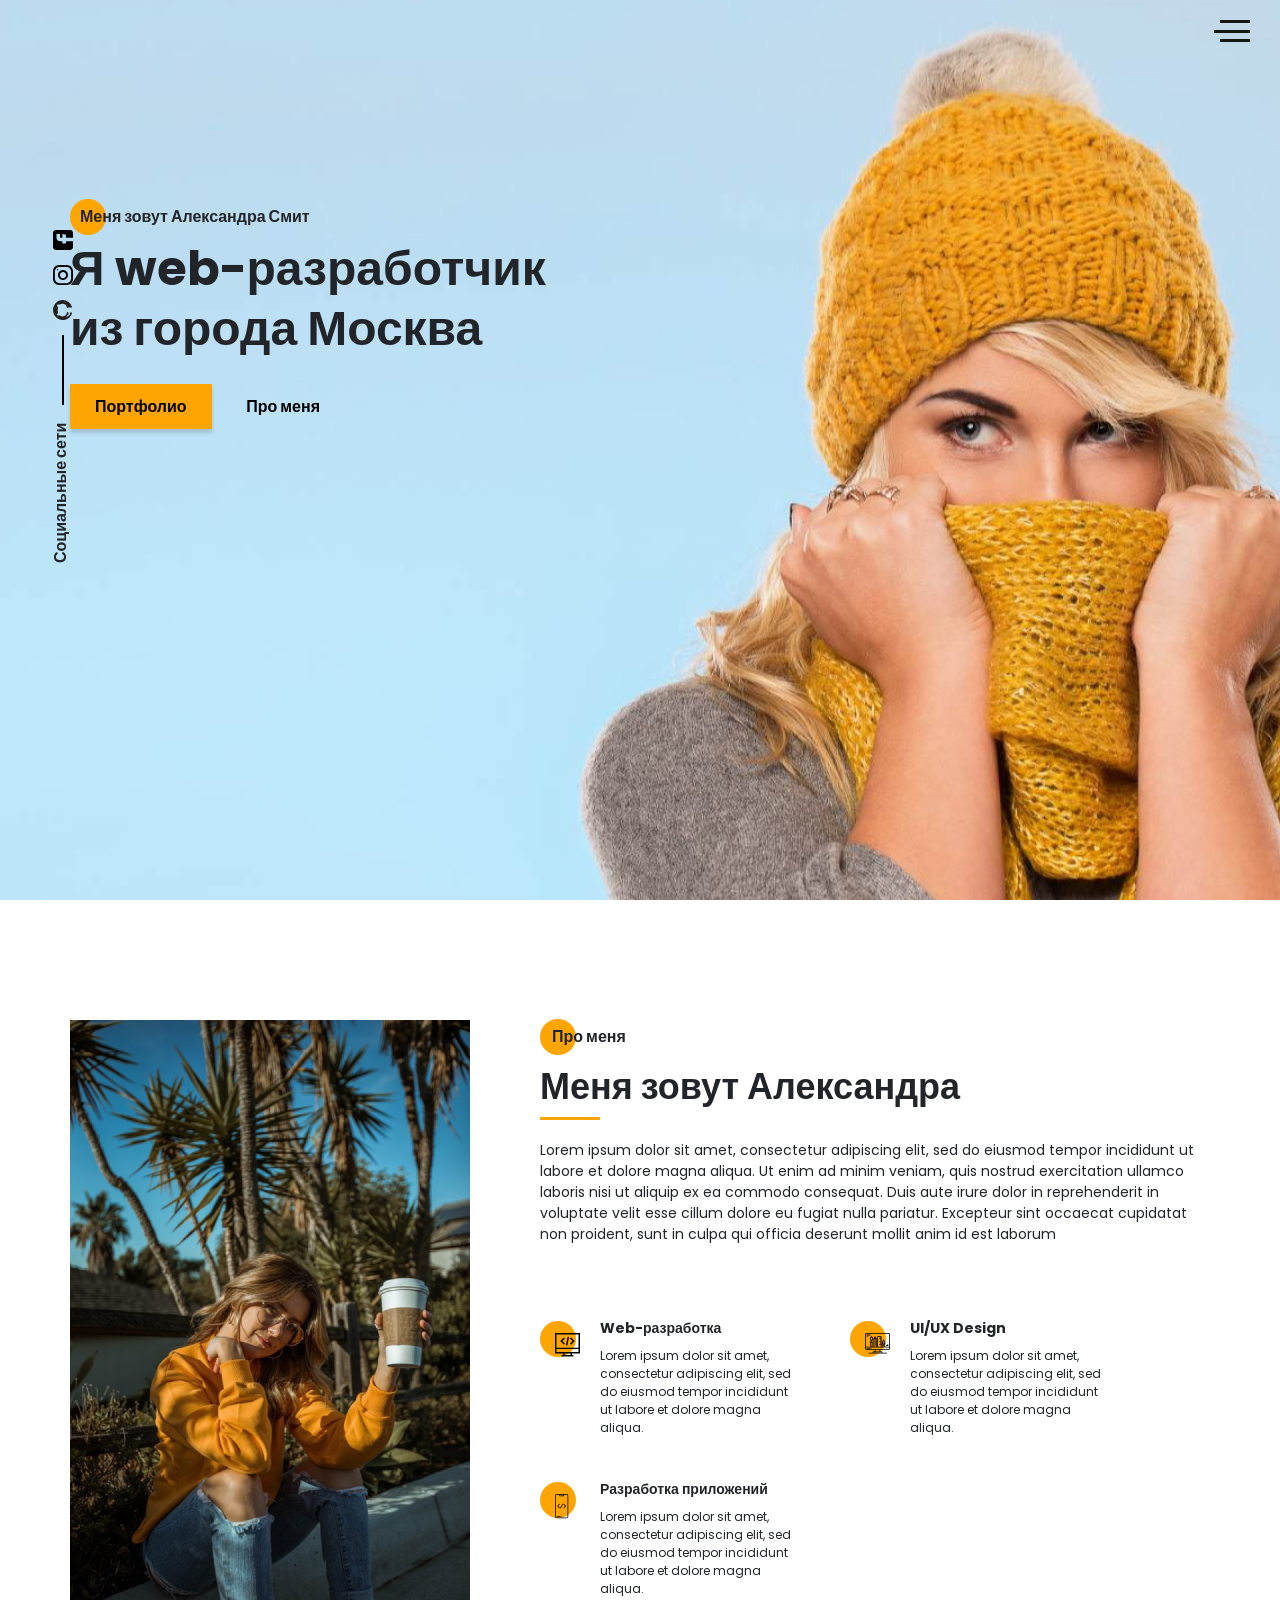
==== src/index.html @ ae188d70 "added section about" ====
<!DOCTYPE html>
<html lang="ru">

<head>
  <meta charset="UTF-8">
  <meta name="viewport" content="width=device-width, initial-scale=1.0">
  <meta http-equiv="X-UA-Compatible" content="ie=edge">
  <title>Portfolio</title>
  <meta name="title" content="Мое портфолио">
  <meta name="description" content="Здесь вы сможете ознакомиться с моими работами и узнать больше обо мне">

  <!-- Open Graph / Facebook -->
  <meta property="og:type" content="website">
  <meta property="og:url" content="https://metatags.io/">
  <meta property="og:title" content="Мое портфолио">
  <meta property="og:description" content="Здесь вы сможете ознакомиться с моими работами и узнать больше обо мне">
  <meta property="og:image"
    content="https://metatags.io/assets/meta-tags-16a33a6a8531e519cc0936fbba0ad904e52d35f34a46c97a2c9f6f7dd7d336f2.png">

  <!-- Twitter -->
  <meta property="twitter:card" content="summary_large_image">
  <meta property="twitter:url" content="https://metatags.io/">
  <meta property="twitter:title" content="Мое портфолио">
  <meta property="twitter:description" content="Здесь вы сможете ознакомиться с моими работами и узнать больше обо мне">
  <meta property="twitter:image"
    content="https://metatags.io/assets/meta-tags-16a33a6a8531e519cc0936fbba0ad904e52d35f34a46c97a2c9f6f7dd7d336f2.png">

  <!-- Favicon  -->
  <link rel="apple-touch-icon" sizes="57x57" href="icons/favicon//apple-icon-57x57.png">
  <link rel="apple-touch-icon" sizes="60x60" href="icons/favicon//apple-icon-60x60.png">
  <link rel="apple-touch-icon" sizes="72x72" href="icons/favicon//apple-icon-72x72.png">
  <link rel="apple-touch-icon" sizes="76x76" href="icons/favicon//apple-icon-76x76.png">
  <link rel="apple-touch-icon" sizes="114x114" href="icons/favicon//apple-icon-114x114.png">
  <link rel="apple-touch-icon" sizes="120x120" href="icons/favicon//apple-icon-120x120.png">
  <link rel="apple-touch-icon" sizes="144x144" href="icons/favicon//apple-icon-144x144.png">
  <link rel="apple-touch-icon" sizes="152x152" href="icons/favicon//apple-icon-152x152.png">
  <link rel="apple-touch-icon" sizes="180x180" href="icons/favicon//apple-icon-180x180.png">
  <link rel="icon" type="image/png" sizes="192x192" href="icons/favicon//android-icon-192x192.png">
  <link rel="icon" type="image/png" sizes="32x32" href="icons/favicon//favicon-32x32.png">
  <link rel="icon" type="image/png" sizes="96x96" href="icons/favicon//favicon-96x96.png">
  <link rel="icon" type="image/png" sizes="16x16" href="icons/favicon//favicon-16x16.png">
  <link rel="manifest" href="icons/favicon//manifest.json">
  <meta name="msapplication-TileColor" content="#ffffff">
  <meta name="msapplication-TileImage" content="icons/favicon//ms-icon-144x144.png">
  <meta name="theme-color" content="#ffffff">

  <link rel="stylesheet" href="css/style.min.css">
</head>

<body>
  <!-- sidepanel -->
  <aside class="sidepanel">
    <a href="#!" class="sidepanel__link">
      <img src="./icons/social/facebook.svg" alt="facebook">
    </a>
    <a href="#!" class="sidepanel__link">
      <img src="./icons/social/instagram.svg" alt="instagram">
      </a>
    <a href="#!" class="sidepanel__link">
      <img src="icons/social/github.svg" alt="github">
    </a>
    <div class="sidepanel__divider"></div>
    <div class="sidepanel__text"><span>Социальные сети</span></div>
  </aside>
  <!-- ./sidepanel -->
  <!-- menu -->
  <div class="menu">
    <div class="menu__block">
      <div class="menu__close">
        <svg width="29" height="30" viewbox="0 0 29 30" fill="none" xmlns="http://www.w3.org/2000/svg">
          <path d="M17.1568 14.5231L28.4489 3.23075C29.1837 2.49623 29.1837 1.30861 28.4489 0.574085C27.7144 -0.160437 26.5267 -0.160437 25.7922 0.574085L14.4998 11.8665L3.20781 0.574085C2.47295 -0.160437 1.28567 -0.160437 0.551149 0.574085C-0.183716 1.30861 -0.183716 2.49623 0.551149 3.23075L11.8432 14.5231L0.551149 25.8155C-0.183716 26.55 -0.183716 27.7376 0.551149 28.4721C0.917206 28.8385 1.39852 29.0226 1.87948 29.0226C2.36045 29.0226 2.84141 28.8385 3.20781 28.4721L14.4998 17.1798L25.7922 28.4721C26.1586 28.8385 26.6396 29.0226 27.1205 29.0226C27.6015 29.0226 28.0825 28.8385 28.4489 28.4721C29.1837 27.7376 29.1837 26.55 28.4489 25.8155L17.1568 14.5231Z" fill="black"/>
        </svg>          
      </div>
      <nav>
        <ul class="menu__list">
          <li class="menu__link"><a href="#!">ПРО МЕНЯ</a></li>
          <li class="menu__link"><a href="#!">МОЙ ОПЫТ</a></li>
          <li class="menu__link"><a href="#!">МОИ НАВЫКИ</a></li>
          <li class="menu__link"><a href="#!">МОИ РАБОТЫ</a></li>
          <li class="menu__link"><a href="#!">ПРАЙС-ЛИСТ</a></li>
          <li class="menu__link"><a href="#!">КОНТАКТЫ</a></li>
        </ul>
      </nav>
      <div class="menu__social">
        <a href="#">
          <svg width="20" height="19" viewbox="0 0 20 19" fill="none" xmlns="http://www.w3.org/2000/svg">
            <path d="M10 0C4.475 0 0 4.36167 0 9.74107C0 14.0457 2.865 17.6962 6.8375 18.9832C7.3375 19.0749 7.52083 18.7734 7.52083 18.5148C7.52083 18.2835 7.5125 17.6706 7.50833 16.8585C4.72667 17.4459 4.14 15.5517 4.14 15.5517C3.685 14.4274 3.0275 14.1267 3.0275 14.1267C2.12167 13.5228 3.0975 13.5352 3.0975 13.5352C4.10167 13.603 4.62917 14.5389 4.62917 14.5389C5.52083 16.0283 6.97 15.5979 7.54167 15.3493C7.63167 14.719 7.88917 14.2903 8.175 14.0466C5.95417 13.8029 3.62 12.9652 3.62 9.23304C3.62 8.16988 4.0075 7.30085 4.64917 6.61934C4.53667 6.37317 4.19917 5.3827 4.73667 4.04116C4.73667 4.04116 5.57417 3.78012 7.48667 5.03988C8.28667 4.82345 9.13667 4.71606 9.98667 4.7111C10.8367 4.71606 11.6867 4.82345 12.4867 5.03988C14.3867 3.78012 15.2242 4.04116 15.2242 4.04116C15.7617 5.3827 15.4242 6.37317 15.3242 6.61934C15.9617 7.30085 16.3492 8.16988 16.3492 9.23304C16.3492 12.9752 14.0117 13.7987 11.7867 14.0383C12.1367 14.3307 12.4617 14.928 12.4617 15.8408C12.4617 17.1444 12.4492 18.1918 12.4492 18.5082C12.4492 18.7635 12.6242 19.0683 13.1367 18.9708C17.1375 17.692 20 14.0391 20 9.74107C20 4.36167 15.5225 0 10 0Z" fill="#212121"/>
          </svg>          
        </a>
        <a href="#">
          <svg width="20" height="20" viewbox="0 0 20 20" fill="none" xmlns="http://www.w3.org/2000/svg">
            <path d="M13.7495 0L6.24951 0C2.79826 0 -0.000488281 2.79875 -0.000488281 6.25L-0.000488281 13.75C-0.000488281 17.2013 2.79826 20 6.24951 20L13.7495 20C17.2008 20 19.9995 17.2013 19.9995 13.75L19.9995 6.25C19.9995 2.79875 17.2008 0 13.7495 0ZM18.1245 13.75C18.1245 16.1625 16.162 18.125 13.7495 18.125L6.24951 18.125C3.83701 18.125 1.87451 16.1625 1.87451 13.75L1.87451 6.25C1.87451 3.8375 3.83701 1.875 6.24951 1.875L13.7495 1.875C16.162 1.875 18.1245 3.8375 18.1245 6.25L18.1245 13.75Z" fill="black"/>
            <path d="M9.99951 5C7.23826 5 4.99951 7.23875 4.99951 10C4.99951 12.7613 7.23826 15 9.99951 15C12.7608 15 14.9995 12.7613 14.9995 10C14.9995 7.23875 12.7608 5 9.99951 5ZM9.99951 13.125C8.27701 13.125 6.87451 11.7225 6.87451 10C6.87451 8.27625 8.27701 6.875 9.99951 6.875C11.722 6.875 13.1245 8.27625 13.1245 10C13.1245 11.7225 11.722 13.125 9.99951 13.125Z" fill="black"/>
            <path d="M15.3745 5.29123C15.7425 5.29123 16.0408 4.99295 16.0408 4.62499C16.0408 4.25703 15.7425 3.95874 15.3745 3.95874C15.0065 3.95874 14.7083 4.25703 14.7083 4.62499C14.7083 4.99295 15.0065 5.29123 15.3745 5.29123Z" fill="black"/>
          </svg>        
        </a>
        <a href="#">
          <svg width="20" height="20" viewbox="0 0 20 20" fill="none" xmlns="http://www.w3.org/2000/svg">
            <path d="M17.0698 0L2.9292 0C1.3139 0 -0.000488281 1.31439 -0.000488281 2.92969L-0.000488281 17.0703C-0.000488281 18.6856 1.3139 20 2.9292 20L8.82764 20L8.82764 12.9297L6.48389 12.9297L6.48389 9.41406L8.82764 9.41406L8.82764 7.03125C8.82764 5.09262 10.4046 3.51563 12.3433 3.51563L15.8979 3.51563L15.8979 7.03125L12.3433 7.03125L12.3433 9.41406L15.8979 9.41406L15.312 12.9297L12.3433 12.9297L12.3433 20L17.0698 20C18.6851 20 19.9995 18.6856 19.9995 17.0703L19.9995 2.92969C19.9995 1.31439 18.6851 0 17.0698 0Z" fill="black"/>
          </svg>            
        </a>
      </div>
    </div> 
    <div class="menu__overlay"></div> 
  </div>
  <!-- ./menu -->
  <!-- promo -->
  <section class="promo">
    <!-- hamburger -->
    <div class="hamburger">
      <span></span>
      <span class="long"></span>
      <span></span>  
    </div>
    <!-- ./hamburger -->
    <div class="container">
      <div class="title title--fz16 promo__subtitle">Меня зовут Александра Смит</div>
      <h1 class="title title--fz48 promo__title">Я web-разработчик
        из города Москва</h1>
      <div class="promo__btns">
        <a href="#!" class="promo__link btn">Портфолио</a>
        <a href="#!" class="promo__link">Про меня</a>
      </div>
    </div>
  </section>
  <!-- ./promo -->
  <!-- about -->
  <section class="about">
    <div class="container">
      <div class="about__wrapper">
        <img src="./img/main_photo.jpg" alt="photo" class="about__photo">
        <div class="about__description">
          <h2 class="title title--fz16 about__title">Про меня</h2>
          <div class="title title--fz36 about__subtitle">Меня зовут Александра</div>
          <div class="divider"></div>
          <p class="about__text">Lorem ipsum dolor sit amet, consectetur adipiscing elit, sed do eiusmod tempor incididunt ut labore et dolore magna aliqua. Ut enim ad minim veniam, quis nostrud exercitation ullamco laboris nisi ut aliquip ex ea commodo consequat. Duis aute irure dolor in reprehenderit in voluptate velit esse cillum dolore eu fugiat nulla pariatur. Excepteur sint occaecat cupidatat non proident, sunt in culpa qui officia deserunt mollit anim id est laborum</p>
        </div>
        <div class="about__skills">
          <div class="about__skills-item">
            <div class="about__skills-circle">
              <img src="./icons/about_me/web_development.svg" alt="Web-разработка">
            </div>
            <div>
              <h3 class="title title--fz14">Web-разработка</h3>
              <p class="about__skills-text">Lorem ipsum dolor sit amet, consectetur adipiscing elit, sed do eiusmod tempor incididunt ut labore et dolore magna aliqua.</p>
            </div>
          </div>
          <div class="about__skills-item">
            <div class="about__skills-circle">
              <img src="./icons/about_me/design.svg" alt="UI/UX Design">
            </div>
            <div>
              <h3 class="title title--fz14">UI/UX Design</h3>
              <p class="about__skills-text">Lorem ipsum dolor sit amet, consectetur adipiscing elit, sed do eiusmod tempor incididunt ut labore et dolore magna aliqua.</p>
            </div>
          </div>
          <div class="about__skills-item">
            <div class="about__skills-circle">
              <img src="./icons/about_me/mobile_dev.svg" alt="Разработка приложений">
            </div>
            <div>
              <h3 class="title title--fz14">Разработка приложений</h3>
              <p class="about__skills-text">Lorem ipsum dolor sit amet, consectetur adipiscing elit, sed do eiusmod tempor incididunt ut labore et dolore magna aliqua.</p>
            </div>
          </div>
        </div>
      </div>
    </div>   
  </section>
  <!-- ./about -->
  <script src="js/script.js"></script>
</body>

</html>
---- src/css/style.min.css ----
/*!
 * Bootstrap Reboot v4.3.1 (https://getbootstrap.com/)
 * Copyright 2011-2019 The Bootstrap Authors
 * Copyright 2011-2019 Twitter, Inc.
 * Licensed under MIT (https://github.com/twbs/bootstrap/blob/master/LICENSE)
 * Forked from Normalize.css, licensed MIT (https://github.com/necolas/normalize.css/blob/master/LICENSE.md)
 */@import url(https://fonts.googleapis.com/css2?family=Poppins:wght@500;700&display=swap);*,::after,::before{box-sizing:border-box}html{font-family:sans-serif;line-height:1.15;-webkit-text-size-adjust:100%;-webkit-tap-highlight-color:rgba(0,0,0,0)}article,aside,figcaption,figure,footer,header,hgroup,main,nav,section{display:block}body{margin:0;font-family:-apple-system,BlinkMacSystemFont,"Segoe UI",Roboto,"Helvetica Neue",Arial,"Noto Sans",sans-serif,"Apple Color Emoji","Segoe UI Emoji","Segoe UI Symbol","Noto Color Emoji";font-size:1rem;font-weight:400;line-height:1.5;color:#212529;text-align:left;background-color:#fff}[tabindex="-1"]:focus{outline:0!important}hr{box-sizing:content-box;height:0;overflow:visible}h1,h2,h3,h4,h5,h6{margin-top:0;margin-bottom:.5rem}p{margin-top:0;margin-bottom:1rem}abbr[data-original-title],abbr[title]{text-decoration:underline;-webkit-text-decoration:underline dotted;text-decoration:underline dotted;cursor:help;border-bottom:0;-webkit-text-decoration-skip-ink:none;text-decoration-skip-ink:none}address{margin-bottom:1rem;font-style:normal;line-height:inherit}dl,ol,ul{margin-top:0;margin-bottom:1rem}ol ol,ol ul,ul ol,ul ul{margin-bottom:0}dt{font-weight:700}dd{margin-bottom:.5rem;margin-left:0}blockquote{margin:0 0 1rem}b,strong{font-weight:bolder}small{font-size:80%}sub,sup{position:relative;font-size:75%;line-height:0;vertical-align:baseline}sub{bottom:-.25em}sup{top:-.5em}a{color:#007bff;text-decoration:none;background-color:rgba(0,0,0,0)}a:hover{color:#0056b3;text-decoration:underline}a:not([href]):not([tabindex]){color:inherit;text-decoration:none}a:not([href]):not([tabindex]):focus,a:not([href]):not([tabindex]):hover{color:inherit;text-decoration:none}a:not([href]):not([tabindex]):focus{outline:0}code,kbd,pre,samp{font-family:SFMono-Regular,Menlo,Monaco,Consolas,"Liberation Mono","Courier New",monospace;font-size:1em}pre{margin-top:0;margin-bottom:1rem;overflow:auto}figure{margin:0 0 1rem}img{vertical-align:middle;border-style:none}svg{overflow:hidden;vertical-align:middle}table{border-collapse:collapse}caption{padding-top:.75rem;padding-bottom:.75rem;color:#6c757d;text-align:left;caption-side:bottom}th{text-align:inherit}label{display:inline-block;margin-bottom:.5rem}button{border-radius:0}button:focus{outline:1px dotted;outline:5px auto -webkit-focus-ring-color}button,input,optgroup,select,textarea{margin:0;font-family:inherit;font-size:inherit;line-height:inherit}button,input{overflow:visible}button,select{text-transform:none}select{word-wrap:normal}[type=button],[type=reset],[type=submit],button{-webkit-appearance:button}[type=button]:not(:disabled),[type=reset]:not(:disabled),[type=submit]:not(:disabled),button:not(:disabled){cursor:pointer}[type=button]::-moz-focus-inner,[type=reset]::-moz-focus-inner,[type=submit]::-moz-focus-inner,button::-moz-focus-inner{padding:0;border-style:none}input[type=checkbox],input[type=radio]{box-sizing:border-box;padding:0}input[type=date],input[type=datetime-local],input[type=month],input[type=time]{-webkit-appearance:listbox}textarea{overflow:auto;resize:vertical}fieldset{min-width:0;padding:0;margin:0;border:0}legend{display:block;width:100%;max-width:100%;padding:0;margin-bottom:.5rem;font-size:1.5rem;line-height:inherit;color:inherit;white-space:normal}progress{vertical-align:baseline}[type=number]::-webkit-inner-spin-button,[type=number]::-webkit-outer-spin-button{height:auto}[type=search]{outline-offset:-2px;-webkit-appearance:none}[type=search]::-webkit-search-decoration{-webkit-appearance:none}::-webkit-file-upload-button{font:inherit;-webkit-appearance:button}output{display:inline-block}summary{display:list-item;cursor:pointer}template{display:none}[hidden]{display:none!important}*,::after,::before{padding:0;margin:0;border:0;box-sizing:border-box}body,html{height:100%;line-height:1}a,a:visited{color:inherit;text-decoration:none}a:hover{color:inherit;text-decoration:none}a:active,a:focus{outline:0}aside,footer,header,main,nav,section{display:block}h1,h2,h3,h4,h5,h6,p{font-size:inherit;font-weight:inherit;line-height:inherit}p+p{margin-top:1em}ul{list-style:none}img,svg{vertical-align:top;max-width:100%;height:auto}button,input,select,textarea{font-family:inherit;font-size:inherit}input::-ms-clear{display:none}button,input[type=submit]{display:inline-block;box-shadow:none;background-color:rgba(0,0,0,0);background:0 0;cursor:pointer}button:active,button:focus,input:active,input:focus{outline:0}button::-moz-focus-inner{padding:0;border:0}label{cursor:pointer}legend{display:block}*{font-family:Poppins,sans-serif;margin:0;padding:0}.container{max-width:1170px;margin:0 auto;padding:0 15px}.divider{width:60px;height:3px;background-color:#ffa501;margin-top:25px}.promo{min-height:100vh;position:relative;background:url(../img/main_bg.jpg) center/cover no-repeat;padding-top:205px}.promo__subtitle{position:relative;padding-left:10px;z-index:2}.promo__subtitle::before{content:"";position:absolute;width:36px;height:36px;background:#ffa501;border-radius:50%;top:50%;transform:translateY(-50%);left:0;z-index:-1}.promo__title{max-width:535px;margin-top:10px}.promo__btns{margin-top:25px;display:flex;align-items:center;max-width:250px;justify-content:space-between}.promo__link{color:#000;font-weight:700}.title{font-weight:700;font-size:36px;line-height:60px}.title--fz14{font-size:14px;line-height:21px}.title--fz16{font-size:16px;line-height:24px}.title--fz36{font-size:36px}.title--fz48{font-size:48px}.btn{height:45px;background-color:#ffa501;box-shadow:0 4px 4px rgba(0,0,0,.15);padding:12px 25px;display:flex;align-items:center;justify-content:center}.sidepanel{position:fixed;top:230px;left:50px;display:flex;flex-direction:column;justify-content:space-between;align-items:center;height:340px;z-index:3}.sidepanel__divider{width:2px;height:70px;background-color:#000}.sidepanel__text{height:150px;width:25px}.sidepanel__text span{display:block;transform:rotate(-90deg) translate(-40%,-400%);width:150px;font-weight:700}.hamburger{position:absolute;top:20px;right:30px;height:22px;display:flex;flex-direction:column;justify-content:space-between;align-items:flex-end;cursor:pointer}.hamburger.active{display:none}.hamburger span{display:block;width:30px;height:3px;background-color:#151812}.hamburger span.long{width:36px}.menu{position:fixed;top:0;left:-100%;width:100%;height:100vh;z-index:10;visibility:hidden;opacity:0;transition:all .6s}.menu.active{left:0;visibility:visible;opacity:1}.menu__block{width:345px;background-color:#ffa501;height:100%;padding-top:140px;padding-left:40px;position:relative;z-index:10;transition:all .6s}.menu__close{position:absolute;top:25px;right:25px;cursor:pointer}.menu__list{padding-left:35px}.menu__link{font-weight:700;font-size:24px;line-height:36px;color:#fff;margin-bottom:15px;position:relative}.menu__link::before{content:"";position:absolute;left:-35px;top:50%;transform:translateY(-50%);width:15px;height:15px;border:1px solid #000;border-radius:50%;transition:all .6s}.menu__link:hover::before{background-color:#fff}.menu__social{position:absolute;bottom:50px;width:90px;display:flex;align-items:center;justify-content:space-between;left:50%;transform:translateX(-50%)}.menu__overlay{position:fixed;top:0;left:0;width:100%;height:100%;background-color:#fff;opacity:.75}.about{padding-top:120px}.about__wrapper{display:grid;grid-template-columns:400px 1fr;grid-template-rows:minmax(245px,auto) minmax(255px,auto);grid-auto-rows:minmax(245px,auto);-moz-column-gap:70px;column-gap:70px;row-gap:40px}.about__photo{grid-row:1/3}.about__description{padding-top:5px}.about__description .divider{margin-top:0}.about__title{position:relative;padding-left:12px}.about__title::before{content:"";position:absolute;width:36px;height:36px;background:#ffa501;border-radius:50%;top:50%;transform:translateY(-50%);left:0;z-index:-1}.about__text{font-size:14px;line-height:21px;margin-top:20px}.about__skills{display:grid;grid-template:repeat(2,minmax(115px,auto))/repeat(2,260px);grid-auto-rows:1fr;row-gap:20px;-moz-column-gap:50px;column-gap:50px}.about__skills-item{display:grid;grid-template-columns:40px auto;-moz-column-gap:20px;column-gap:20px}.about__skills-circle{position:relative;padding:15px 0 0 15px}.about__skills-circle::before{content:"";position:absolute;width:36px;height:36px;background:#ffa501;border-radius:50%;top:50%;transform:translateY(-50%);left:0;z-index:-1}.about__skills-circle::before{top:15%}.about__skills-text{font-size:12px;line-height:18px;margin-top:6px}
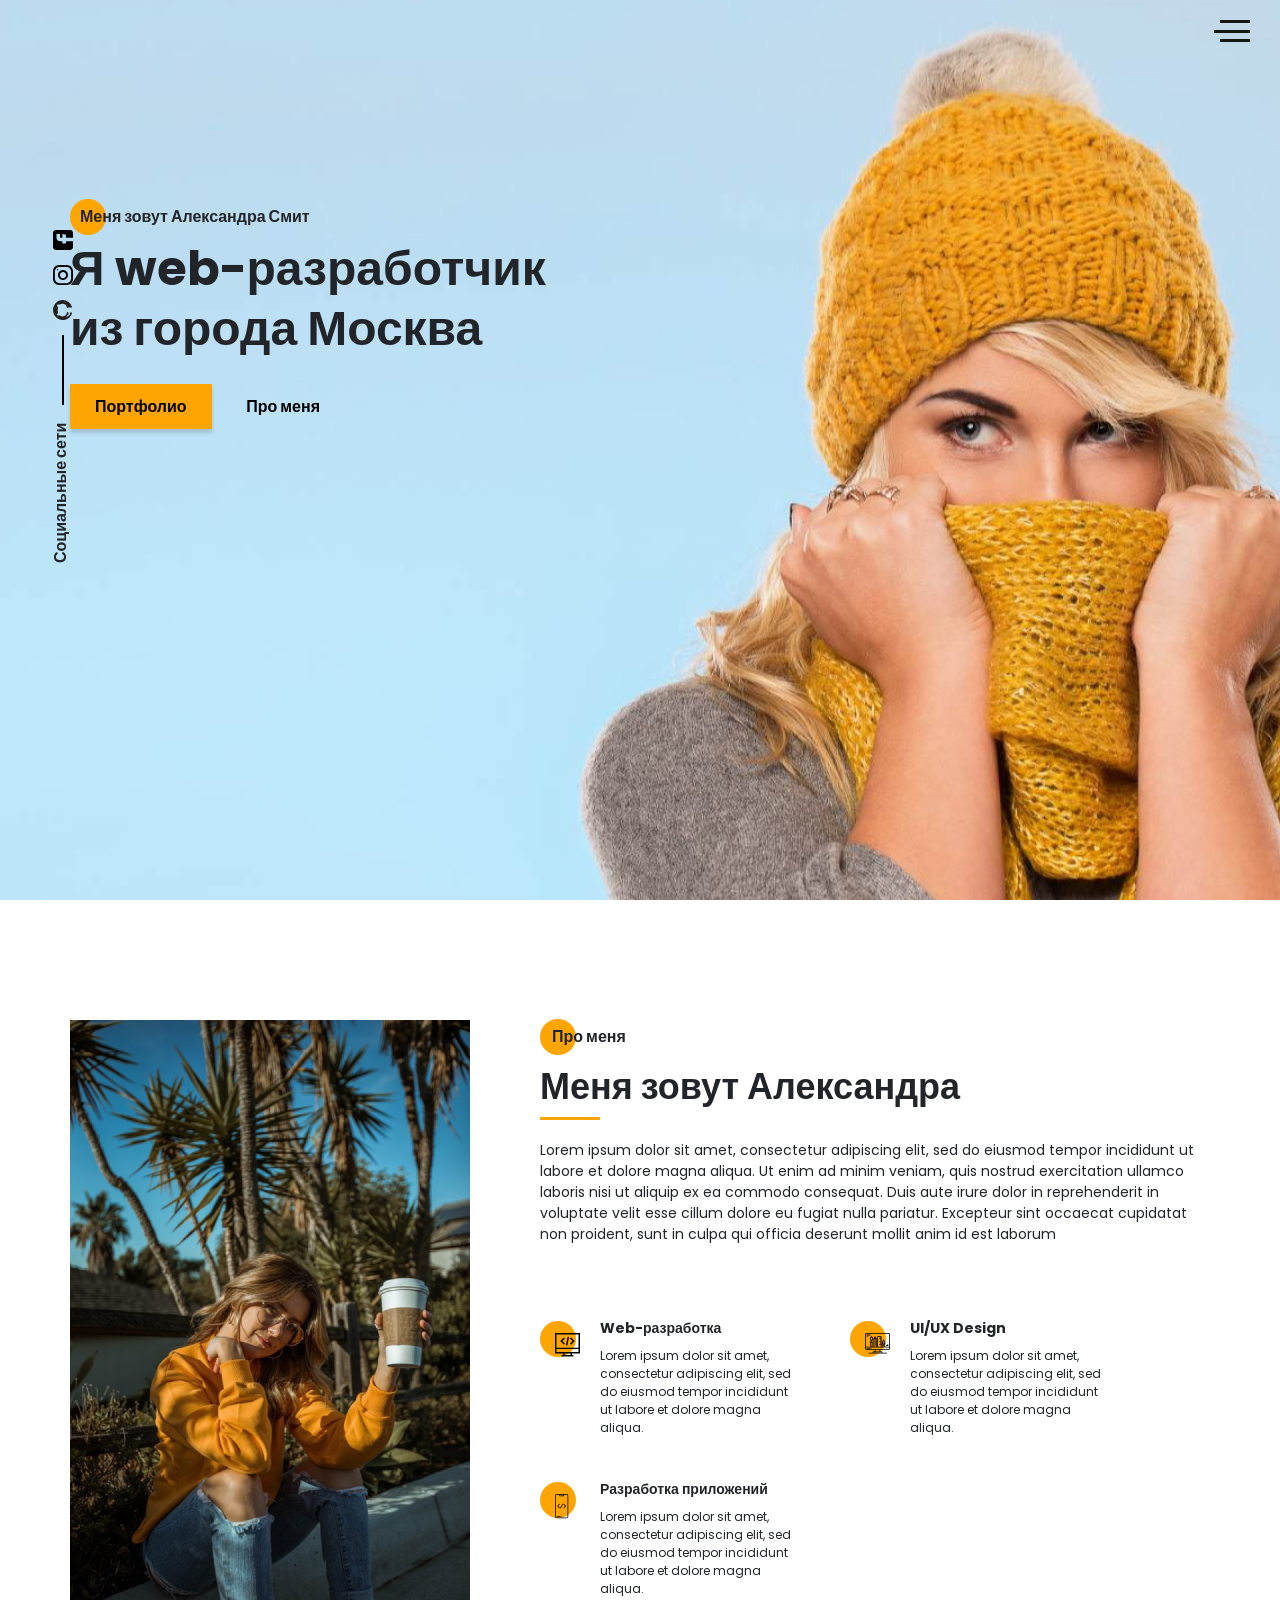
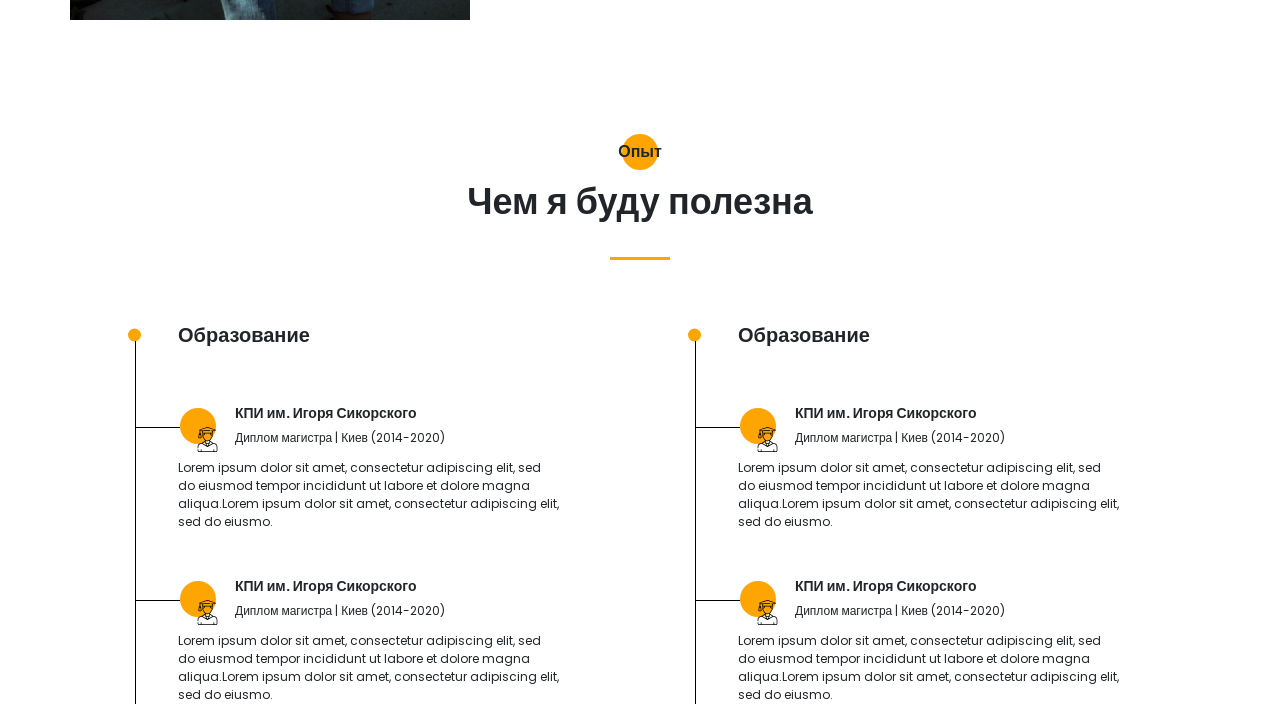
==== commit ed3de373: "added section resume" ====
--- a/src/index.html
+++ b/src/index.html
@@ -168,6 +168,75 @@
     </div>   
   </section>
   <!-- ./about -->
+  <!-- resume -->
+  <section class="resume">
+    <div class="container">
+      <h2 class="title title--fz16 resume__title">Опыт</h2>
+      <div class="title title--fz36 resume__subtitle">Чем я буду полезна</div>
+      <div class="divider"></div>
+    <div class="resume__wrapper">
+      <div class="resume__column">
+        <h3 class="title title--fz20 resume__column-title">Образование</h3>
+        <ul>
+          <li>
+            <div class="resume__item">
+              <div class="resume__item-head">
+                <div class="resume__item-icon">
+                  <img src="./icons/experience/university.svg" alt="university">
+                </div>
+                <h4 class="title title--fz14">КПИ им. Игоря Сикорского</h4>
+                <div class="resume__item-location">Диплом магистра | Киев (2014-2020)</div>
+              </div> 
+              <div class="resume__item-body">Lorem ipsum dolor sit amet, consectetur adipiscing elit, sed do eiusmod tempor incididunt ut labore et dolore magna aliqua.Lorem ipsum dolor sit amet, consectetur adipiscing elit, sed do eiusmo. </div>
+            </div>
+          </li>
+          <li>
+            <div class="resume__item">
+              <div class="resume__item-head">
+                <div class="resume__item-icon">
+                  <img src="./icons/experience/university.svg" alt="university">
+                </div>
+                <h4 class="title title--fz14">КПИ им. Игоря Сикорского</h4>
+                <div class="resume__item-location">Диплом магистра | Киев (2014-2020)</div>
+              </div> 
+              <div class="resume__item-body">Lorem ipsum dolor sit amet, consectetur adipiscing elit, sed do eiusmod tempor incididunt ut labore et dolore magna aliqua.Lorem ipsum dolor sit amet, consectetur adipiscing elit, sed do eiusmo. </div>
+            </div>
+          </li>
+        </ul>
+      </div>
+      <div class="resume__column">
+        <h3 class="title title--fz20 resume__column-title">Образование</h3>
+        <ul>
+          <li>
+            <div class="resume__item">
+              <div class="resume__item-head">
+                <div class="resume__item-icon">
+                  <img src="./icons/experience/university.svg" alt="university">
+                </div>
+                <h4 class="title title--fz14">КПИ им. Игоря Сикорского</h4>
+                <div class="resume__item-location">Диплом магистра | Киев (2014-2020)</div>
+              </div> 
+              <div class="resume__item-body">Lorem ipsum dolor sit amet, consectetur adipiscing elit, sed do eiusmod tempor incididunt ut labore et dolore magna aliqua.Lorem ipsum dolor sit amet, consectetur adipiscing elit, sed do eiusmo. </div>
+            </div>
+          </li>
+          <li>
+            <div class="resume__item">
+              <div class="resume__item-head">
+                <div class="resume__item-icon">
+                  <img src="./icons/experience/university.svg" alt="university">
+                </div>
+                <h4 class="title title--fz14">КПИ им. Игоря Сикорского</h4>
+                <div class="resume__item-location">Диплом магистра | Киев (2014-2020)</div>
+              </div> 
+              <div class="resume__item-body">Lorem ipsum dolor sit amet, consectetur adipiscing elit, sed do eiusmod tempor incididunt ut labore et dolore magna aliqua.Lorem ipsum dolor sit amet, consectetur adipiscing elit, sed do eiusmo. </div>
+            </div>
+          </li>
+        </ul>
+      </div>
+    </div>
+    </div>
+  </section>
+  <!-- ./resume -->
   <script src="js/script.js"></script>
 </body>
 
--- a/src/css/style.min.css
+++ b/src/css/style.min.css
@@ -4,4 +4,4 @@
  * Copyright 2011-2019 Twitter, Inc.
  * Licensed under MIT (https://github.com/twbs/bootstrap/blob/master/LICENSE)
  * Forked from Normalize.css, licensed MIT (https://github.com/necolas/normalize.css/blob/master/LICENSE.md)
- */@import url(https://fonts.googleapis.com/css2?family=Poppins:wght@500;700&display=swap);*,::after,::before{box-sizing:border-box}html{font-family:sans-serif;line-height:1.15;-webkit-text-size-adjust:100%;-webkit-tap-highlight-color:rgba(0,0,0,0)}article,aside,figcaption,figure,footer,header,hgroup,main,nav,section{display:block}body{margin:0;font-family:-apple-system,BlinkMacSystemFont,"Segoe UI",Roboto,"Helvetica Neue",Arial,"Noto Sans",sans-serif,"Apple Color Emoji","Segoe UI Emoji","Segoe UI Symbol","Noto Color Emoji";font-size:1rem;font-weight:400;line-height:1.5;color:#212529;text-align:left;background-color:#fff}[tabindex="-1"]:focus{outline:0!important}hr{box-sizing:content-box;height:0;overflow:visible}h1,h2,h3,h4,h5,h6{margin-top:0;margin-bottom:.5rem}p{margin-top:0;margin-bottom:1rem}abbr[data-original-title],abbr[title]{text-decoration:underline;-webkit-text-decoration:underline dotted;text-decoration:underline dotted;cursor:help;border-bottom:0;-webkit-text-decoration-skip-ink:none;text-decoration-skip-ink:none}address{margin-bottom:1rem;font-style:normal;line-height:inherit}dl,ol,ul{margin-top:0;margin-bottom:1rem}ol ol,ol ul,ul ol,ul ul{margin-bottom:0}dt{font-weight:700}dd{margin-bottom:.5rem;margin-left:0}blockquote{margin:0 0 1rem}b,strong{font-weight:bolder}small{font-size:80%}sub,sup{position:relative;font-size:75%;line-height:0;vertical-align:baseline}sub{bottom:-.25em}sup{top:-.5em}a{color:#007bff;text-decoration:none;background-color:rgba(0,0,0,0)}a:hover{color:#0056b3;text-decoration:underline}a:not([href]):not([tabindex]){color:inherit;text-decoration:none}a:not([href]):not([tabindex]):focus,a:not([href]):not([tabindex]):hover{color:inherit;text-decoration:none}a:not([href]):not([tabindex]):focus{outline:0}code,kbd,pre,samp{font-family:SFMono-Regular,Menlo,Monaco,Consolas,"Liberation Mono","Courier New",monospace;font-size:1em}pre{margin-top:0;margin-bottom:1rem;overflow:auto}figure{margin:0 0 1rem}img{vertical-align:middle;border-style:none}svg{overflow:hidden;vertical-align:middle}table{border-collapse:collapse}caption{padding-top:.75rem;padding-bottom:.75rem;color:#6c757d;text-align:left;caption-side:bottom}th{text-align:inherit}label{display:inline-block;margin-bottom:.5rem}button{border-radius:0}button:focus{outline:1px dotted;outline:5px auto -webkit-focus-ring-color}button,input,optgroup,select,textarea{margin:0;font-family:inherit;font-size:inherit;line-height:inherit}button,input{overflow:visible}button,select{text-transform:none}select{word-wrap:normal}[type=button],[type=reset],[type=submit],button{-webkit-appearance:button}[type=button]:not(:disabled),[type=reset]:not(:disabled),[type=submit]:not(:disabled),button:not(:disabled){cursor:pointer}[type=button]::-moz-focus-inner,[type=reset]::-moz-focus-inner,[type=submit]::-moz-focus-inner,button::-moz-focus-inner{padding:0;border-style:none}input[type=checkbox],input[type=radio]{box-sizing:border-box;padding:0}input[type=date],input[type=datetime-local],input[type=month],input[type=time]{-webkit-appearance:listbox}textarea{overflow:auto;resize:vertical}fieldset{min-width:0;padding:0;margin:0;border:0}legend{display:block;width:100%;max-width:100%;padding:0;margin-bottom:.5rem;font-size:1.5rem;line-height:inherit;color:inherit;white-space:normal}progress{vertical-align:baseline}[type=number]::-webkit-inner-spin-button,[type=number]::-webkit-outer-spin-button{height:auto}[type=search]{outline-offset:-2px;-webkit-appearance:none}[type=search]::-webkit-search-decoration{-webkit-appearance:none}::-webkit-file-upload-button{font:inherit;-webkit-appearance:button}output{display:inline-block}summary{display:list-item;cursor:pointer}template{display:none}[hidden]{display:none!important}*,::after,::before{padding:0;margin:0;border:0;box-sizing:border-box}body,html{height:100%;line-height:1}a,a:visited{color:inherit;text-decoration:none}a:hover{color:inherit;text-decoration:none}a:active,a:focus{outline:0}aside,footer,header,main,nav,section{display:block}h1,h2,h3,h4,h5,h6,p{font-size:inherit;font-weight:inherit;line-height:inherit}p+p{margin-top:1em}ul{list-style:none}img,svg{vertical-align:top;max-width:100%;height:auto}button,input,select,textarea{font-family:inherit;font-size:inherit}input::-ms-clear{display:none}button,input[type=submit]{display:inline-block;box-shadow:none;background-color:rgba(0,0,0,0);background:0 0;cursor:pointer}button:active,button:focus,input:active,input:focus{outline:0}button::-moz-focus-inner{padding:0;border:0}label{cursor:pointer}legend{display:block}*{font-family:Poppins,sans-serif;margin:0;padding:0}.container{max-width:1170px;margin:0 auto;padding:0 15px}.divider{width:60px;height:3px;background-color:#ffa501;margin-top:25px}.promo{min-height:100vh;position:relative;background:url(../img/main_bg.jpg) center/cover no-repeat;padding-top:205px}.promo__subtitle{position:relative;padding-left:10px;z-index:2}.promo__subtitle::before{content:"";position:absolute;width:36px;height:36px;background:#ffa501;border-radius:50%;top:50%;transform:translateY(-50%);left:0;z-index:-1}.promo__title{max-width:535px;margin-top:10px}.promo__btns{margin-top:25px;display:flex;align-items:center;max-width:250px;justify-content:space-between}.promo__link{color:#000;font-weight:700}.title{font-weight:700;font-size:36px;line-height:60px}.title--fz14{font-size:14px;line-height:21px}.title--fz16{font-size:16px;line-height:24px}.title--fz36{font-size:36px}.title--fz48{font-size:48px}.btn{height:45px;background-color:#ffa501;box-shadow:0 4px 4px rgba(0,0,0,.15);padding:12px 25px;display:flex;align-items:center;justify-content:center}.sidepanel{position:fixed;top:230px;left:50px;display:flex;flex-direction:column;justify-content:space-between;align-items:center;height:340px;z-index:3}.sidepanel__divider{width:2px;height:70px;background-color:#000}.sidepanel__text{height:150px;width:25px}.sidepanel__text span{display:block;transform:rotate(-90deg) translate(-40%,-400%);width:150px;font-weight:700}.hamburger{position:absolute;top:20px;right:30px;height:22px;display:flex;flex-direction:column;justify-content:space-between;align-items:flex-end;cursor:pointer}.hamburger.active{display:none}.hamburger span{display:block;width:30px;height:3px;background-color:#151812}.hamburger span.long{width:36px}.menu{position:fixed;top:0;left:-100%;width:100%;height:100vh;z-index:10;visibility:hidden;opacity:0;transition:all .6s}.menu.active{left:0;visibility:visible;opacity:1}.menu__block{width:345px;background-color:#ffa501;height:100%;padding-top:140px;padding-left:40px;position:relative;z-index:10;transition:all .6s}.menu__close{position:absolute;top:25px;right:25px;cursor:pointer}.menu__list{padding-left:35px}.menu__link{font-weight:700;font-size:24px;line-height:36px;color:#fff;margin-bottom:15px;position:relative}.menu__link::before{content:"";position:absolute;left:-35px;top:50%;transform:translateY(-50%);width:15px;height:15px;border:1px solid #000;border-radius:50%;transition:all .6s}.menu__link:hover::before{background-color:#fff}.menu__social{position:absolute;bottom:50px;width:90px;display:flex;align-items:center;justify-content:space-between;left:50%;transform:translateX(-50%)}.menu__overlay{position:fixed;top:0;left:0;width:100%;height:100%;background-color:#fff;opacity:.75}.about{padding-top:120px}.about__wrapper{display:grid;grid-template-columns:400px 1fr;grid-template-rows:minmax(245px,auto) minmax(255px,auto);grid-auto-rows:minmax(245px,auto);-moz-column-gap:70px;column-gap:70px;row-gap:40px}.about__photo{grid-row:1/3}.about__description{padding-top:5px}.about__description .divider{margin-top:0}.about__title{position:relative;padding-left:12px}.about__title::before{content:"";position:absolute;width:36px;height:36px;background:#ffa501;border-radius:50%;top:50%;transform:translateY(-50%);left:0;z-index:-1}.about__text{font-size:14px;line-height:21px;margin-top:20px}.about__skills{display:grid;grid-template:repeat(2,minmax(115px,auto))/repeat(2,260px);grid-auto-rows:1fr;row-gap:20px;-moz-column-gap:50px;column-gap:50px}.about__skills-item{display:grid;grid-template-columns:40px auto;-moz-column-gap:20px;column-gap:20px}.about__skills-circle{position:relative;padding:15px 0 0 15px}.about__skills-circle::before{content:"";position:absolute;width:36px;height:36px;background:#ffa501;border-radius:50%;top:50%;transform:translateY(-50%);left:0;z-index:-1}.about__skills-circle::before{top:15%}.about__skills-text{font-size:12px;line-height:18px;margin-top:6px}+ */@import url(https://fonts.googleapis.com/css2?family=Poppins:wght@500;700&display=swap);*,::after,::before{box-sizing:border-box}html{font-family:sans-serif;line-height:1.15;-webkit-text-size-adjust:100%;-webkit-tap-highlight-color:rgba(0,0,0,0)}article,aside,figcaption,figure,footer,header,hgroup,main,nav,section{display:block}body{margin:0;font-family:-apple-system,BlinkMacSystemFont,"Segoe UI",Roboto,"Helvetica Neue",Arial,"Noto Sans",sans-serif,"Apple Color Emoji","Segoe UI Emoji","Segoe UI Symbol","Noto Color Emoji";font-size:1rem;font-weight:400;line-height:1.5;color:#212529;text-align:left;background-color:#fff}[tabindex="-1"]:focus{outline:0!important}hr{box-sizing:content-box;height:0;overflow:visible}h1,h2,h3,h4,h5,h6{margin-top:0;margin-bottom:.5rem}p{margin-top:0;margin-bottom:1rem}abbr[data-original-title],abbr[title]{text-decoration:underline;-webkit-text-decoration:underline dotted;text-decoration:underline dotted;cursor:help;border-bottom:0;-webkit-text-decoration-skip-ink:none;text-decoration-skip-ink:none}address{margin-bottom:1rem;font-style:normal;line-height:inherit}dl,ol,ul{margin-top:0;margin-bottom:1rem}ol ol,ol ul,ul ol,ul ul{margin-bottom:0}dt{font-weight:700}dd{margin-bottom:.5rem;margin-left:0}blockquote{margin:0 0 1rem}b,strong{font-weight:bolder}small{font-size:80%}sub,sup{position:relative;font-size:75%;line-height:0;vertical-align:baseline}sub{bottom:-.25em}sup{top:-.5em}a{color:#007bff;text-decoration:none;background-color:rgba(0,0,0,0)}a:hover{color:#0056b3;text-decoration:underline}a:not([href]):not([tabindex]){color:inherit;text-decoration:none}a:not([href]):not([tabindex]):focus,a:not([href]):not([tabindex]):hover{color:inherit;text-decoration:none}a:not([href]):not([tabindex]):focus{outline:0}code,kbd,pre,samp{font-family:SFMono-Regular,Menlo,Monaco,Consolas,"Liberation Mono","Courier New",monospace;font-size:1em}pre{margin-top:0;margin-bottom:1rem;overflow:auto}figure{margin:0 0 1rem}img{vertical-align:middle;border-style:none}svg{overflow:hidden;vertical-align:middle}table{border-collapse:collapse}caption{padding-top:.75rem;padding-bottom:.75rem;color:#6c757d;text-align:left;caption-side:bottom}th{text-align:inherit}label{display:inline-block;margin-bottom:.5rem}button{border-radius:0}button:focus{outline:1px dotted;outline:5px auto -webkit-focus-ring-color}button,input,optgroup,select,textarea{margin:0;font-family:inherit;font-size:inherit;line-height:inherit}button,input{overflow:visible}button,select{text-transform:none}select{word-wrap:normal}[type=button],[type=reset],[type=submit],button{-webkit-appearance:button}[type=button]:not(:disabled),[type=reset]:not(:disabled),[type=submit]:not(:disabled),button:not(:disabled){cursor:pointer}[type=button]::-moz-focus-inner,[type=reset]::-moz-focus-inner,[type=submit]::-moz-focus-inner,button::-moz-focus-inner{padding:0;border-style:none}input[type=checkbox],input[type=radio]{box-sizing:border-box;padding:0}input[type=date],input[type=datetime-local],input[type=month],input[type=time]{-webkit-appearance:listbox}textarea{overflow:auto;resize:vertical}fieldset{min-width:0;padding:0;margin:0;border:0}legend{display:block;width:100%;max-width:100%;padding:0;margin-bottom:.5rem;font-size:1.5rem;line-height:inherit;color:inherit;white-space:normal}progress{vertical-align:baseline}[type=number]::-webkit-inner-spin-button,[type=number]::-webkit-outer-spin-button{height:auto}[type=search]{outline-offset:-2px;-webkit-appearance:none}[type=search]::-webkit-search-decoration{-webkit-appearance:none}::-webkit-file-upload-button{font:inherit;-webkit-appearance:button}output{display:inline-block}summary{display:list-item;cursor:pointer}template{display:none}[hidden]{display:none!important}*,::after,::before{padding:0;margin:0;border:0;box-sizing:border-box}body,html{height:100%;line-height:1}a,a:visited{color:inherit;text-decoration:none}a:hover{color:inherit;text-decoration:none}a:active,a:focus{outline:0}aside,footer,header,main,nav,section{display:block}h1,h2,h3,h4,h5,h6,p{font-size:inherit;font-weight:inherit;line-height:inherit}p+p{margin-top:1em}ul{list-style:none}img,svg{vertical-align:top;max-width:100%;height:auto}button,input,select,textarea{font-family:inherit;font-size:inherit}input::-ms-clear{display:none}button,input[type=submit]{display:inline-block;box-shadow:none;background-color:rgba(0,0,0,0);background:0 0;cursor:pointer}button:active,button:focus,input:active,input:focus{outline:0}button::-moz-focus-inner{padding:0;border:0}label{cursor:pointer}legend{display:block}*{font-family:Poppins,sans-serif;margin:0;padding:0}.container{max-width:1170px;margin:0 auto;padding:0 15px}.divider{width:60px;height:3px;background-color:#ffa501;margin:25px auto 0 auto}.promo{min-height:100vh;position:relative;background:url(../img/main_bg.jpg) center/cover no-repeat;padding-top:205px}.promo__subtitle{position:relative;padding-left:10px;z-index:2}.promo__subtitle::before{content:"";position:absolute;width:36px;height:36px;background:#ffa501;border-radius:50%;top:50%;transform:translateY(-50%);left:0;z-index:-1}.promo__title{max-width:535px;margin-top:10px}.promo__btns{margin-top:25px;display:flex;align-items:center;max-width:250px;justify-content:space-between}.promo__link{color:#000;font-weight:700}.title{font-weight:700;font-size:36px;line-height:60px}.title--fz14{font-size:14px;line-height:21px}.title--fz16{font-size:16px;line-height:24px}.title--fz20{font-size:20px;line-height:30px}.title--fz36{font-size:36px}.title--fz48{font-size:48px}.btn{height:45px;background-color:#ffa501;box-shadow:0 4px 4px rgba(0,0,0,.15);padding:12px 25px;display:flex;align-items:center;justify-content:center}.sidepanel{position:fixed;top:230px;left:50px;display:flex;flex-direction:column;justify-content:space-between;align-items:center;height:340px;z-index:3}.sidepanel__divider{width:2px;height:70px;background-color:#000}.sidepanel__text{height:150px;width:25px}.sidepanel__text span{display:block;transform:rotate(-90deg) translate(-40%,-400%);width:150px;font-weight:700}.hamburger{position:absolute;top:20px;right:30px;height:22px;display:flex;flex-direction:column;justify-content:space-between;align-items:flex-end;cursor:pointer}.hamburger.active{display:none}.hamburger span{display:block;width:30px;height:3px;background-color:#151812}.hamburger span.long{width:36px}.menu{position:fixed;top:0;left:-100%;width:100%;height:100vh;z-index:10;visibility:hidden;opacity:0;transition:all .6s}.menu.active{left:0;visibility:visible;opacity:1}.menu__block{width:345px;background-color:#ffa501;height:100%;padding-top:140px;padding-left:40px;position:relative;z-index:10;transition:all .6s}.menu__close{position:absolute;top:25px;right:25px;cursor:pointer}.menu__list{padding-left:35px}.menu__link{font-weight:700;font-size:24px;line-height:36px;color:#fff;margin-bottom:15px;position:relative}.menu__link::before{content:"";position:absolute;left:-35px;top:50%;transform:translateY(-50%);width:15px;height:15px;border:1px solid #000;border-radius:50%;transition:all .6s}.menu__link:hover::before{background-color:#fff}.menu__social{position:absolute;bottom:50px;width:90px;display:flex;align-items:center;justify-content:space-between;left:50%;transform:translateX(-50%)}.menu__overlay{position:fixed;top:0;left:0;width:100%;height:100%;background-color:#fff;opacity:.75}.about{padding-top:120px}.about__wrapper{display:grid;grid-template-columns:400px 1fr;grid-template-rows:minmax(245px,auto) minmax(255px,auto);grid-auto-rows:minmax(245px,auto);-moz-column-gap:70px;column-gap:70px;row-gap:40px}.about__photo{grid-row:1/3}.about__description{padding-top:5px}.about__description .divider{margin:0}.about__title{position:relative;padding-left:12px}.about__title::before{content:"";position:absolute;width:36px;height:36px;background:#ffa501;border-radius:50%;top:50%;transform:translateY(-50%);left:0;z-index:-1}.about__text{font-size:14px;line-height:21px;margin-top:20px}.about__skills{display:grid;grid-template:repeat(2,minmax(115px,auto))/repeat(2,260px);grid-auto-rows:1fr;row-gap:20px;-moz-column-gap:50px;column-gap:50px}.about__skills-item{display:grid;grid-template-columns:40px auto;-moz-column-gap:20px;column-gap:20px}.about__skills-circle{position:relative;padding:15px 0 0 15px}.about__skills-circle::before{content:"";position:absolute;width:36px;height:36px;background:#ffa501;border-radius:50%;top:50%;transform:translateY(-50%);left:0;z-index:-1}.about__skills-circle::before{top:15%}.about__skills-text{font-size:12px;line-height:18px;margin-top:6px}.resume{padding-top:120px}.resume__subtitle,.resume__title{text-align:center}.resume__title{position:relative}.resume__title::before{content:"";position:absolute;width:36px;height:36px;background:#ffa501;border-radius:50%;top:50%;transform:translateY(-50%);left:0;z-index:-1}.resume__title::before{top:-6px;left:50%;transform:translateX(-50%)}.resume__wrapper{padding:60px 65px 0 65px;display:grid;grid-template-columns:repeat(2,425px);-moz-column-gap:135px;column-gap:135px}.resume__column-title{position:relative;padding-left:43px}.resume__column-title::before{content:"";position:absolute;width:36px;height:36px;background:#ffa501;border-radius:50%;top:50%;transform:translateY(-50%);left:0;z-index:-1}.resume__column-title::before{width:13px;height:13px;left:-7px}.resume__column li{position:relative}.resume__column li::after{content:"";width:1px;height:calc(100% + 17px);position:absolute;top:-17px;left:0;background-color:#000}.resume__item{position:relative}.resume__item::before{content:"";height:1px;width:45px;position:absolute;top:69px;left:0;background-color:#000}.resume__item-head{position:relative;padding-left:100px;padding-top:45px}.resume__item-head h4{margin-bottom:0}.resume__item-icon{position:absolute;top:55px;left:45px}.resume__item-icon::before{content:"";position:absolute;width:36px;height:36px;background:#ffa501;border-radius:50%;top:50%;transform:translateY(-50%);left:0;z-index:-1}.resume__item-icon img{position:relative;left:17px;top:14px}.resume__item-location{font-size:12px;line-height:18px;margin-top:5px}.resume__item-body{padding-left:43px;padding-top:12px;font-size:12px;line-height:18px}
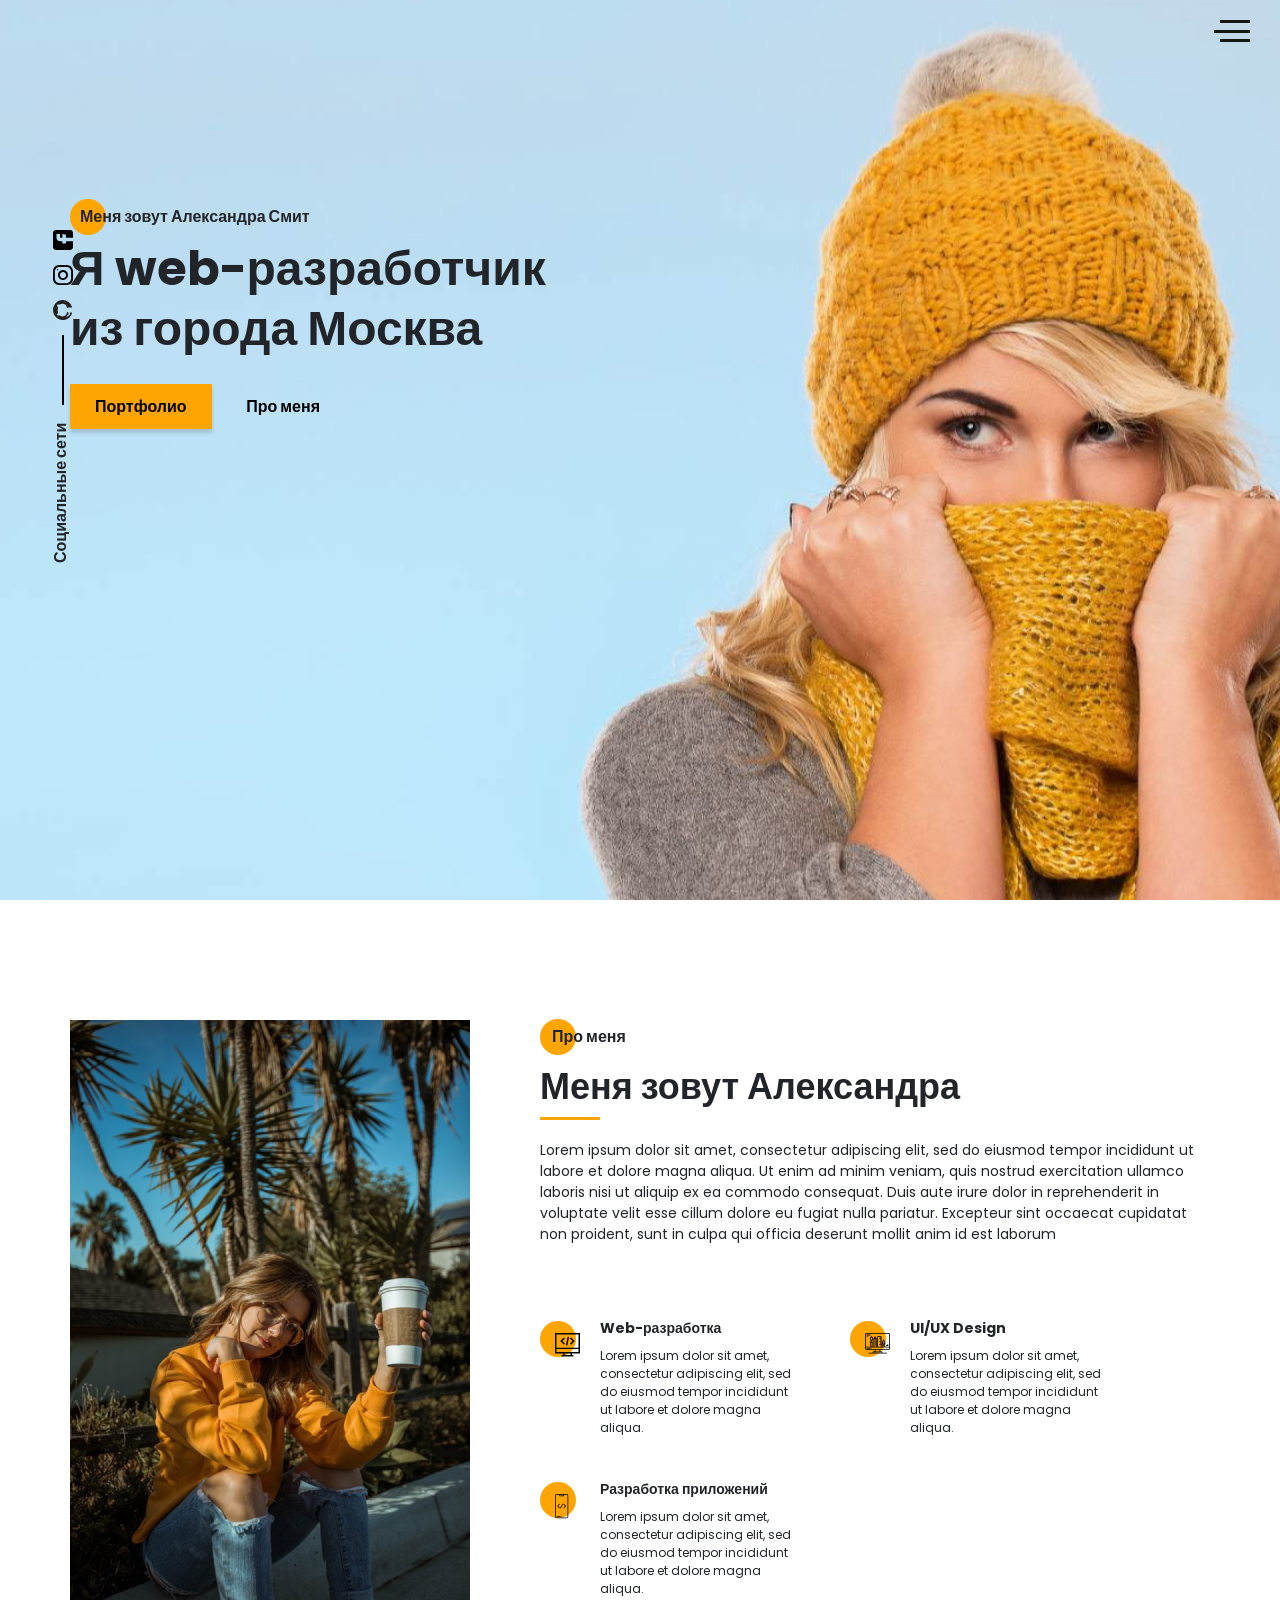
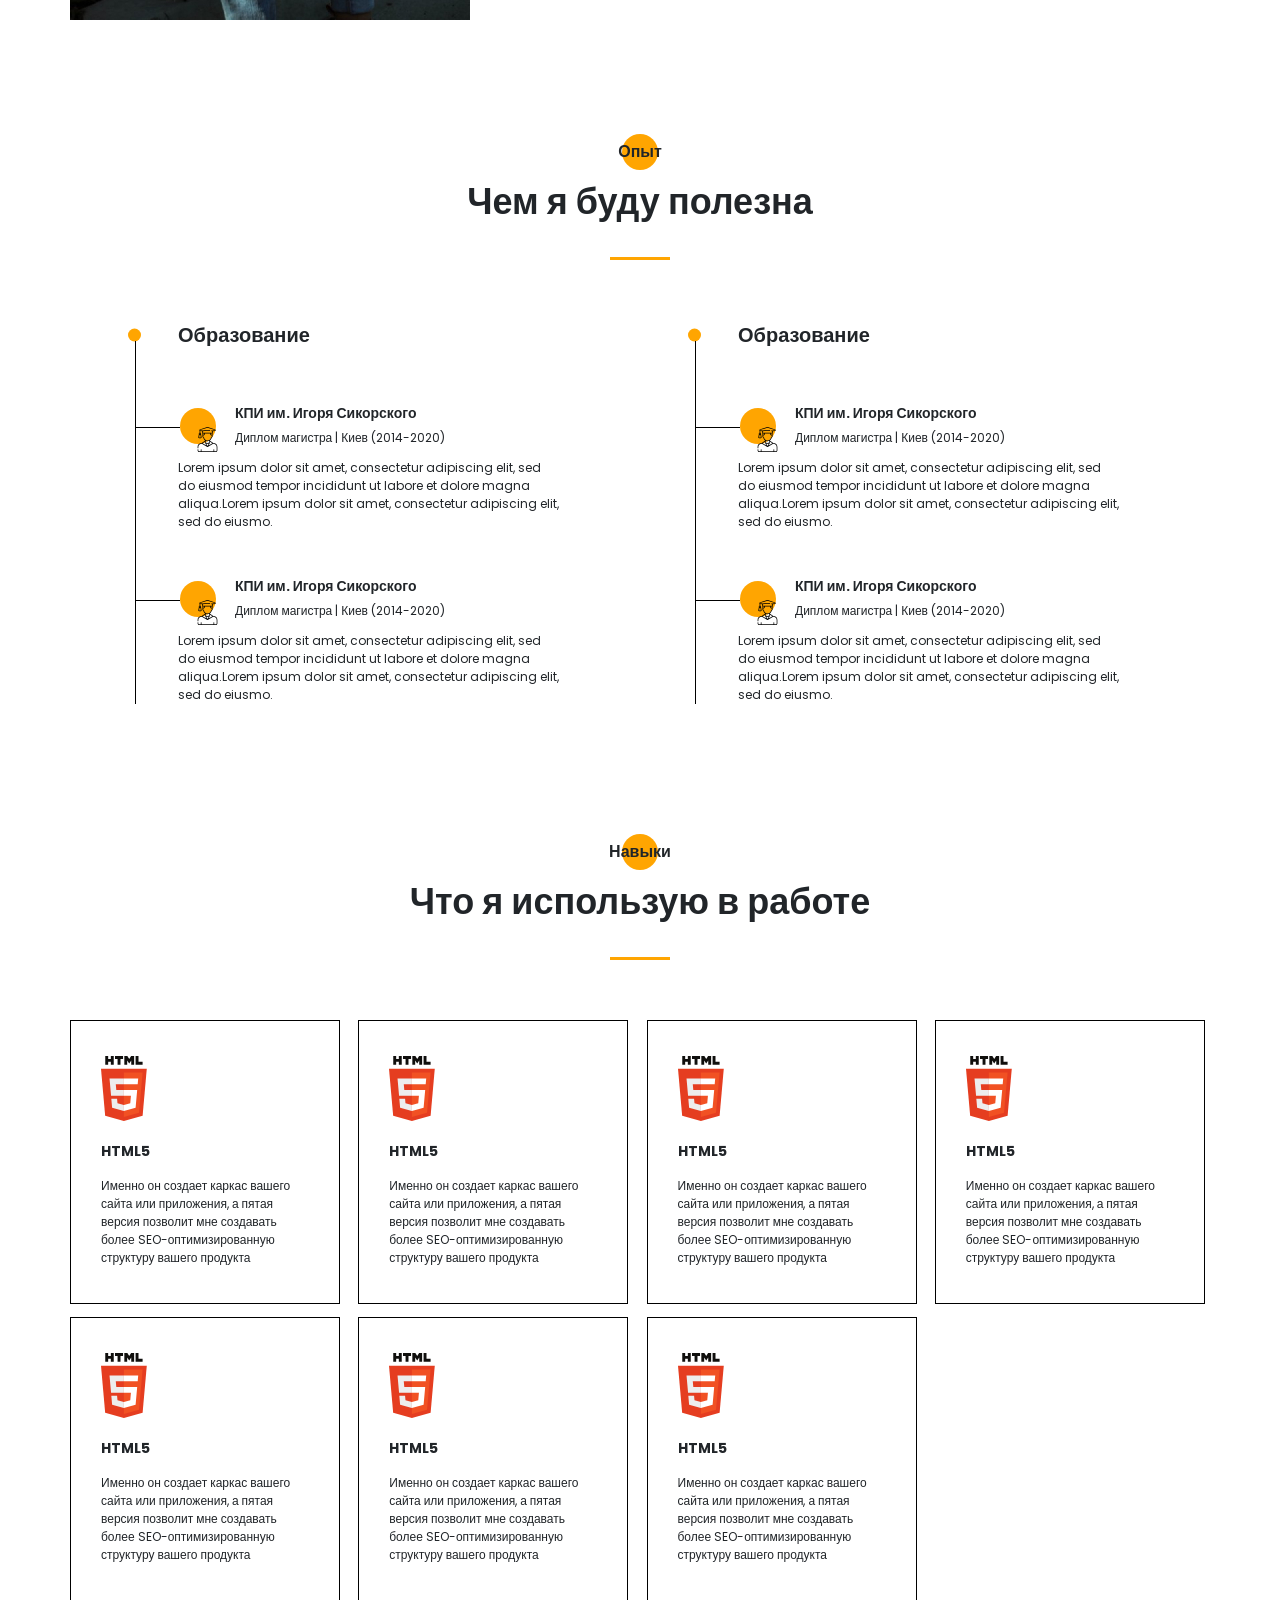
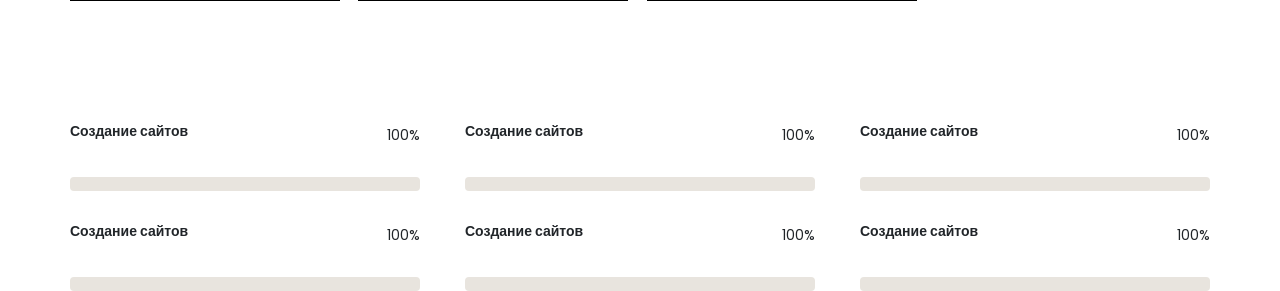
==== commit 3ca4578e: "added section skill" ====
--- a/src/index.html
+++ b/src/index.html
@@ -237,7 +237,114 @@
     </div>
   </section>
   <!-- ./resume -->
+  <!-- skill -->
+  <section class="skill">
+    <div class="container">
+      <h2 class="title title--fz16 skill__title">Навыки</h2>
+      <div class="title title-fz36 skill__subtitle">Что я использую в работе</div>
+      <div class="divider"></div>
+      <!-- skill__items -->
+      <div class="skill__items">
+        <div class="skill-item">
+          <div class="skill-item__img">
+            <img src="./icons/skills/html5.svg" alt="html5">
+          </div>
+          <h4 class="title title-fz14 skill-item__title">HTML5</h4>
+          <p class="skill-item__text">Именно он создает каркас вашего сайта или приложения, а пятая версия позволит мне создавать более SEO-оптимизированную структуру вашего продукта</p>
+        </div>
+        <div class="skill-item">
+          <div class="skill-item__img">
+            <img src="./icons/skills/html5.svg" alt="html5">
+          </div>
+          <h4 class="title title-fz14 skill-item__title">HTML5</h4>
+          <p class="skill-item__text">Именно он создает каркас вашего сайта или приложения, а пятая версия позволит мне создавать более SEO-оптимизированную структуру вашего продукта</p>
+        </div>
+        <div class="skill-item">
+          <div class="skill-item__img">
+            <img src="./icons/skills/html5.svg" alt="html5">
+          </div>
+          <h4 class="title title-fz14 skill-item__title">HTML5</h4>
+          <p class="skill-item__text">Именно он создает каркас вашего сайта или приложения, а пятая версия позволит мне создавать более SEO-оптимизированную структуру вашего продукта</p>
+        </div>
+        <div class="skill-item">
+          <div class="skill-item__img">
+            <img src="./icons/skills/html5.svg" alt="html5">
+          </div>
+          <h4 class="title title-fz14 skill-item__title">HTML5</h4>
+          <p class="skill-item__text">Именно он создает каркас вашего сайта или приложения, а пятая версия позволит мне создавать более SEO-оптимизированную структуру вашего продукта</p>
+        </div>
+        <div class="skill-item">
+          <div class="skill-item__img">
+            <img src="./icons/skills/html5.svg" alt="html5">
+          </div>
+          <h4 class="title title-fz14 skill-item__title">HTML5</h4>
+          <p class="skill-item__text">Именно он создает каркас вашего сайта или приложения, а пятая версия позволит мне создавать более SEO-оптимизированную структуру вашего продукта</p>
+        </div>
+        <div class="skill-item">
+          <div class="skill-item__img">
+            <img src="./icons/skills/html5.svg" alt="html5">
+          </div>
+          <h4 class="title title-fz14 skill-item__title">HTML5</h4>
+          <p class="skill-item__text">Именно он создает каркас вашего сайта или приложения, а пятая версия позволит мне создавать более SEO-оптимизированную структуру вашего продукта</p>
+        </div>
+        <div class="skill-item">
+          <div class="skill-item__img">
+            <img src="./icons/skills/html5.svg" alt="html5">
+          </div>
+          <h4 class="title title-fz14 skill-item__title">HTML5</h4>
+          <p class="skill-item__text">Именно он создает каркас вашего сайта или приложения, а пятая версия позволит мне создавать более SEO-оптимизированную структуру вашего продукта</p>
+        </div>
+      </div>
+      <!-- ./skill__items -->
+      <!-- skill__experiences -->
+      <div class="skill__experiences">
+        <div class="experience-item">
+          <div class="experience-item__top">
+            <h2 class="title title--fz14 experience-item__title">Создание сайтов</h2> 
+            <div class="experience-item__percent">100%</div> 
+          </div> 
+          <div class="experience-item__divider"></div> 
+        </div>
+        <div class="experience-item">
+          <div class="experience-item__top">
+            <h2 class="title title--fz14 experience-item__title">Создание сайтов</h2> 
+            <div class="experience-item__percent">100%</div> 
+          </div>  
+          <div class="experience-item__divider"></div> 
+        </div>
+        <div class="experience-item">
+          <div class="experience-item__top">
+            <h2 class="title title--fz14 experience-item__title">Создание сайтов</h2> 
+            <div class="experience-item__percent">100%</div> 
+          </div>  
+          <div class="experience-item__divider"></div> 
+        </div>
+        <div class="experience-item">
+          <div class="experience-item__top">
+            <h2 class="title title--fz14 experience-item__title">Создание сайтов</h2> 
+            <div class="experience-item__percent">100%</div> 
+          </div>  
+          <div class="experience-item__divider"></div> 
+        </div>
+        <div class="experience-item">
+          <div class="experience-item__top">
+            <h2 class="title title--fz14 experience-item__title">Создание сайтов</h2> 
+            <div class="experience-item__percent">100%</div> 
+          </div>  
+          <div class="experience-item__divider"></div> 
+        </div>
+        <div class="experience-item">
+          <div class="experience-item__top">
+            <h2 class="title title--fz14 experience-item__title">Создание сайтов</h2> 
+            <div class="experience-item__percent">100%</div> 
+          </div>  
+          <div class="experience-item__divider"></div> 
+        </div>
+      </div>
+      <!-- ./skill__experiences -->
+    </div>
+  </section>
+  <!-- ./skill -->
   <script src="js/script.js"></script>
 </body>
-
 </html>
--- a/src/css/style.min.css
+++ b/src/css/style.min.css
@@ -4,4 +4,4 @@
  * Copyright 2011-2019 Twitter, Inc.
  * Licensed under MIT (https://github.com/twbs/bootstrap/blob/master/LICENSE)
  * Forked from Normalize.css, licensed MIT (https://github.com/necolas/normalize.css/blob/master/LICENSE.md)
- */@import url(https://fonts.googleapis.com/css2?family=Poppins:wght@500;700&display=swap);*,::after,::before{box-sizing:border-box}html{font-family:sans-serif;line-height:1.15;-webkit-text-size-adjust:100%;-webkit-tap-highlight-color:rgba(0,0,0,0)}article,aside,figcaption,figure,footer,header,hgroup,main,nav,section{display:block}body{margin:0;font-family:-apple-system,BlinkMacSystemFont,"Segoe UI",Roboto,"Helvetica Neue",Arial,"Noto Sans",sans-serif,"Apple Color Emoji","Segoe UI Emoji","Segoe UI Symbol","Noto Color Emoji";font-size:1rem;font-weight:400;line-height:1.5;color:#212529;text-align:left;background-color:#fff}[tabindex="-1"]:focus{outline:0!important}hr{box-sizing:content-box;height:0;overflow:visible}h1,h2,h3,h4,h5,h6{margin-top:0;margin-bottom:.5rem}p{margin-top:0;margin-bottom:1rem}abbr[data-original-title],abbr[title]{text-decoration:underline;-webkit-text-decoration:underline dotted;text-decoration:underline dotted;cursor:help;border-bottom:0;-webkit-text-decoration-skip-ink:none;text-decoration-skip-ink:none}address{margin-bottom:1rem;font-style:normal;line-height:inherit}dl,ol,ul{margin-top:0;margin-bottom:1rem}ol ol,ol ul,ul ol,ul ul{margin-bottom:0}dt{font-weight:700}dd{margin-bottom:.5rem;margin-left:0}blockquote{margin:0 0 1rem}b,strong{font-weight:bolder}small{font-size:80%}sub,sup{position:relative;font-size:75%;line-height:0;vertical-align:baseline}sub{bottom:-.25em}sup{top:-.5em}a{color:#007bff;text-decoration:none;background-color:rgba(0,0,0,0)}a:hover{color:#0056b3;text-decoration:underline}a:not([href]):not([tabindex]){color:inherit;text-decoration:none}a:not([href]):not([tabindex]):focus,a:not([href]):not([tabindex]):hover{color:inherit;text-decoration:none}a:not([href]):not([tabindex]):focus{outline:0}code,kbd,pre,samp{font-family:SFMono-Regular,Menlo,Monaco,Consolas,"Liberation Mono","Courier New",monospace;font-size:1em}pre{margin-top:0;margin-bottom:1rem;overflow:auto}figure{margin:0 0 1rem}img{vertical-align:middle;border-style:none}svg{overflow:hidden;vertical-align:middle}table{border-collapse:collapse}caption{padding-top:.75rem;padding-bottom:.75rem;color:#6c757d;text-align:left;caption-side:bottom}th{text-align:inherit}label{display:inline-block;margin-bottom:.5rem}button{border-radius:0}button:focus{outline:1px dotted;outline:5px auto -webkit-focus-ring-color}button,input,optgroup,select,textarea{margin:0;font-family:inherit;font-size:inherit;line-height:inherit}button,input{overflow:visible}button,select{text-transform:none}select{word-wrap:normal}[type=button],[type=reset],[type=submit],button{-webkit-appearance:button}[type=button]:not(:disabled),[type=reset]:not(:disabled),[type=submit]:not(:disabled),button:not(:disabled){cursor:pointer}[type=button]::-moz-focus-inner,[type=reset]::-moz-focus-inner,[type=submit]::-moz-focus-inner,button::-moz-focus-inner{padding:0;border-style:none}input[type=checkbox],input[type=radio]{box-sizing:border-box;padding:0}input[type=date],input[type=datetime-local],input[type=month],input[type=time]{-webkit-appearance:listbox}textarea{overflow:auto;resize:vertical}fieldset{min-width:0;padding:0;margin:0;border:0}legend{display:block;width:100%;max-width:100%;padding:0;margin-bottom:.5rem;font-size:1.5rem;line-height:inherit;color:inherit;white-space:normal}progress{vertical-align:baseline}[type=number]::-webkit-inner-spin-button,[type=number]::-webkit-outer-spin-button{height:auto}[type=search]{outline-offset:-2px;-webkit-appearance:none}[type=search]::-webkit-search-decoration{-webkit-appearance:none}::-webkit-file-upload-button{font:inherit;-webkit-appearance:button}output{display:inline-block}summary{display:list-item;cursor:pointer}template{display:none}[hidden]{display:none!important}*,::after,::before{padding:0;margin:0;border:0;box-sizing:border-box}body,html{height:100%;line-height:1}a,a:visited{color:inherit;text-decoration:none}a:hover{color:inherit;text-decoration:none}a:active,a:focus{outline:0}aside,footer,header,main,nav,section{display:block}h1,h2,h3,h4,h5,h6,p{font-size:inherit;font-weight:inherit;line-height:inherit}p+p{margin-top:1em}ul{list-style:none}img,svg{vertical-align:top;max-width:100%;height:auto}button,input,select,textarea{font-family:inherit;font-size:inherit}input::-ms-clear{display:none}button,input[type=submit]{display:inline-block;box-shadow:none;background-color:rgba(0,0,0,0);background:0 0;cursor:pointer}button:active,button:focus,input:active,input:focus{outline:0}button::-moz-focus-inner{padding:0;border:0}label{cursor:pointer}legend{display:block}*{font-family:Poppins,sans-serif;margin:0;padding:0}.container{max-width:1170px;margin:0 auto;padding:0 15px}.divider{width:60px;height:3px;background-color:#ffa501;margin:25px auto 0 auto}.promo{min-height:100vh;position:relative;background:url(../img/main_bg.jpg) center/cover no-repeat;padding-top:205px}.promo__subtitle{position:relative;padding-left:10px;z-index:2}.promo__subtitle::before{content:"";position:absolute;width:36px;height:36px;background:#ffa501;border-radius:50%;top:50%;transform:translateY(-50%);left:0;z-index:-1}.promo__title{max-width:535px;margin-top:10px}.promo__btns{margin-top:25px;display:flex;align-items:center;max-width:250px;justify-content:space-between}.promo__link{color:#000;font-weight:700}.title{font-weight:700;font-size:36px;line-height:60px}.title--fz14{font-size:14px;line-height:21px}.title--fz16{font-size:16px;line-height:24px}.title--fz20{font-size:20px;line-height:30px}.title--fz36{font-size:36px}.title--fz48{font-size:48px}.btn{height:45px;background-color:#ffa501;box-shadow:0 4px 4px rgba(0,0,0,.15);padding:12px 25px;display:flex;align-items:center;justify-content:center}.sidepanel{position:fixed;top:230px;left:50px;display:flex;flex-direction:column;justify-content:space-between;align-items:center;height:340px;z-index:3}.sidepanel__divider{width:2px;height:70px;background-color:#000}.sidepanel__text{height:150px;width:25px}.sidepanel__text span{display:block;transform:rotate(-90deg) translate(-40%,-400%);width:150px;font-weight:700}.hamburger{position:absolute;top:20px;right:30px;height:22px;display:flex;flex-direction:column;justify-content:space-between;align-items:flex-end;cursor:pointer}.hamburger.active{display:none}.hamburger span{display:block;width:30px;height:3px;background-color:#151812}.hamburger span.long{width:36px}.menu{position:fixed;top:0;left:-100%;width:100%;height:100vh;z-index:10;visibility:hidden;opacity:0;transition:all .6s}.menu.active{left:0;visibility:visible;opacity:1}.menu__block{width:345px;background-color:#ffa501;height:100%;padding-top:140px;padding-left:40px;position:relative;z-index:10;transition:all .6s}.menu__close{position:absolute;top:25px;right:25px;cursor:pointer}.menu__list{padding-left:35px}.menu__link{font-weight:700;font-size:24px;line-height:36px;color:#fff;margin-bottom:15px;position:relative}.menu__link::before{content:"";position:absolute;left:-35px;top:50%;transform:translateY(-50%);width:15px;height:15px;border:1px solid #000;border-radius:50%;transition:all .6s}.menu__link:hover::before{background-color:#fff}.menu__social{position:absolute;bottom:50px;width:90px;display:flex;align-items:center;justify-content:space-between;left:50%;transform:translateX(-50%)}.menu__overlay{position:fixed;top:0;left:0;width:100%;height:100%;background-color:#fff;opacity:.75}.about{padding-top:120px}.about__wrapper{display:grid;grid-template-columns:400px 1fr;grid-template-rows:minmax(245px,auto) minmax(255px,auto);grid-auto-rows:minmax(245px,auto);-moz-column-gap:70px;column-gap:70px;row-gap:40px}.about__photo{grid-row:1/3}.about__description{padding-top:5px}.about__description .divider{margin:0}.about__title{position:relative;padding-left:12px}.about__title::before{content:"";position:absolute;width:36px;height:36px;background:#ffa501;border-radius:50%;top:50%;transform:translateY(-50%);left:0;z-index:-1}.about__text{font-size:14px;line-height:21px;margin-top:20px}.about__skills{display:grid;grid-template:repeat(2,minmax(115px,auto))/repeat(2,260px);grid-auto-rows:1fr;row-gap:20px;-moz-column-gap:50px;column-gap:50px}.about__skills-item{display:grid;grid-template-columns:40px auto;-moz-column-gap:20px;column-gap:20px}.about__skills-circle{position:relative;padding:15px 0 0 15px}.about__skills-circle::before{content:"";position:absolute;width:36px;height:36px;background:#ffa501;border-radius:50%;top:50%;transform:translateY(-50%);left:0;z-index:-1}.about__skills-circle::before{top:15%}.about__skills-text{font-size:12px;line-height:18px;margin-top:6px}.resume{padding-top:120px}.resume__subtitle,.resume__title{text-align:center}.resume__title{position:relative}.resume__title::before{content:"";position:absolute;width:36px;height:36px;background:#ffa501;border-radius:50%;top:50%;transform:translateY(-50%);left:0;z-index:-1}.resume__title::before{top:-6px;left:50%;transform:translateX(-50%)}.resume__wrapper{padding:60px 65px 0 65px;display:grid;grid-template-columns:repeat(2,425px);-moz-column-gap:135px;column-gap:135px}.resume__column-title{position:relative;padding-left:43px}.resume__column-title::before{content:"";position:absolute;width:36px;height:36px;background:#ffa501;border-radius:50%;top:50%;transform:translateY(-50%);left:0;z-index:-1}.resume__column-title::before{width:13px;height:13px;left:-7px}.resume__column li{position:relative}.resume__column li::after{content:"";width:1px;height:calc(100% + 17px);position:absolute;top:-17px;left:0;background-color:#000}.resume__item{position:relative}.resume__item::before{content:"";height:1px;width:45px;position:absolute;top:69px;left:0;background-color:#000}.resume__item-head{position:relative;padding-left:100px;padding-top:45px}.resume__item-head h4{margin-bottom:0}.resume__item-icon{position:absolute;top:55px;left:45px}.resume__item-icon::before{content:"";position:absolute;width:36px;height:36px;background:#ffa501;border-radius:50%;top:50%;transform:translateY(-50%);left:0;z-index:-1}.resume__item-icon img{position:relative;left:17px;top:14px}.resume__item-location{font-size:12px;line-height:18px;margin-top:5px}.resume__item-body{padding-left:43px;padding-top:12px;font-size:12px;line-height:18px}+ */@import url(https://fonts.googleapis.com/css2?family=Poppins:wght@500;700&display=swap);*,::after,::before{box-sizing:border-box}html{font-family:sans-serif;line-height:1.15;-webkit-text-size-adjust:100%;-webkit-tap-highlight-color:rgba(0,0,0,0)}article,aside,figcaption,figure,footer,header,hgroup,main,nav,section{display:block}body{margin:0;font-family:-apple-system,BlinkMacSystemFont,"Segoe UI",Roboto,"Helvetica Neue",Arial,"Noto Sans",sans-serif,"Apple Color Emoji","Segoe UI Emoji","Segoe UI Symbol","Noto Color Emoji";font-size:1rem;font-weight:400;line-height:1.5;color:#212529;text-align:left;background-color:#fff}[tabindex="-1"]:focus{outline:0!important}hr{box-sizing:content-box;height:0;overflow:visible}h1,h2,h3,h4,h5,h6{margin-top:0;margin-bottom:.5rem}p{margin-top:0;margin-bottom:1rem}abbr[data-original-title],abbr[title]{text-decoration:underline;-webkit-text-decoration:underline dotted;text-decoration:underline dotted;cursor:help;border-bottom:0;-webkit-text-decoration-skip-ink:none;text-decoration-skip-ink:none}address{margin-bottom:1rem;font-style:normal;line-height:inherit}dl,ol,ul{margin-top:0;margin-bottom:1rem}ol ol,ol ul,ul ol,ul ul{margin-bottom:0}dt{font-weight:700}dd{margin-bottom:.5rem;margin-left:0}blockquote{margin:0 0 1rem}b,strong{font-weight:bolder}small{font-size:80%}sub,sup{position:relative;font-size:75%;line-height:0;vertical-align:baseline}sub{bottom:-.25em}sup{top:-.5em}a{color:#007bff;text-decoration:none;background-color:rgba(0,0,0,0)}a:hover{color:#0056b3;text-decoration:underline}a:not([href]):not([tabindex]){color:inherit;text-decoration:none}a:not([href]):not([tabindex]):focus,a:not([href]):not([tabindex]):hover{color:inherit;text-decoration:none}a:not([href]):not([tabindex]):focus{outline:0}code,kbd,pre,samp{font-family:SFMono-Regular,Menlo,Monaco,Consolas,"Liberation Mono","Courier New",monospace;font-size:1em}pre{margin-top:0;margin-bottom:1rem;overflow:auto}figure{margin:0 0 1rem}img{vertical-align:middle;border-style:none}svg{overflow:hidden;vertical-align:middle}table{border-collapse:collapse}caption{padding-top:.75rem;padding-bottom:.75rem;color:#6c757d;text-align:left;caption-side:bottom}th{text-align:inherit}label{display:inline-block;margin-bottom:.5rem}button{border-radius:0}button:focus{outline:1px dotted;outline:5px auto -webkit-focus-ring-color}button,input,optgroup,select,textarea{margin:0;font-family:inherit;font-size:inherit;line-height:inherit}button,input{overflow:visible}button,select{text-transform:none}select{word-wrap:normal}[type=button],[type=reset],[type=submit],button{-webkit-appearance:button}[type=button]:not(:disabled),[type=reset]:not(:disabled),[type=submit]:not(:disabled),button:not(:disabled){cursor:pointer}[type=button]::-moz-focus-inner,[type=reset]::-moz-focus-inner,[type=submit]::-moz-focus-inner,button::-moz-focus-inner{padding:0;border-style:none}input[type=checkbox],input[type=radio]{box-sizing:border-box;padding:0}input[type=date],input[type=datetime-local],input[type=month],input[type=time]{-webkit-appearance:listbox}textarea{overflow:auto;resize:vertical}fieldset{min-width:0;padding:0;margin:0;border:0}legend{display:block;width:100%;max-width:100%;padding:0;margin-bottom:.5rem;font-size:1.5rem;line-height:inherit;color:inherit;white-space:normal}progress{vertical-align:baseline}[type=number]::-webkit-inner-spin-button,[type=number]::-webkit-outer-spin-button{height:auto}[type=search]{outline-offset:-2px;-webkit-appearance:none}[type=search]::-webkit-search-decoration{-webkit-appearance:none}::-webkit-file-upload-button{font:inherit;-webkit-appearance:button}output{display:inline-block}summary{display:list-item;cursor:pointer}template{display:none}[hidden]{display:none!important}*,::after,::before{padding:0;margin:0;border:0;box-sizing:border-box}body,html{height:100%;line-height:1}a,a:visited{color:inherit;text-decoration:none}a:hover{color:inherit;text-decoration:none}a:active,a:focus{outline:0}aside,footer,header,main,nav,section{display:block}h1,h2,h3,h4,h5,h6,p{font-size:inherit;font-weight:inherit;line-height:inherit}p+p{margin-top:1em}ul{list-style:none}img,svg{vertical-align:top;max-width:100%;height:auto}button,input,select,textarea{font-family:inherit;font-size:inherit}input::-ms-clear{display:none}button,input[type=submit]{display:inline-block;box-shadow:none;background-color:rgba(0,0,0,0);background:0 0;cursor:pointer}button:active,button:focus,input:active,input:focus{outline:0}button::-moz-focus-inner{padding:0;border:0}label{cursor:pointer}legend{display:block}*{font-family:Poppins,sans-serif;margin:0;padding:0}.container{max-width:1170px;margin:0 auto;padding:0 15px}.divider{width:60px;height:3px;background-color:#ffa501;margin:25px auto 0 auto}.promo{min-height:100vh;position:relative;background:url(../img/main_bg.jpg) center/cover no-repeat;padding-top:205px}.promo__subtitle{position:relative;padding-left:10px;z-index:2}.promo__subtitle::before{content:"";position:absolute;width:36px;height:36px;background:#ffa501;border-radius:50%;top:50%;transform:translateY(-50%);left:0;z-index:-1}.promo__title{max-width:535px;margin-top:10px}.promo__btns{margin-top:25px;display:flex;align-items:center;max-width:250px;justify-content:space-between}.promo__link{color:#000;font-weight:700}.title{font-weight:700;font-size:36px;line-height:60px}.title--fz14{font-size:14px;line-height:21px}.title--fz16{font-size:16px;line-height:24px}.title--fz20{font-size:20px;line-height:30px}.title--fz36{font-size:36px}.title--fz48{font-size:48px}.btn{height:45px;background-color:#ffa501;box-shadow:0 4px 4px rgba(0,0,0,.15);padding:12px 25px;display:flex;align-items:center;justify-content:center}.sidepanel{position:fixed;top:230px;left:50px;display:flex;flex-direction:column;justify-content:space-between;align-items:center;height:340px;z-index:3}.sidepanel__divider{width:2px;height:70px;background-color:#000}.sidepanel__text{height:150px;width:25px}.sidepanel__text span{display:block;transform:rotate(-90deg) translate(-40%,-400%);width:150px;font-weight:700}.hamburger{position:absolute;top:20px;right:30px;height:22px;display:flex;flex-direction:column;justify-content:space-between;align-items:flex-end;cursor:pointer}.hamburger.active{display:none}.hamburger span{display:block;width:30px;height:3px;background-color:#151812}.hamburger span.long{width:36px}.menu{position:fixed;top:0;left:-100%;width:100%;height:100vh;z-index:10;visibility:hidden;opacity:0;transition:all .6s}.menu.active{left:0;visibility:visible;opacity:1}.menu__block{width:345px;background-color:#ffa501;height:100%;padding-top:140px;padding-left:40px;position:relative;z-index:10;transition:all .6s}.menu__close{position:absolute;top:25px;right:25px;cursor:pointer}.menu__list{padding-left:35px}.menu__link{font-weight:700;font-size:24px;line-height:36px;color:#fff;margin-bottom:15px;position:relative}.menu__link::before{content:"";position:absolute;left:-35px;top:50%;transform:translateY(-50%);width:15px;height:15px;border:1px solid #000;border-radius:50%;transition:all .6s}.menu__link:hover::before{background-color:#fff}.menu__social{position:absolute;bottom:50px;width:90px;display:flex;align-items:center;justify-content:space-between;left:50%;transform:translateX(-50%)}.menu__overlay{position:fixed;top:0;left:0;width:100%;height:100%;background-color:#fff;opacity:.75}.about{padding-top:120px}.about__wrapper{display:grid;grid-template-columns:400px 1fr;grid-template-rows:minmax(245px,auto) minmax(255px,auto);grid-auto-rows:minmax(245px,auto);-moz-column-gap:70px;column-gap:70px;row-gap:40px}.about__photo{grid-row:1/3}.about__description{padding-top:5px}.about__description .divider{margin:0}.about__title{position:relative;padding-left:12px}.about__title::before{content:"";position:absolute;width:36px;height:36px;background:#ffa501;border-radius:50%;top:50%;transform:translateY(-50%);left:0;z-index:-1}.about__text{font-size:14px;line-height:21px;margin-top:20px}.about__skills{display:grid;grid-template:repeat(2,minmax(115px,auto))/repeat(2,260px);grid-auto-rows:1fr;row-gap:20px;-moz-column-gap:50px;column-gap:50px}.about__skills-item{display:grid;grid-template-columns:40px auto;-moz-column-gap:20px;column-gap:20px}.about__skills-circle{position:relative;padding:15px 0 0 15px}.about__skills-circle::before{content:"";position:absolute;width:36px;height:36px;background:#ffa501;border-radius:50%;top:50%;transform:translateY(-50%);left:0;z-index:-1}.about__skills-circle::before{top:15%}.about__skills-text{font-size:12px;line-height:18px;margin-top:6px}.resume{padding-top:120px}.resume__subtitle,.resume__title{text-align:center}.resume__title{position:relative}.resume__title::before{content:"";position:absolute;width:36px;height:36px;background:#ffa501;border-radius:50%;top:50%;transform:translateY(-50%);left:0;z-index:-1}.resume__title::before{top:-6px;left:50%;transform:translateX(-50%)}.resume__wrapper{padding:60px 65px 0 65px;display:grid;grid-template-columns:repeat(2,425px);-moz-column-gap:135px;column-gap:135px}.resume__column-title{position:relative;padding-left:43px}.resume__column-title::before{content:"";position:absolute;width:36px;height:36px;background:#ffa501;border-radius:50%;top:50%;transform:translateY(-50%);left:0;z-index:-1}.resume__column-title::before{width:13px;height:13px;left:-7px}.resume__column li{position:relative}.resume__column li::after{content:"";width:1px;height:calc(100% + 17px);position:absolute;top:-17px;left:0;background-color:#000}.resume__item{position:relative}.resume__item::before{content:"";height:1px;width:45px;position:absolute;top:69px;left:0;background-color:#000}.resume__item-head{position:relative;padding-left:100px;padding-top:45px}.resume__item-head h4{margin-bottom:0}.resume__item-icon{position:absolute;top:55px;left:45px}.resume__item-icon::before{content:"";position:absolute;width:36px;height:36px;background:#ffa501;border-radius:50%;top:50%;transform:translateY(-50%);left:0;z-index:-1}.resume__item-icon img{position:relative;left:17px;top:14px}.resume__item-location{font-size:12px;line-height:18px;margin-top:5px}.resume__item-body{padding-left:43px;padding-top:12px;font-size:12px;line-height:18px}.skill{padding-top:120px}.skill__title{text-align:center;position:relative}.skill__title::before{content:"";position:absolute;width:36px;height:36px;background:#ffa501;border-radius:50%;top:50%;transform:translateY(-50%);left:0;z-index:-1}.skill__title::before{top:-6px;left:50%;transform:translateX(-50%)}.skill__subtitle{text-align:center}.skill__items{margin-top:60px;display:grid;grid-template:repeat(2,minmax(270px,auto))/repeat(4,1fr);gap:13px;grid-auto-rows:2,minmax(270px,auto)}.skill__experiences{margin-top:120px;display:grid;grid-template:repeat(2,minmax(60px,auto))/repeat(3,1fr);grid-auto-rows:2,minmax(60px,auto);-moz-column-gap:45px;column-gap:45px;row-gap:30px}.skill-item{padding:35px 30px 20px 30px;border:1px solid #000;max-width:270px}.skill-item__title{font-size:14px;margin-top:20px;line-height:21px;margin-bottom:0}.skill-item__text{margin-top:15px;font-size:12px;line-height:18px}.experience-item__top{display:flex;align-items:center;justify-content:space-between}.experience-item__percent{font-size:14px;line-height:21px}.experience-item__divider{width:100%;height:14px;background:#e8e4de;border-radius:4px;margin-top:27px}
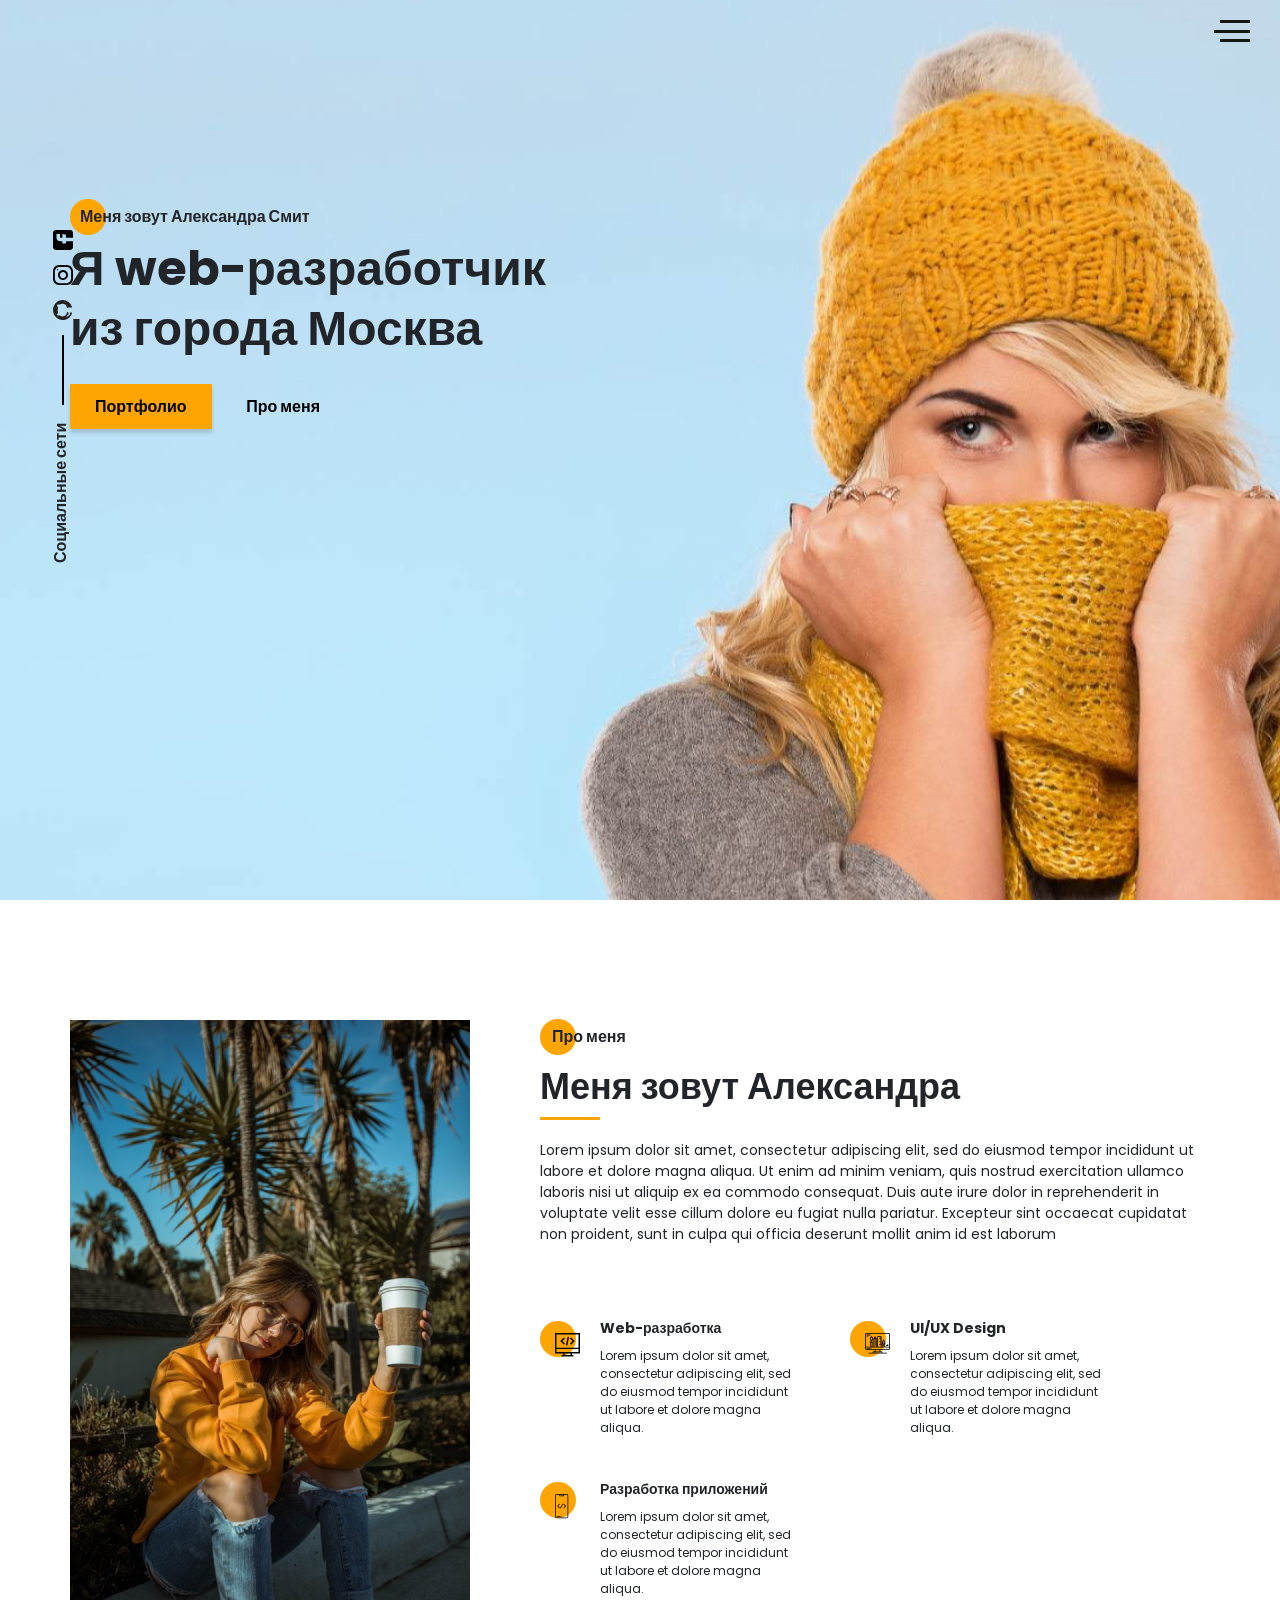
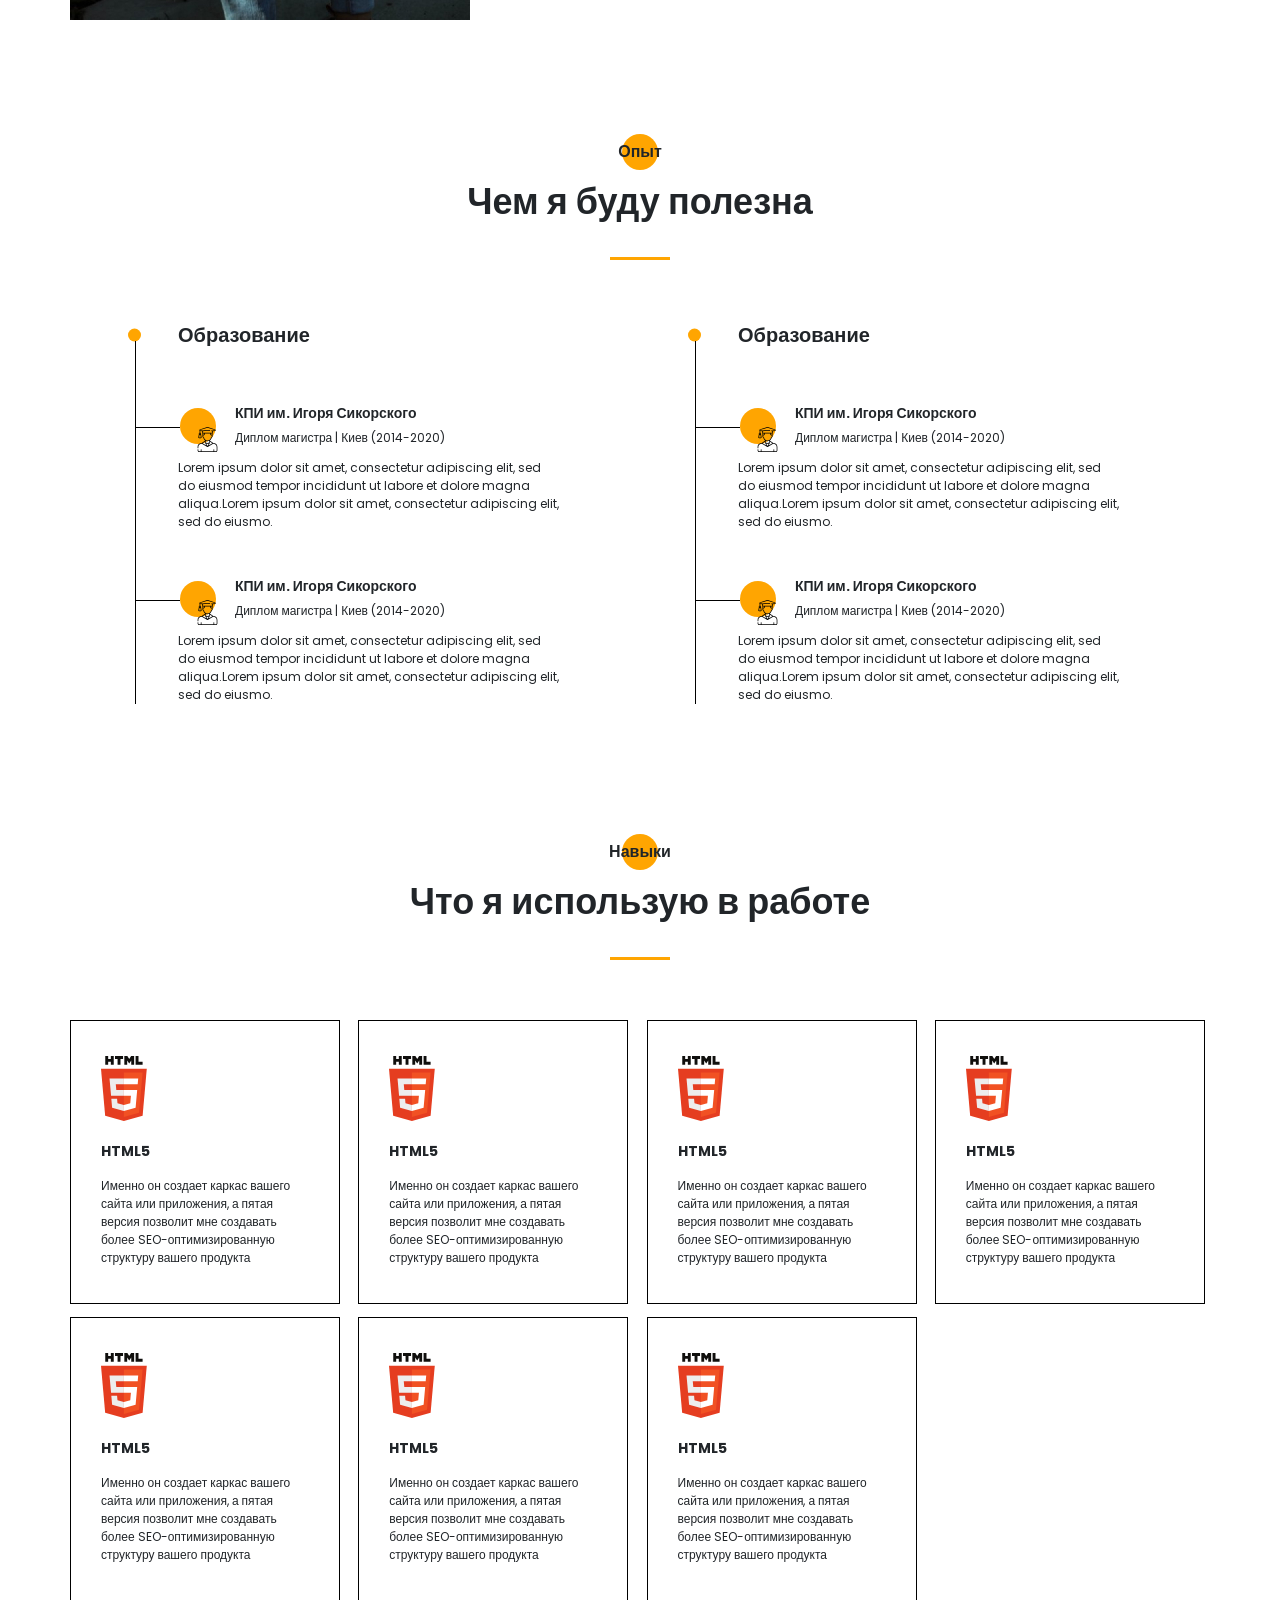
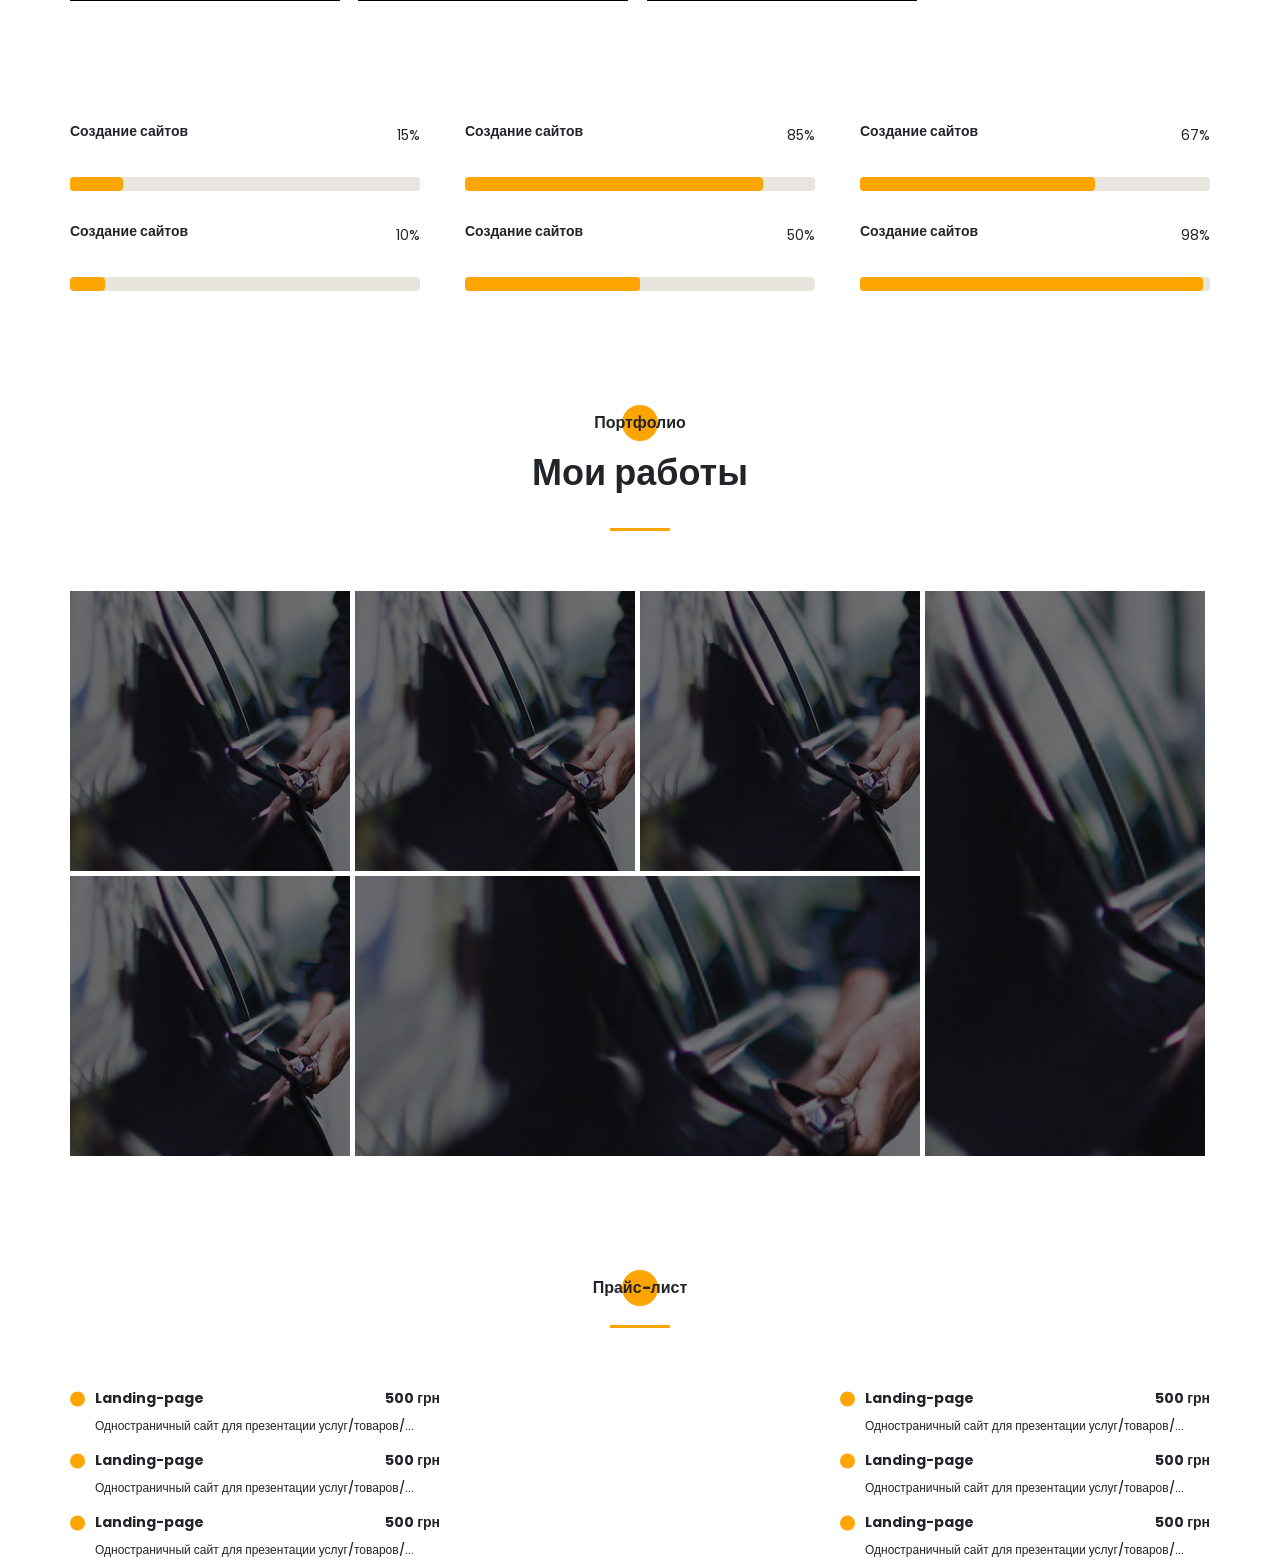
==== commit ed9d20dd: "added section price" ====
--- a/src/index.html
+++ b/src/index.html
@@ -301,50 +301,143 @@
         <div class="experience-item">
           <div class="experience-item__top">
             <h2 class="title title--fz14 experience-item__title">Создание сайтов</h2> 
-            <div class="experience-item__percent">100%</div> 
-          </div> 
-          <div class="experience-item__divider"></div> 
-        </div>
-        <div class="experience-item">
-          <div class="experience-item__top">
-            <h2 class="title title--fz14 experience-item__title">Создание сайтов</h2> 
-            <div class="experience-item__percent">100%</div> 
+            <div class="experience-item__percent">15%</div> 
+          </div> 
+          <div class="experience-item__divider">
+            <span></span>
+          </div> 
+        </div>
+        <div class="experience-item">
+          <div class="experience-item__top">
+            <h2 class="title title--fz14 experience-item__title">Создание сайтов</h2> 
+            <div class="experience-item__percent">85%</div> 
           </div>  
-          <div class="experience-item__divider"></div> 
-        </div>
-        <div class="experience-item">
-          <div class="experience-item__top">
-            <h2 class="title title--fz14 experience-item__title">Создание сайтов</h2> 
-            <div class="experience-item__percent">100%</div> 
+          <div class="experience-item__divider">
+            <span></span>
+          </div> 
+        </div>
+        <div class="experience-item">
+          <div class="experience-item__top">
+            <h2 class="title title--fz14 experience-item__title">Создание сайтов</h2> 
+            <div class="experience-item__percent">67%</div> 
           </div>  
-          <div class="experience-item__divider"></div> 
-        </div>
-        <div class="experience-item">
-          <div class="experience-item__top">
-            <h2 class="title title--fz14 experience-item__title">Создание сайтов</h2> 
-            <div class="experience-item__percent">100%</div> 
+          <div class="experience-item__divider">
+            <span></span>
+          </div> 
+        </div>
+        <div class="experience-item">
+          <div class="experience-item__top">
+            <h2 class="title title--fz14 experience-item__title">Создание сайтов</h2> 
+            <div class="experience-item__percent">10%</div> 
           </div>  
-          <div class="experience-item__divider"></div> 
-        </div>
-        <div class="experience-item">
-          <div class="experience-item__top">
-            <h2 class="title title--fz14 experience-item__title">Создание сайтов</h2> 
-            <div class="experience-item__percent">100%</div> 
+          <div class="experience-item__divider">
+            <span></span>
+          </div> 
+        </div>
+        <div class="experience-item">
+          <div class="experience-item__top">
+            <h2 class="title title--fz14 experience-item__title">Создание сайтов</h2> 
+            <div class="experience-item__percent">50%</div> 
           </div>  
-          <div class="experience-item__divider"></div> 
-        </div>
-        <div class="experience-item">
-          <div class="experience-item__top">
-            <h2 class="title title--fz14 experience-item__title">Создание сайтов</h2> 
-            <div class="experience-item__percent">100%</div> 
+          <div class="experience-item__divider">
+            <span></span>
+          </div> 
+        </div>
+        <div class="experience-item">
+          <div class="experience-item__top">
+            <h2 class="title title--fz14 experience-item__title">Создание сайтов</h2> 
+            <div class="experience-item__percent">98%</div> 
           </div>  
-          <div class="experience-item__divider"></div> 
+          <div class="experience-item__divider">
+            <span></span>
+          </div> 
         </div>
       </div>
       <!-- ./skill__experiences -->
     </div>
   </section>
   <!-- ./skill -->
+  <!-- portfolio -->
+  <section class="portfolio">
+    <div class="container">
+      <h2 class="title title--fz16 portfolio__title">Портфолио</h2>
+      <div class="title title-fz36 portfolio__subtitle">Мои работы</div>
+      <div class="divider"></div>
+      <div class="portfolio__wrapper">
+        <a href="#!" class="portfolio__item">
+          <img src="./img/works/uber.jpg" alt="uber">
+        </a>
+        <a href="#!" class="portfolio__item">
+          <img src="./img/works/uber.jpg" alt="uber">
+        </a>
+        <a href="#!" class="portfolio__item">
+          <img src="./img/works/uber.jpg" alt="uber">
+        </a>
+        <a href="#!" class="portfolio__item vertical">
+          <img src="./img/works/uber.jpg" alt="uber">
+        </a>
+        <a href="#!" class="portfolio__item">
+          <img src="./img/works/uber.jpg" alt="uber">
+        </a>
+        <a href="#!" class="portfolio__item horizontal">
+          <img src="./img/works/uber.jpg" alt="uber">
+        </a>
+      </div>
+    </div>
+  </section>
+  <!-- ./portfolio -->
+  <!-- price -->
+  <section class="price">
+    <div class="container">
+      <h2 class="title title--fz16 price__title">Прайс-лист</h2>
+      <div class="divider"></div>
+      <div class="price__wrapper">
+        <div class="price__item">
+          <div class="price__description">
+            <h2 class="title title--fz14">Landing-page</h2>
+            <div class="price__value">500 грн</div>
+          </div>
+          <div class="price__text">Одностраничный сайт для презентации услуг/товаров/...</div>
+        </div>
+        <div class="price__item">
+          <div class="price__description">
+            <h2 class="title title--fz14">Landing-page</h2>
+            <div class="price__value">500 грн</div>
+          </div>
+          <div class="price__text">Одностраничный сайт для презентации услуг/товаров/...</div>
+        </div>
+        <div class="price__item">
+          <div class="price__description">
+            <h2 class="title title--fz14">Landing-page</h2>
+            <div class="price__value">500 грн</div>
+          </div>
+          <div class="price__text">Одностраничный сайт для презентации услуг/товаров/...</div>
+        </div>
+        <div class="price__item">
+          <div class="price__description">
+            <h2 class="title title--fz14">Landing-page</h2>
+            <div class="price__value">500 грн</div>
+          </div>
+          <div class="price__text">Одностраничный сайт для презентации услуг/товаров/...</div>
+        </div>
+        <div class="price__item">
+          <div class="price__description">
+            <h2 class="title title--fz14">Landing-page</h2>
+            <div class="price__value">500 грн</div>
+          </div>
+          <div class="price__text">Одностраничный сайт для презентации услуг/товаров/...</div>
+        </div>
+        <div class="price__item">
+          <div class="price__description">
+            <h2 class="title title--fz14">Landing-page</h2>
+            <div class="price__value">500 грн</div>
+          </div>
+          <div class="price__text">Одностраничный сайт для презентации услуг/товаров/...</div>
+        </div>
+      </div>
+    </div>
+  </section>
+  <!-- ./price -->
   <script src="js/script.js"></script>
 </body>
 </html>
--- a/src/css/style.min.css
+++ b/src/css/style.min.css
@@ -4,4 +4,4 @@
  * Copyright 2011-2019 Twitter, Inc.
  * Licensed under MIT (https://github.com/twbs/bootstrap/blob/master/LICENSE)
  * Forked from Normalize.css, licensed MIT (https://github.com/necolas/normalize.css/blob/master/LICENSE.md)
- */@import url(https://fonts.googleapis.com/css2?family=Poppins:wght@500;700&display=swap);*,::after,::before{box-sizing:border-box}html{font-family:sans-serif;line-height:1.15;-webkit-text-size-adjust:100%;-webkit-tap-highlight-color:rgba(0,0,0,0)}article,aside,figcaption,figure,footer,header,hgroup,main,nav,section{display:block}body{margin:0;font-family:-apple-system,BlinkMacSystemFont,"Segoe UI",Roboto,"Helvetica Neue",Arial,"Noto Sans",sans-serif,"Apple Color Emoji","Segoe UI Emoji","Segoe UI Symbol","Noto Color Emoji";font-size:1rem;font-weight:400;line-height:1.5;color:#212529;text-align:left;background-color:#fff}[tabindex="-1"]:focus{outline:0!important}hr{box-sizing:content-box;height:0;overflow:visible}h1,h2,h3,h4,h5,h6{margin-top:0;margin-bottom:.5rem}p{margin-top:0;margin-bottom:1rem}abbr[data-original-title],abbr[title]{text-decoration:underline;-webkit-text-decoration:underline dotted;text-decoration:underline dotted;cursor:help;border-bottom:0;-webkit-text-decoration-skip-ink:none;text-decoration-skip-ink:none}address{margin-bottom:1rem;font-style:normal;line-height:inherit}dl,ol,ul{margin-top:0;margin-bottom:1rem}ol ol,ol ul,ul ol,ul ul{margin-bottom:0}dt{font-weight:700}dd{margin-bottom:.5rem;margin-left:0}blockquote{margin:0 0 1rem}b,strong{font-weight:bolder}small{font-size:80%}sub,sup{position:relative;font-size:75%;line-height:0;vertical-align:baseline}sub{bottom:-.25em}sup{top:-.5em}a{color:#007bff;text-decoration:none;background-color:rgba(0,0,0,0)}a:hover{color:#0056b3;text-decoration:underline}a:not([href]):not([tabindex]){color:inherit;text-decoration:none}a:not([href]):not([tabindex]):focus,a:not([href]):not([tabindex]):hover{color:inherit;text-decoration:none}a:not([href]):not([tabindex]):focus{outline:0}code,kbd,pre,samp{font-family:SFMono-Regular,Menlo,Monaco,Consolas,"Liberation Mono","Courier New",monospace;font-size:1em}pre{margin-top:0;margin-bottom:1rem;overflow:auto}figure{margin:0 0 1rem}img{vertical-align:middle;border-style:none}svg{overflow:hidden;vertical-align:middle}table{border-collapse:collapse}caption{padding-top:.75rem;padding-bottom:.75rem;color:#6c757d;text-align:left;caption-side:bottom}th{text-align:inherit}label{display:inline-block;margin-bottom:.5rem}button{border-radius:0}button:focus{outline:1px dotted;outline:5px auto -webkit-focus-ring-color}button,input,optgroup,select,textarea{margin:0;font-family:inherit;font-size:inherit;line-height:inherit}button,input{overflow:visible}button,select{text-transform:none}select{word-wrap:normal}[type=button],[type=reset],[type=submit],button{-webkit-appearance:button}[type=button]:not(:disabled),[type=reset]:not(:disabled),[type=submit]:not(:disabled),button:not(:disabled){cursor:pointer}[type=button]::-moz-focus-inner,[type=reset]::-moz-focus-inner,[type=submit]::-moz-focus-inner,button::-moz-focus-inner{padding:0;border-style:none}input[type=checkbox],input[type=radio]{box-sizing:border-box;padding:0}input[type=date],input[type=datetime-local],input[type=month],input[type=time]{-webkit-appearance:listbox}textarea{overflow:auto;resize:vertical}fieldset{min-width:0;padding:0;margin:0;border:0}legend{display:block;width:100%;max-width:100%;padding:0;margin-bottom:.5rem;font-size:1.5rem;line-height:inherit;color:inherit;white-space:normal}progress{vertical-align:baseline}[type=number]::-webkit-inner-spin-button,[type=number]::-webkit-outer-spin-button{height:auto}[type=search]{outline-offset:-2px;-webkit-appearance:none}[type=search]::-webkit-search-decoration{-webkit-appearance:none}::-webkit-file-upload-button{font:inherit;-webkit-appearance:button}output{display:inline-block}summary{display:list-item;cursor:pointer}template{display:none}[hidden]{display:none!important}*,::after,::before{padding:0;margin:0;border:0;box-sizing:border-box}body,html{height:100%;line-height:1}a,a:visited{color:inherit;text-decoration:none}a:hover{color:inherit;text-decoration:none}a:active,a:focus{outline:0}aside,footer,header,main,nav,section{display:block}h1,h2,h3,h4,h5,h6,p{font-size:inherit;font-weight:inherit;line-height:inherit}p+p{margin-top:1em}ul{list-style:none}img,svg{vertical-align:top;max-width:100%;height:auto}button,input,select,textarea{font-family:inherit;font-size:inherit}input::-ms-clear{display:none}button,input[type=submit]{display:inline-block;box-shadow:none;background-color:rgba(0,0,0,0);background:0 0;cursor:pointer}button:active,button:focus,input:active,input:focus{outline:0}button::-moz-focus-inner{padding:0;border:0}label{cursor:pointer}legend{display:block}*{font-family:Poppins,sans-serif;margin:0;padding:0}.container{max-width:1170px;margin:0 auto;padding:0 15px}.divider{width:60px;height:3px;background-color:#ffa501;margin:25px auto 0 auto}.promo{min-height:100vh;position:relative;background:url(../img/main_bg.jpg) center/cover no-repeat;padding-top:205px}.promo__subtitle{position:relative;padding-left:10px;z-index:2}.promo__subtitle::before{content:"";position:absolute;width:36px;height:36px;background:#ffa501;border-radius:50%;top:50%;transform:translateY(-50%);left:0;z-index:-1}.promo__title{max-width:535px;margin-top:10px}.promo__btns{margin-top:25px;display:flex;align-items:center;max-width:250px;justify-content:space-between}.promo__link{color:#000;font-weight:700}.title{font-weight:700;font-size:36px;line-height:60px}.title--fz14{font-size:14px;line-height:21px}.title--fz16{font-size:16px;line-height:24px}.title--fz20{font-size:20px;line-height:30px}.title--fz36{font-size:36px}.title--fz48{font-size:48px}.btn{height:45px;background-color:#ffa501;box-shadow:0 4px 4px rgba(0,0,0,.15);padding:12px 25px;display:flex;align-items:center;justify-content:center}.sidepanel{position:fixed;top:230px;left:50px;display:flex;flex-direction:column;justify-content:space-between;align-items:center;height:340px;z-index:3}.sidepanel__divider{width:2px;height:70px;background-color:#000}.sidepanel__text{height:150px;width:25px}.sidepanel__text span{display:block;transform:rotate(-90deg) translate(-40%,-400%);width:150px;font-weight:700}.hamburger{position:absolute;top:20px;right:30px;height:22px;display:flex;flex-direction:column;justify-content:space-between;align-items:flex-end;cursor:pointer}.hamburger.active{display:none}.hamburger span{display:block;width:30px;height:3px;background-color:#151812}.hamburger span.long{width:36px}.menu{position:fixed;top:0;left:-100%;width:100%;height:100vh;z-index:10;visibility:hidden;opacity:0;transition:all .6s}.menu.active{left:0;visibility:visible;opacity:1}.menu__block{width:345px;background-color:#ffa501;height:100%;padding-top:140px;padding-left:40px;position:relative;z-index:10;transition:all .6s}.menu__close{position:absolute;top:25px;right:25px;cursor:pointer}.menu__list{padding-left:35px}.menu__link{font-weight:700;font-size:24px;line-height:36px;color:#fff;margin-bottom:15px;position:relative}.menu__link::before{content:"";position:absolute;left:-35px;top:50%;transform:translateY(-50%);width:15px;height:15px;border:1px solid #000;border-radius:50%;transition:all .6s}.menu__link:hover::before{background-color:#fff}.menu__social{position:absolute;bottom:50px;width:90px;display:flex;align-items:center;justify-content:space-between;left:50%;transform:translateX(-50%)}.menu__overlay{position:fixed;top:0;left:0;width:100%;height:100%;background-color:#fff;opacity:.75}.about{padding-top:120px}.about__wrapper{display:grid;grid-template-columns:400px 1fr;grid-template-rows:minmax(245px,auto) minmax(255px,auto);grid-auto-rows:minmax(245px,auto);-moz-column-gap:70px;column-gap:70px;row-gap:40px}.about__photo{grid-row:1/3}.about__description{padding-top:5px}.about__description .divider{margin:0}.about__title{position:relative;padding-left:12px}.about__title::before{content:"";position:absolute;width:36px;height:36px;background:#ffa501;border-radius:50%;top:50%;transform:translateY(-50%);left:0;z-index:-1}.about__text{font-size:14px;line-height:21px;margin-top:20px}.about__skills{display:grid;grid-template:repeat(2,minmax(115px,auto))/repeat(2,260px);grid-auto-rows:1fr;row-gap:20px;-moz-column-gap:50px;column-gap:50px}.about__skills-item{display:grid;grid-template-columns:40px auto;-moz-column-gap:20px;column-gap:20px}.about__skills-circle{position:relative;padding:15px 0 0 15px}.about__skills-circle::before{content:"";position:absolute;width:36px;height:36px;background:#ffa501;border-radius:50%;top:50%;transform:translateY(-50%);left:0;z-index:-1}.about__skills-circle::before{top:15%}.about__skills-text{font-size:12px;line-height:18px;margin-top:6px}.resume{padding-top:120px}.resume__subtitle,.resume__title{text-align:center}.resume__title{position:relative}.resume__title::before{content:"";position:absolute;width:36px;height:36px;background:#ffa501;border-radius:50%;top:50%;transform:translateY(-50%);left:0;z-index:-1}.resume__title::before{top:-6px;left:50%;transform:translateX(-50%)}.resume__wrapper{padding:60px 65px 0 65px;display:grid;grid-template-columns:repeat(2,425px);-moz-column-gap:135px;column-gap:135px}.resume__column-title{position:relative;padding-left:43px}.resume__column-title::before{content:"";position:absolute;width:36px;height:36px;background:#ffa501;border-radius:50%;top:50%;transform:translateY(-50%);left:0;z-index:-1}.resume__column-title::before{width:13px;height:13px;left:-7px}.resume__column li{position:relative}.resume__column li::after{content:"";width:1px;height:calc(100% + 17px);position:absolute;top:-17px;left:0;background-color:#000}.resume__item{position:relative}.resume__item::before{content:"";height:1px;width:45px;position:absolute;top:69px;left:0;background-color:#000}.resume__item-head{position:relative;padding-left:100px;padding-top:45px}.resume__item-head h4{margin-bottom:0}.resume__item-icon{position:absolute;top:55px;left:45px}.resume__item-icon::before{content:"";position:absolute;width:36px;height:36px;background:#ffa501;border-radius:50%;top:50%;transform:translateY(-50%);left:0;z-index:-1}.resume__item-icon img{position:relative;left:17px;top:14px}.resume__item-location{font-size:12px;line-height:18px;margin-top:5px}.resume__item-body{padding-left:43px;padding-top:12px;font-size:12px;line-height:18px}.skill{padding-top:120px}.skill__title{text-align:center;position:relative}.skill__title::before{content:"";position:absolute;width:36px;height:36px;background:#ffa501;border-radius:50%;top:50%;transform:translateY(-50%);left:0;z-index:-1}.skill__title::before{top:-6px;left:50%;transform:translateX(-50%)}.skill__subtitle{text-align:center}.skill__items{margin-top:60px;display:grid;grid-template:repeat(2,minmax(270px,auto))/repeat(4,1fr);gap:13px;grid-auto-rows:2,minmax(270px,auto)}.skill__experiences{margin-top:120px;display:grid;grid-template:repeat(2,minmax(60px,auto))/repeat(3,1fr);grid-auto-rows:2,minmax(60px,auto);-moz-column-gap:45px;column-gap:45px;row-gap:30px}.skill-item{padding:35px 30px 20px 30px;border:1px solid #000;max-width:270px}.skill-item__title{font-size:14px;margin-top:20px;line-height:21px;margin-bottom:0}.skill-item__text{margin-top:15px;font-size:12px;line-height:18px}.experience-item__top{display:flex;align-items:center;justify-content:space-between}.experience-item__percent{font-size:14px;line-height:21px}.experience-item__divider{width:100%;height:14px;background:#e8e4de;border-radius:4px;margin-top:27px}+ */@import url(https://fonts.googleapis.com/css2?family=Poppins:wght@500;700&display=swap);*,::after,::before{box-sizing:border-box}html{font-family:sans-serif;line-height:1.15;-webkit-text-size-adjust:100%;-webkit-tap-highlight-color:rgba(0,0,0,0)}article,aside,figcaption,figure,footer,header,hgroup,main,nav,section{display:block}body{margin:0;font-family:-apple-system,BlinkMacSystemFont,"Segoe UI",Roboto,"Helvetica Neue",Arial,"Noto Sans",sans-serif,"Apple Color Emoji","Segoe UI Emoji","Segoe UI Symbol","Noto Color Emoji";font-size:1rem;font-weight:400;line-height:1.5;color:#212529;text-align:left;background-color:#fff}[tabindex="-1"]:focus{outline:0!important}hr{box-sizing:content-box;height:0;overflow:visible}h1,h2,h3,h4,h5,h6{margin-top:0;margin-bottom:.5rem}p{margin-top:0;margin-bottom:1rem}abbr[data-original-title],abbr[title]{text-decoration:underline;-webkit-text-decoration:underline dotted;text-decoration:underline dotted;cursor:help;border-bottom:0;-webkit-text-decoration-skip-ink:none;text-decoration-skip-ink:none}address{margin-bottom:1rem;font-style:normal;line-height:inherit}dl,ol,ul{margin-top:0;margin-bottom:1rem}ol ol,ol ul,ul ol,ul ul{margin-bottom:0}dt{font-weight:700}dd{margin-bottom:.5rem;margin-left:0}blockquote{margin:0 0 1rem}b,strong{font-weight:bolder}small{font-size:80%}sub,sup{position:relative;font-size:75%;line-height:0;vertical-align:baseline}sub{bottom:-.25em}sup{top:-.5em}a{color:#007bff;text-decoration:none;background-color:rgba(0,0,0,0)}a:hover{color:#0056b3;text-decoration:underline}a:not([href]):not([tabindex]){color:inherit;text-decoration:none}a:not([href]):not([tabindex]):focus,a:not([href]):not([tabindex]):hover{color:inherit;text-decoration:none}a:not([href]):not([tabindex]):focus{outline:0}code,kbd,pre,samp{font-family:SFMono-Regular,Menlo,Monaco,Consolas,"Liberation Mono","Courier New",monospace;font-size:1em}pre{margin-top:0;margin-bottom:1rem;overflow:auto}figure{margin:0 0 1rem}img{vertical-align:middle;border-style:none}svg{overflow:hidden;vertical-align:middle}table{border-collapse:collapse}caption{padding-top:.75rem;padding-bottom:.75rem;color:#6c757d;text-align:left;caption-side:bottom}th{text-align:inherit}label{display:inline-block;margin-bottom:.5rem}button{border-radius:0}button:focus{outline:1px dotted;outline:5px auto -webkit-focus-ring-color}button,input,optgroup,select,textarea{margin:0;font-family:inherit;font-size:inherit;line-height:inherit}button,input{overflow:visible}button,select{text-transform:none}select{word-wrap:normal}[type=button],[type=reset],[type=submit],button{-webkit-appearance:button}[type=button]:not(:disabled),[type=reset]:not(:disabled),[type=submit]:not(:disabled),button:not(:disabled){cursor:pointer}[type=button]::-moz-focus-inner,[type=reset]::-moz-focus-inner,[type=submit]::-moz-focus-inner,button::-moz-focus-inner{padding:0;border-style:none}input[type=checkbox],input[type=radio]{box-sizing:border-box;padding:0}input[type=date],input[type=datetime-local],input[type=month],input[type=time]{-webkit-appearance:listbox}textarea{overflow:auto;resize:vertical}fieldset{min-width:0;padding:0;margin:0;border:0}legend{display:block;width:100%;max-width:100%;padding:0;margin-bottom:.5rem;font-size:1.5rem;line-height:inherit;color:inherit;white-space:normal}progress{vertical-align:baseline}[type=number]::-webkit-inner-spin-button,[type=number]::-webkit-outer-spin-button{height:auto}[type=search]{outline-offset:-2px;-webkit-appearance:none}[type=search]::-webkit-search-decoration{-webkit-appearance:none}::-webkit-file-upload-button{font:inherit;-webkit-appearance:button}output{display:inline-block}summary{display:list-item;cursor:pointer}template{display:none}[hidden]{display:none!important}*,::after,::before{padding:0;margin:0;border:0;box-sizing:border-box}body,html{height:100%;line-height:1}a,a:visited{color:inherit;text-decoration:none}a:hover{color:inherit;text-decoration:none}a:active,a:focus{outline:0}aside,footer,header,main,nav,section{display:block}h1,h2,h3,h4,h5,h6,p{font-size:inherit;font-weight:inherit;line-height:inherit}p+p{margin-top:1em}ul{list-style:none}img,svg{vertical-align:top;max-width:100%;height:auto}button,input,select,textarea{font-family:inherit;font-size:inherit}input::-ms-clear{display:none}button,input[type=submit]{display:inline-block;box-shadow:none;background-color:rgba(0,0,0,0);background:0 0;cursor:pointer}button:active,button:focus,input:active,input:focus{outline:0}button::-moz-focus-inner{padding:0;border:0}label{cursor:pointer}legend{display:block}*{font-family:Poppins,sans-serif;margin:0;padding:0}.container{max-width:1170px;margin:0 auto;padding:0 15px}.divider{width:60px;height:3px;background-color:#ffa501;margin:25px auto 0 auto}.promo{min-height:100vh;position:relative;background:url(../img/main_bg.jpg) center/cover no-repeat;padding-top:205px}.promo__subtitle{position:relative;padding-left:10px;z-index:2}.promo__subtitle::before{content:"";position:absolute;width:36px;height:36px;background:#ffa501;border-radius:50%;top:50%;transform:translateY(-50%);left:0;z-index:-1}.promo__title{max-width:535px;margin-top:10px}.promo__btns{margin-top:25px;display:flex;align-items:center;max-width:250px;justify-content:space-between}.promo__link{color:#000;font-weight:700}.title{font-weight:700;font-size:36px;line-height:60px}.title--fz14{font-size:14px;line-height:21px}.title--fz16{font-size:16px;line-height:24px}.title--fz20{font-size:20px;line-height:30px}.title--fz36{font-size:36px}.title--fz48{font-size:48px}.btn{height:45px;background-color:#ffa501;box-shadow:0 4px 4px rgba(0,0,0,.15);padding:12px 25px;display:flex;align-items:center;justify-content:center}.sidepanel{position:fixed;top:230px;left:50px;display:flex;flex-direction:column;justify-content:space-between;align-items:center;height:340px;z-index:3}.sidepanel__divider{width:2px;height:70px;background-color:#000}.sidepanel__text{height:150px;width:25px}.sidepanel__text span{display:block;transform:rotate(-90deg) translate(-40%,-400%);width:150px;font-weight:700}.hamburger{position:absolute;top:20px;right:30px;height:22px;display:flex;flex-direction:column;justify-content:space-between;align-items:flex-end;cursor:pointer}.hamburger.active{display:none}.hamburger span{display:block;width:30px;height:3px;background-color:#151812}.hamburger span.long{width:36px}.menu{position:fixed;top:0;left:-100%;width:100%;height:100vh;z-index:10;visibility:hidden;opacity:0;transition:all .6s}.menu.active{left:0;visibility:visible;opacity:1}.menu__block{width:345px;background-color:#ffa501;height:100%;padding-top:140px;padding-left:40px;position:relative;z-index:10;transition:all .6s}.menu__close{position:absolute;top:25px;right:25px;cursor:pointer}.menu__list{padding-left:35px}.menu__link{font-weight:700;font-size:24px;line-height:36px;color:#fff;margin-bottom:15px;position:relative}.menu__link::before{content:"";position:absolute;left:-35px;top:50%;transform:translateY(-50%);width:15px;height:15px;border:1px solid #000;border-radius:50%;transition:all .6s}.menu__link:hover::before{background-color:#fff}.menu__social{position:absolute;bottom:50px;width:90px;display:flex;align-items:center;justify-content:space-between;left:50%;transform:translateX(-50%)}.menu__overlay{position:fixed;top:0;left:0;width:100%;height:100%;background-color:#fff;opacity:.75}.about{padding-top:120px}.about__wrapper{display:grid;grid-template-columns:400px 1fr;grid-template-rows:minmax(245px,auto) minmax(255px,auto);grid-auto-rows:minmax(245px,auto);-moz-column-gap:70px;column-gap:70px;row-gap:40px}.about__photo{grid-row:1/3}.about__description{padding-top:5px}.about__description .divider{margin:0}.about__title{position:relative;padding-left:12px}.about__title::before{content:"";position:absolute;width:36px;height:36px;background:#ffa501;border-radius:50%;top:50%;transform:translateY(-50%);left:0;z-index:-1}.about__text{font-size:14px;line-height:21px;margin-top:20px}.about__skills{display:grid;grid-template:repeat(2,minmax(115px,auto))/repeat(2,260px);grid-auto-rows:1fr;row-gap:20px;-moz-column-gap:50px;column-gap:50px}.about__skills-item{display:grid;grid-template-columns:40px auto;-moz-column-gap:20px;column-gap:20px}.about__skills-circle{position:relative;padding:15px 0 0 15px}.about__skills-circle::before{content:"";position:absolute;width:36px;height:36px;background:#ffa501;border-radius:50%;top:50%;transform:translateY(-50%);left:0;z-index:-1}.about__skills-circle::before{top:15%}.about__skills-text{font-size:12px;line-height:18px;margin-top:6px}.resume{padding-top:120px}.resume__subtitle,.resume__title{text-align:center}.resume__title{position:relative}.resume__title::before{content:"";position:absolute;width:36px;height:36px;background:#ffa501;border-radius:50%;top:50%;transform:translateY(-50%);left:0;z-index:-1}.resume__title::before{top:-6px;left:50%;transform:translateX(-50%)}.resume__wrapper{padding:60px 65px 0 65px;display:grid;grid-template-columns:repeat(2,425px);-moz-column-gap:135px;column-gap:135px}.resume__column-title{position:relative;padding-left:43px}.resume__column-title::before{content:"";position:absolute;width:36px;height:36px;background:#ffa501;border-radius:50%;top:50%;transform:translateY(-50%);left:0;z-index:-1}.resume__column-title::before{width:13px;height:13px;left:-7px}.resume__column li{position:relative}.resume__column li::after{content:"";width:1px;height:calc(100% + 17px);position:absolute;top:-17px;left:0;background-color:#000}.resume__item{position:relative}.resume__item::before{content:"";height:1px;width:45px;position:absolute;top:69px;left:0;background-color:#000}.resume__item-head{position:relative;padding-left:100px;padding-top:45px}.resume__item-head h4{margin-bottom:0}.resume__item-icon{position:absolute;top:55px;left:45px}.resume__item-icon::before{content:"";position:absolute;width:36px;height:36px;background:#ffa501;border-radius:50%;top:50%;transform:translateY(-50%);left:0;z-index:-1}.resume__item-icon img{position:relative;left:17px;top:14px}.resume__item-location{font-size:12px;line-height:18px;margin-top:5px}.resume__item-body{padding-left:43px;padding-top:12px;font-size:12px;line-height:18px}.skill{padding-top:120px}.skill__title{text-align:center;position:relative}.skill__title::before{content:"";position:absolute;width:36px;height:36px;background:#ffa501;border-radius:50%;top:50%;transform:translateY(-50%);left:0;z-index:-1}.skill__title::before{top:-6px;left:50%;transform:translateX(-50%)}.skill__subtitle{text-align:center}.skill__items{margin-top:60px;display:grid;grid-template:repeat(2,minmax(270px,auto))/repeat(4,1fr);gap:13px;grid-auto-rows:2,minmax(270px,auto)}.skill__experiences{margin-top:120px;display:grid;grid-template:repeat(2,minmax(60px,auto))/repeat(3,1fr);grid-auto-rows:2,minmax(60px,auto);-moz-column-gap:45px;column-gap:45px;row-gap:30px}.skill-item{padding:35px 30px 20px 30px;border:1px solid #000;max-width:270px}.skill-item__title{font-size:14px;margin-top:20px;line-height:21px;margin-bottom:0}.skill-item__text{margin-top:15px;font-size:12px;line-height:18px}.experience-item__top{display:flex;align-items:center;justify-content:space-between}.experience-item__percent{font-size:14px;line-height:21px}.experience-item__divider{width:100%;height:14px;background:#e8e4de;border-radius:4px;margin-top:27px}.experience-item__divider span{display:block;height:100%;background-color:#ffa501;border-radius:4px}.portfolio{padding-top:120px}.portfolio__subtitle,.portfolio__title{text-align:center}.portfolio__title{position:relative}.portfolio__title::before{content:"";position:absolute;width:36px;height:36px;background:#ffa501;border-radius:50%;top:50%;transform:translateY(-50%);left:0;z-index:-1}.portfolio__title::before{top:-6px;left:50%;transform:translateX(-50%)}.portfolio__wrapper{margin-top:60px;display:grid;grid-template:repeat(2,280px)/repeat(4,280px);grid-auto-rows:280px;gap:5px}.portfolio__wrapper .vertical{grid-row:1/3;grid-column:4/5}.portfolio__wrapper .horizontal{grid-row:2/3;grid-column:2/4}.portfolio__item{transition:.6s}.portfolio__item img{-o-object-fit:cover;object-fit:cover;width:100%;height:100%}.portfolio__item:hover{filter:blur(5px)}.price{padding-top:120px}.price__title{position:relative;text-align:center}.price__title::before{content:"";position:absolute;width:36px;height:36px;background:#ffa501;border-radius:50%;top:50%;transform:translateY(-50%);left:0;z-index:-1}.price__title::before{top:-6px;left:50%;transform:translateX(-50%)}.price__wrapper{margin-top:60px;display:grid;grid-template:repeat(3,1fr)/repeat(2,370px);grid-auto-rows:repeat(3,1fr);justify-content:space-between;row-gap:15px}.price__item{padding-left:25px;position:relative}.price__item::before{content:"";position:absolute;width:36px;height:36px;background:#ffa501;border-radius:50%;top:50%;transform:translateY(-50%);left:0;z-index:-1}.price__item::before{width:15px;height:15px;left:0;top:11px}.price__description{display:flex;justify-content:space-between}.price__value{font-weight:700;font-size:14px;line-height:21px}.price__text{font-weight:500;font-size:12px;line-height:18px}
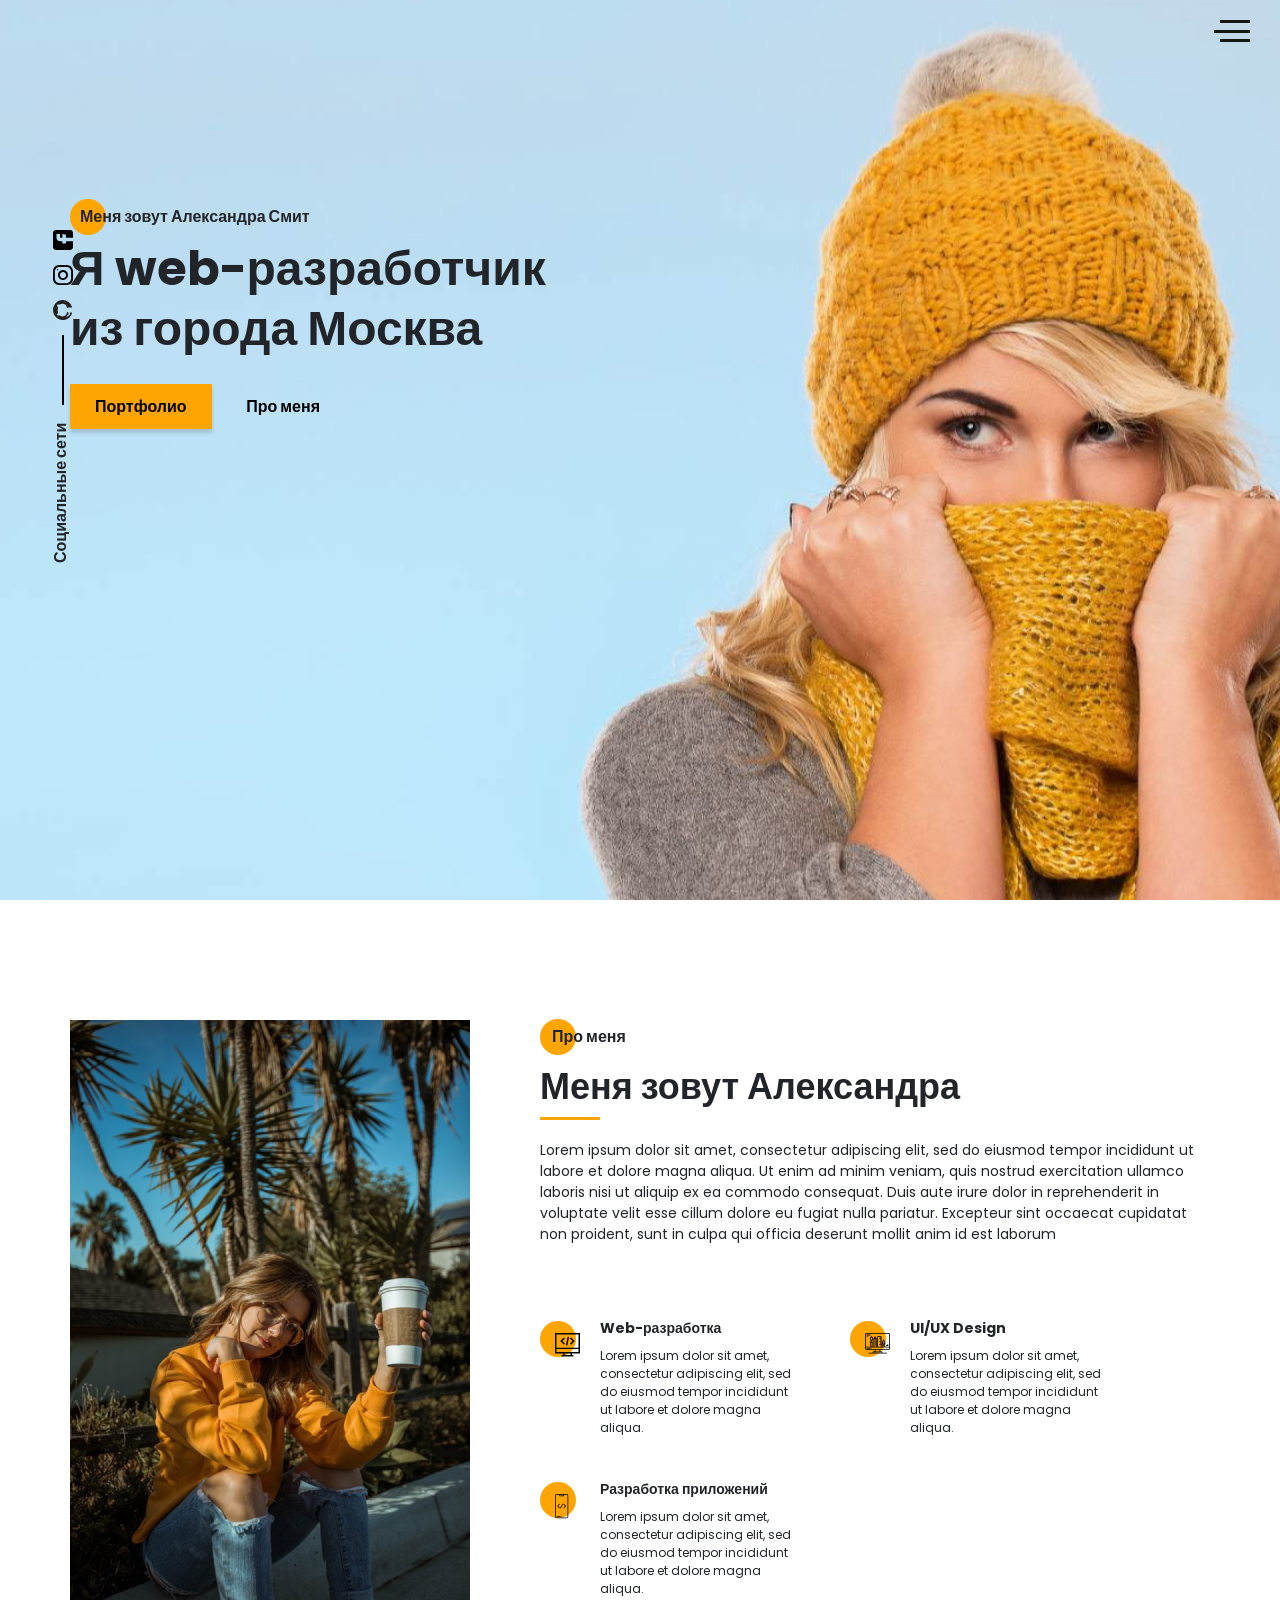
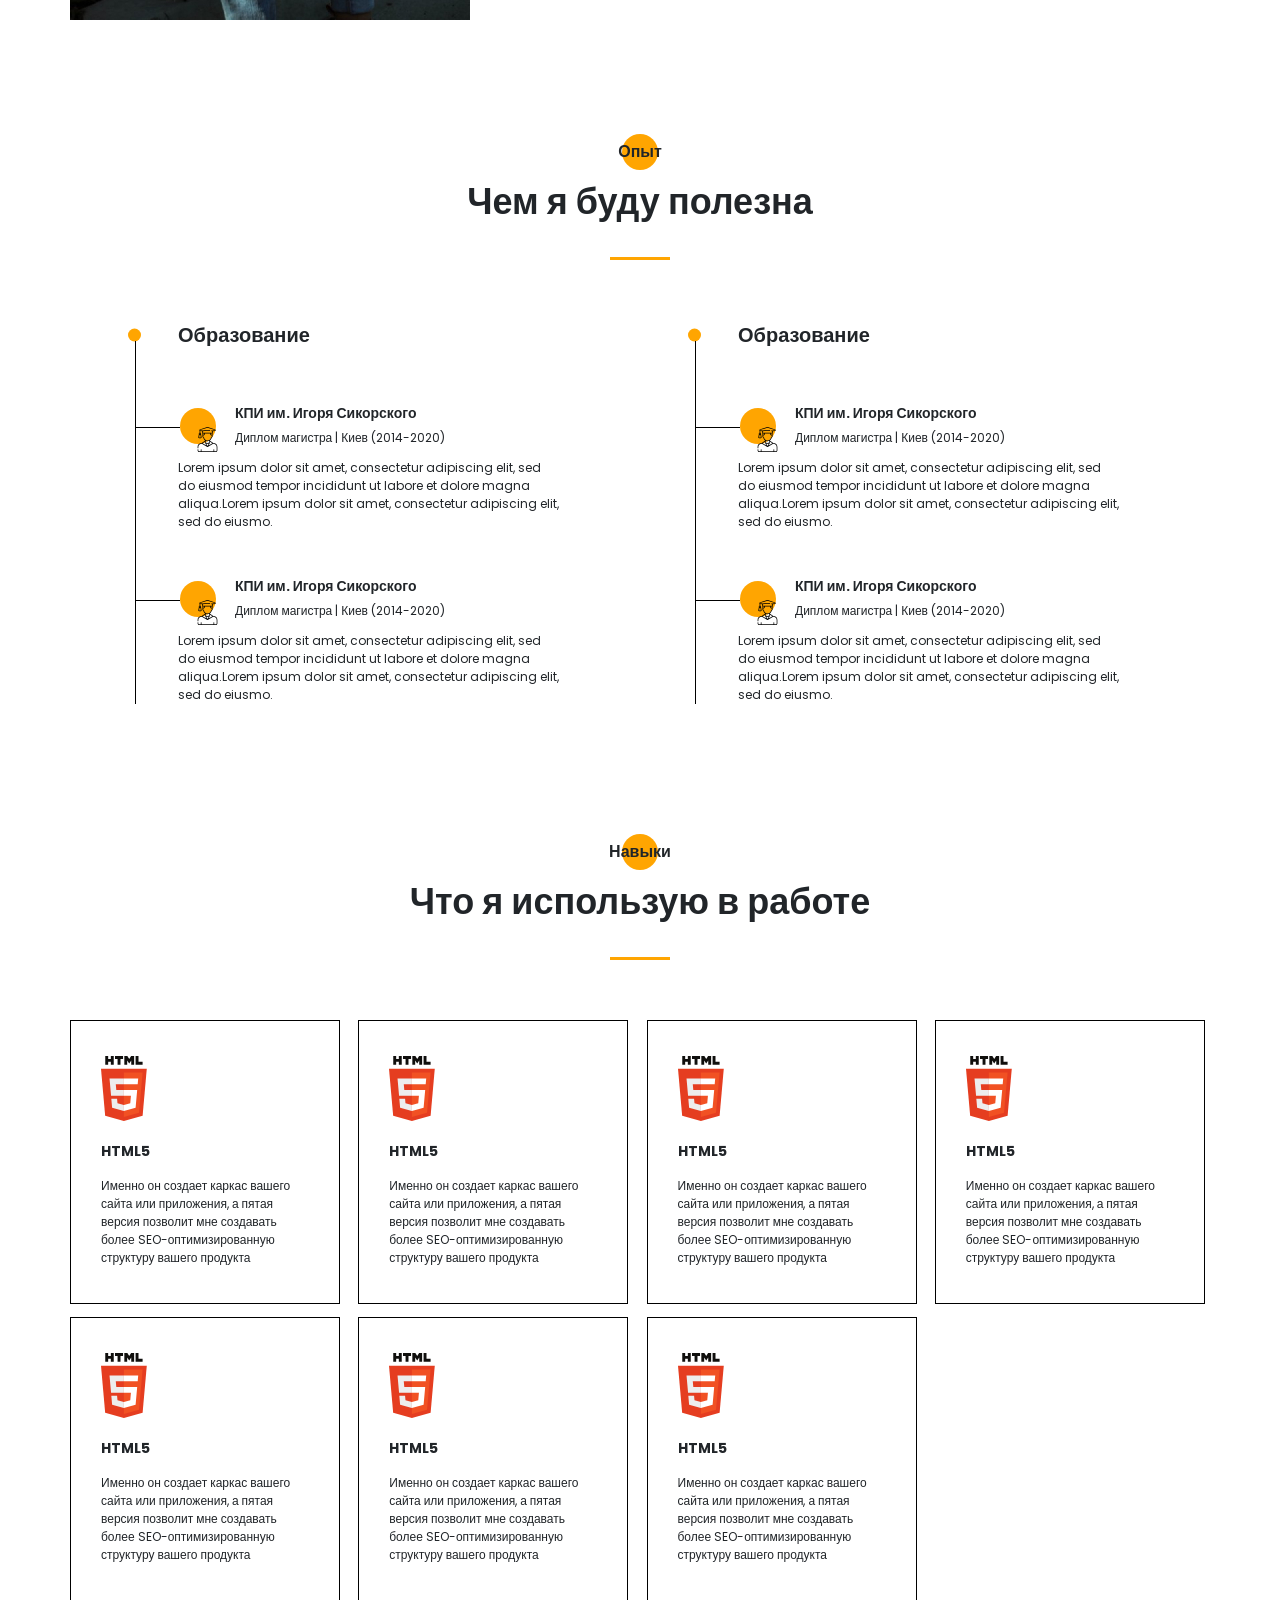
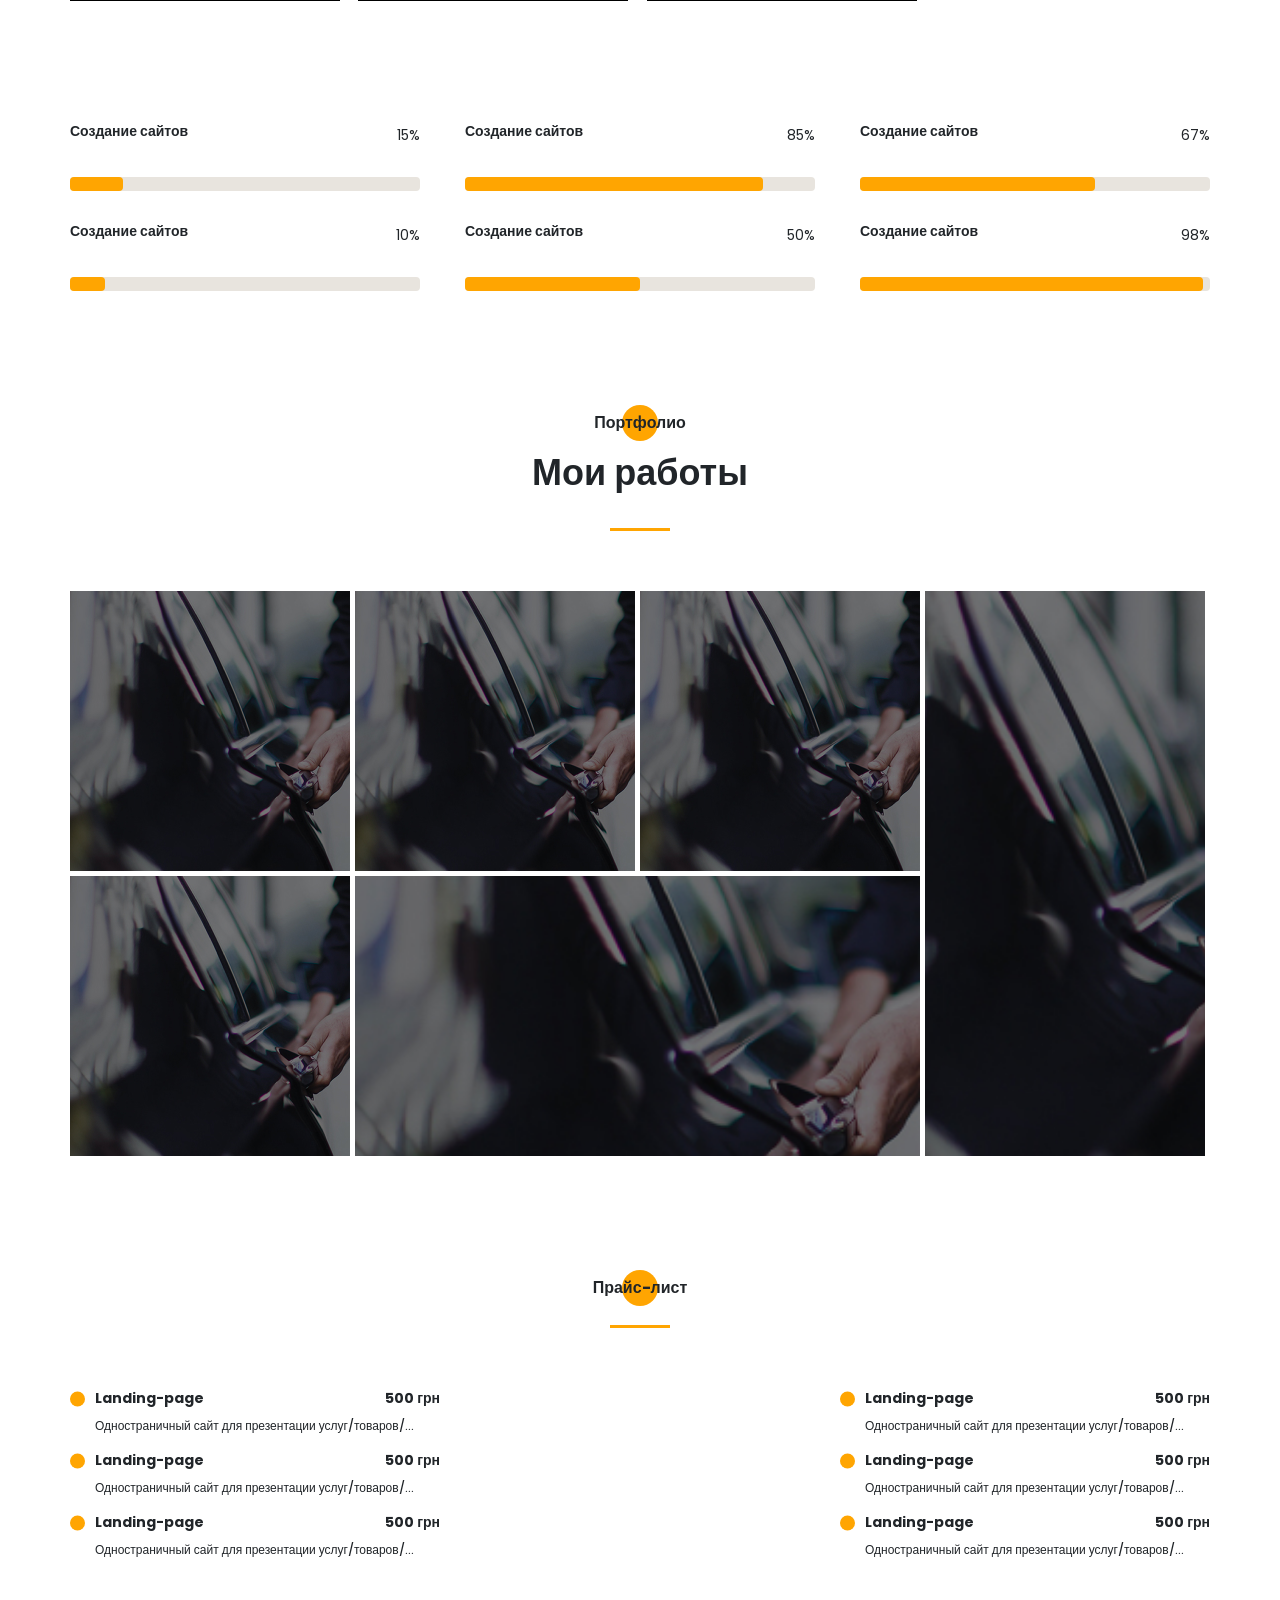
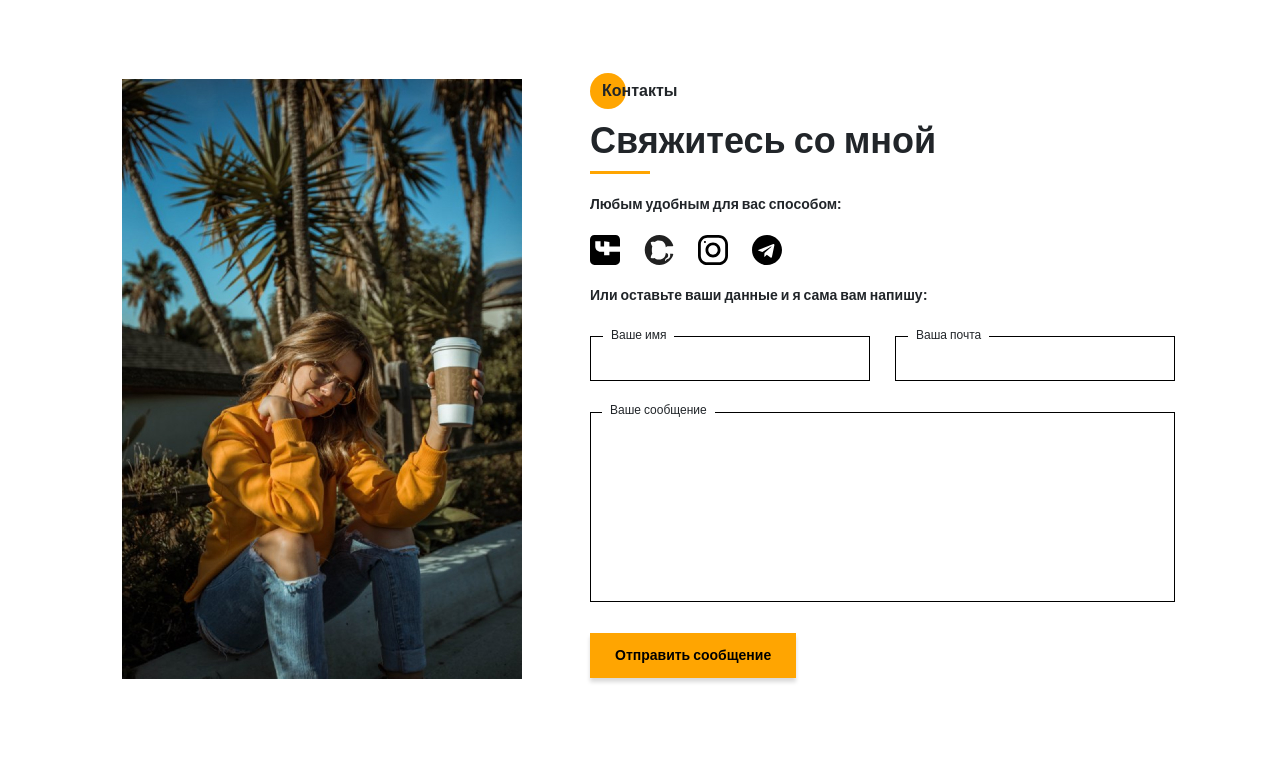
==== commit ad42bfa4: "added section cintacts" ====
--- a/src/index.html
+++ b/src/index.html
@@ -438,6 +438,55 @@
     </div>
   </section>
   <!-- ./price -->
+  <!-- contacts -->
+  <section class="contacts">
+    <div class="container">
+      <div class="contacts__wrapper">
+        <div class="contacts__photo">
+          <img src="./img/main_photo.jpg" alt="photo">
+        </div>
+        <div class="contacts__description">
+          <h2 class="title title--fz16 contacts__title">Контакты</h2>
+          <div class="title title-fz36 contacts__subtitle">Свяжитесь со мной</div>
+          <div class="divider"></div>
+          <div class="title title--fz14 contacts__text">Любым удобным для вас способом:</div>
+          <div class="contacts__socials">
+            <a href="#!" class="contacts__link">
+              <img src="./icons/social/facebook.svg" alt="facebook">
+            </a>
+            <a href="#!" class="contacts__link">
+              <img src="./icons/social/github.svg" alt="github">
+            </a>
+            <a href="#!" class="contacts__link">
+              <img src="./icons/social/instagram.svg" alt="instagram">
+            </a>
+            <a href="#!" class="contacts__link">
+              <img src="./icons/social/telegram.svg" alt="telegram">
+            </a>
+          </div>
+          <div class="title title--fz14 contacts__text">Или оставьте ваши данные и я сама вам напишу:</div>
+          <form action="#" class="contacts__form">
+            <div class="contacts__input">
+              <input name="name" id="name" type="text">
+              <label for="name">Ваше имя</label>
+            </div>  
+            <div class="contacts__input">
+              <input name="email" id="email" type="email">
+              <label for="email">Ваша почта</label>
+            </div>
+            <div class="contacts__textarea">
+              <textarea name="text" id="text"></textarea>
+              <label for="text">Ваше сообщение</label>
+            </div>
+            <div>
+              <button class="btn contacts__btn">Отправить сообщение</button>
+            </div>
+          </form>
+        </div>
+      </div>
+    </div>
+  </section>
+  <!-- ./contacts -->
   <script src="js/script.js"></script>
 </body>
 </html>
--- a/src/css/style.min.css
+++ b/src/css/style.min.css
@@ -4,4 +4,4 @@
  * Copyright 2011-2019 Twitter, Inc.
  * Licensed under MIT (https://github.com/twbs/bootstrap/blob/master/LICENSE)
  * Forked from Normalize.css, licensed MIT (https://github.com/necolas/normalize.css/blob/master/LICENSE.md)
- */@import url(https://fonts.googleapis.com/css2?family=Poppins:wght@500;700&display=swap);*,::after,::before{box-sizing:border-box}html{font-family:sans-serif;line-height:1.15;-webkit-text-size-adjust:100%;-webkit-tap-highlight-color:rgba(0,0,0,0)}article,aside,figcaption,figure,footer,header,hgroup,main,nav,section{display:block}body{margin:0;font-family:-apple-system,BlinkMacSystemFont,"Segoe UI",Roboto,"Helvetica Neue",Arial,"Noto Sans",sans-serif,"Apple Color Emoji","Segoe UI Emoji","Segoe UI Symbol","Noto Color Emoji";font-size:1rem;font-weight:400;line-height:1.5;color:#212529;text-align:left;background-color:#fff}[tabindex="-1"]:focus{outline:0!important}hr{box-sizing:content-box;height:0;overflow:visible}h1,h2,h3,h4,h5,h6{margin-top:0;margin-bottom:.5rem}p{margin-top:0;margin-bottom:1rem}abbr[data-original-title],abbr[title]{text-decoration:underline;-webkit-text-decoration:underline dotted;text-decoration:underline dotted;cursor:help;border-bottom:0;-webkit-text-decoration-skip-ink:none;text-decoration-skip-ink:none}address{margin-bottom:1rem;font-style:normal;line-height:inherit}dl,ol,ul{margin-top:0;margin-bottom:1rem}ol ol,ol ul,ul ol,ul ul{margin-bottom:0}dt{font-weight:700}dd{margin-bottom:.5rem;margin-left:0}blockquote{margin:0 0 1rem}b,strong{font-weight:bolder}small{font-size:80%}sub,sup{position:relative;font-size:75%;line-height:0;vertical-align:baseline}sub{bottom:-.25em}sup{top:-.5em}a{color:#007bff;text-decoration:none;background-color:rgba(0,0,0,0)}a:hover{color:#0056b3;text-decoration:underline}a:not([href]):not([tabindex]){color:inherit;text-decoration:none}a:not([href]):not([tabindex]):focus,a:not([href]):not([tabindex]):hover{color:inherit;text-decoration:none}a:not([href]):not([tabindex]):focus{outline:0}code,kbd,pre,samp{font-family:SFMono-Regular,Menlo,Monaco,Consolas,"Liberation Mono","Courier New",monospace;font-size:1em}pre{margin-top:0;margin-bottom:1rem;overflow:auto}figure{margin:0 0 1rem}img{vertical-align:middle;border-style:none}svg{overflow:hidden;vertical-align:middle}table{border-collapse:collapse}caption{padding-top:.75rem;padding-bottom:.75rem;color:#6c757d;text-align:left;caption-side:bottom}th{text-align:inherit}label{display:inline-block;margin-bottom:.5rem}button{border-radius:0}button:focus{outline:1px dotted;outline:5px auto -webkit-focus-ring-color}button,input,optgroup,select,textarea{margin:0;font-family:inherit;font-size:inherit;line-height:inherit}button,input{overflow:visible}button,select{text-transform:none}select{word-wrap:normal}[type=button],[type=reset],[type=submit],button{-webkit-appearance:button}[type=button]:not(:disabled),[type=reset]:not(:disabled),[type=submit]:not(:disabled),button:not(:disabled){cursor:pointer}[type=button]::-moz-focus-inner,[type=reset]::-moz-focus-inner,[type=submit]::-moz-focus-inner,button::-moz-focus-inner{padding:0;border-style:none}input[type=checkbox],input[type=radio]{box-sizing:border-box;padding:0}input[type=date],input[type=datetime-local],input[type=month],input[type=time]{-webkit-appearance:listbox}textarea{overflow:auto;resize:vertical}fieldset{min-width:0;padding:0;margin:0;border:0}legend{display:block;width:100%;max-width:100%;padding:0;margin-bottom:.5rem;font-size:1.5rem;line-height:inherit;color:inherit;white-space:normal}progress{vertical-align:baseline}[type=number]::-webkit-inner-spin-button,[type=number]::-webkit-outer-spin-button{height:auto}[type=search]{outline-offset:-2px;-webkit-appearance:none}[type=search]::-webkit-search-decoration{-webkit-appearance:none}::-webkit-file-upload-button{font:inherit;-webkit-appearance:button}output{display:inline-block}summary{display:list-item;cursor:pointer}template{display:none}[hidden]{display:none!important}*,::after,::before{padding:0;margin:0;border:0;box-sizing:border-box}body,html{height:100%;line-height:1}a,a:visited{color:inherit;text-decoration:none}a:hover{color:inherit;text-decoration:none}a:active,a:focus{outline:0}aside,footer,header,main,nav,section{display:block}h1,h2,h3,h4,h5,h6,p{font-size:inherit;font-weight:inherit;line-height:inherit}p+p{margin-top:1em}ul{list-style:none}img,svg{vertical-align:top;max-width:100%;height:auto}button,input,select,textarea{font-family:inherit;font-size:inherit}input::-ms-clear{display:none}button,input[type=submit]{display:inline-block;box-shadow:none;background-color:rgba(0,0,0,0);background:0 0;cursor:pointer}button:active,button:focus,input:active,input:focus{outline:0}button::-moz-focus-inner{padding:0;border:0}label{cursor:pointer}legend{display:block}*{font-family:Poppins,sans-serif;margin:0;padding:0}.container{max-width:1170px;margin:0 auto;padding:0 15px}.divider{width:60px;height:3px;background-color:#ffa501;margin:25px auto 0 auto}.promo{min-height:100vh;position:relative;background:url(../img/main_bg.jpg) center/cover no-repeat;padding-top:205px}.promo__subtitle{position:relative;padding-left:10px;z-index:2}.promo__subtitle::before{content:"";position:absolute;width:36px;height:36px;background:#ffa501;border-radius:50%;top:50%;transform:translateY(-50%);left:0;z-index:-1}.promo__title{max-width:535px;margin-top:10px}.promo__btns{margin-top:25px;display:flex;align-items:center;max-width:250px;justify-content:space-between}.promo__link{color:#000;font-weight:700}.title{font-weight:700;font-size:36px;line-height:60px}.title--fz14{font-size:14px;line-height:21px}.title--fz16{font-size:16px;line-height:24px}.title--fz20{font-size:20px;line-height:30px}.title--fz36{font-size:36px}.title--fz48{font-size:48px}.btn{height:45px;background-color:#ffa501;box-shadow:0 4px 4px rgba(0,0,0,.15);padding:12px 25px;display:flex;align-items:center;justify-content:center}.sidepanel{position:fixed;top:230px;left:50px;display:flex;flex-direction:column;justify-content:space-between;align-items:center;height:340px;z-index:3}.sidepanel__divider{width:2px;height:70px;background-color:#000}.sidepanel__text{height:150px;width:25px}.sidepanel__text span{display:block;transform:rotate(-90deg) translate(-40%,-400%);width:150px;font-weight:700}.hamburger{position:absolute;top:20px;right:30px;height:22px;display:flex;flex-direction:column;justify-content:space-between;align-items:flex-end;cursor:pointer}.hamburger.active{display:none}.hamburger span{display:block;width:30px;height:3px;background-color:#151812}.hamburger span.long{width:36px}.menu{position:fixed;top:0;left:-100%;width:100%;height:100vh;z-index:10;visibility:hidden;opacity:0;transition:all .6s}.menu.active{left:0;visibility:visible;opacity:1}.menu__block{width:345px;background-color:#ffa501;height:100%;padding-top:140px;padding-left:40px;position:relative;z-index:10;transition:all .6s}.menu__close{position:absolute;top:25px;right:25px;cursor:pointer}.menu__list{padding-left:35px}.menu__link{font-weight:700;font-size:24px;line-height:36px;color:#fff;margin-bottom:15px;position:relative}.menu__link::before{content:"";position:absolute;left:-35px;top:50%;transform:translateY(-50%);width:15px;height:15px;border:1px solid #000;border-radius:50%;transition:all .6s}.menu__link:hover::before{background-color:#fff}.menu__social{position:absolute;bottom:50px;width:90px;display:flex;align-items:center;justify-content:space-between;left:50%;transform:translateX(-50%)}.menu__overlay{position:fixed;top:0;left:0;width:100%;height:100%;background-color:#fff;opacity:.75}.about{padding-top:120px}.about__wrapper{display:grid;grid-template-columns:400px 1fr;grid-template-rows:minmax(245px,auto) minmax(255px,auto);grid-auto-rows:minmax(245px,auto);-moz-column-gap:70px;column-gap:70px;row-gap:40px}.about__photo{grid-row:1/3}.about__description{padding-top:5px}.about__description .divider{margin:0}.about__title{position:relative;padding-left:12px}.about__title::before{content:"";position:absolute;width:36px;height:36px;background:#ffa501;border-radius:50%;top:50%;transform:translateY(-50%);left:0;z-index:-1}.about__text{font-size:14px;line-height:21px;margin-top:20px}.about__skills{display:grid;grid-template:repeat(2,minmax(115px,auto))/repeat(2,260px);grid-auto-rows:1fr;row-gap:20px;-moz-column-gap:50px;column-gap:50px}.about__skills-item{display:grid;grid-template-columns:40px auto;-moz-column-gap:20px;column-gap:20px}.about__skills-circle{position:relative;padding:15px 0 0 15px}.about__skills-circle::before{content:"";position:absolute;width:36px;height:36px;background:#ffa501;border-radius:50%;top:50%;transform:translateY(-50%);left:0;z-index:-1}.about__skills-circle::before{top:15%}.about__skills-text{font-size:12px;line-height:18px;margin-top:6px}.resume{padding-top:120px}.resume__subtitle,.resume__title{text-align:center}.resume__title{position:relative}.resume__title::before{content:"";position:absolute;width:36px;height:36px;background:#ffa501;border-radius:50%;top:50%;transform:translateY(-50%);left:0;z-index:-1}.resume__title::before{top:-6px;left:50%;transform:translateX(-50%)}.resume__wrapper{padding:60px 65px 0 65px;display:grid;grid-template-columns:repeat(2,425px);-moz-column-gap:135px;column-gap:135px}.resume__column-title{position:relative;padding-left:43px}.resume__column-title::before{content:"";position:absolute;width:36px;height:36px;background:#ffa501;border-radius:50%;top:50%;transform:translateY(-50%);left:0;z-index:-1}.resume__column-title::before{width:13px;height:13px;left:-7px}.resume__column li{position:relative}.resume__column li::after{content:"";width:1px;height:calc(100% + 17px);position:absolute;top:-17px;left:0;background-color:#000}.resume__item{position:relative}.resume__item::before{content:"";height:1px;width:45px;position:absolute;top:69px;left:0;background-color:#000}.resume__item-head{position:relative;padding-left:100px;padding-top:45px}.resume__item-head h4{margin-bottom:0}.resume__item-icon{position:absolute;top:55px;left:45px}.resume__item-icon::before{content:"";position:absolute;width:36px;height:36px;background:#ffa501;border-radius:50%;top:50%;transform:translateY(-50%);left:0;z-index:-1}.resume__item-icon img{position:relative;left:17px;top:14px}.resume__item-location{font-size:12px;line-height:18px;margin-top:5px}.resume__item-body{padding-left:43px;padding-top:12px;font-size:12px;line-height:18px}.skill{padding-top:120px}.skill__title{text-align:center;position:relative}.skill__title::before{content:"";position:absolute;width:36px;height:36px;background:#ffa501;border-radius:50%;top:50%;transform:translateY(-50%);left:0;z-index:-1}.skill__title::before{top:-6px;left:50%;transform:translateX(-50%)}.skill__subtitle{text-align:center}.skill__items{margin-top:60px;display:grid;grid-template:repeat(2,minmax(270px,auto))/repeat(4,1fr);gap:13px;grid-auto-rows:2,minmax(270px,auto)}.skill__experiences{margin-top:120px;display:grid;grid-template:repeat(2,minmax(60px,auto))/repeat(3,1fr);grid-auto-rows:2,minmax(60px,auto);-moz-column-gap:45px;column-gap:45px;row-gap:30px}.skill-item{padding:35px 30px 20px 30px;border:1px solid #000;max-width:270px}.skill-item__title{font-size:14px;margin-top:20px;line-height:21px;margin-bottom:0}.skill-item__text{margin-top:15px;font-size:12px;line-height:18px}.experience-item__top{display:flex;align-items:center;justify-content:space-between}.experience-item__percent{font-size:14px;line-height:21px}.experience-item__divider{width:100%;height:14px;background:#e8e4de;border-radius:4px;margin-top:27px}.experience-item__divider span{display:block;height:100%;background-color:#ffa501;border-radius:4px}.portfolio{padding-top:120px}.portfolio__subtitle,.portfolio__title{text-align:center}.portfolio__title{position:relative}.portfolio__title::before{content:"";position:absolute;width:36px;height:36px;background:#ffa501;border-radius:50%;top:50%;transform:translateY(-50%);left:0;z-index:-1}.portfolio__title::before{top:-6px;left:50%;transform:translateX(-50%)}.portfolio__wrapper{margin-top:60px;display:grid;grid-template:repeat(2,280px)/repeat(4,280px);grid-auto-rows:280px;gap:5px}.portfolio__wrapper .vertical{grid-row:1/3;grid-column:4/5}.portfolio__wrapper .horizontal{grid-row:2/3;grid-column:2/4}.portfolio__item{transition:.6s}.portfolio__item img{-o-object-fit:cover;object-fit:cover;width:100%;height:100%}.portfolio__item:hover{filter:blur(5px)}.price{padding-top:120px}.price__title{position:relative;text-align:center}.price__title::before{content:"";position:absolute;width:36px;height:36px;background:#ffa501;border-radius:50%;top:50%;transform:translateY(-50%);left:0;z-index:-1}.price__title::before{top:-6px;left:50%;transform:translateX(-50%)}.price__wrapper{margin-top:60px;display:grid;grid-template:repeat(3,1fr)/repeat(2,370px);grid-auto-rows:repeat(3,1fr);justify-content:space-between;row-gap:15px}.price__item{padding-left:25px;position:relative}.price__item::before{content:"";position:absolute;width:36px;height:36px;background:#ffa501;border-radius:50%;top:50%;transform:translateY(-50%);left:0;z-index:-1}.price__item::before{width:15px;height:15px;left:0;top:11px}.price__description{display:flex;justify-content:space-between}.price__value{font-weight:700;font-size:14px;line-height:21px}.price__text{font-weight:500;font-size:12px;line-height:18px}+ */@import url(https://fonts.googleapis.com/css2?family=Poppins:wght@500;700&display=swap);*,::after,::before{box-sizing:border-box}html{font-family:sans-serif;line-height:1.15;-webkit-text-size-adjust:100%;-webkit-tap-highlight-color:rgba(0,0,0,0)}article,aside,figcaption,figure,footer,header,hgroup,main,nav,section{display:block}body{margin:0;font-family:-apple-system,BlinkMacSystemFont,"Segoe UI",Roboto,"Helvetica Neue",Arial,"Noto Sans",sans-serif,"Apple Color Emoji","Segoe UI Emoji","Segoe UI Symbol","Noto Color Emoji";font-size:1rem;font-weight:400;line-height:1.5;color:#212529;text-align:left;background-color:#fff}[tabindex="-1"]:focus{outline:0!important}hr{box-sizing:content-box;height:0;overflow:visible}h1,h2,h3,h4,h5,h6{margin-top:0;margin-bottom:.5rem}p{margin-top:0;margin-bottom:1rem}abbr[data-original-title],abbr[title]{text-decoration:underline;-webkit-text-decoration:underline dotted;text-decoration:underline dotted;cursor:help;border-bottom:0;-webkit-text-decoration-skip-ink:none;text-decoration-skip-ink:none}address{margin-bottom:1rem;font-style:normal;line-height:inherit}dl,ol,ul{margin-top:0;margin-bottom:1rem}ol ol,ol ul,ul ol,ul ul{margin-bottom:0}dt{font-weight:700}dd{margin-bottom:.5rem;margin-left:0}blockquote{margin:0 0 1rem}b,strong{font-weight:bolder}small{font-size:80%}sub,sup{position:relative;font-size:75%;line-height:0;vertical-align:baseline}sub{bottom:-.25em}sup{top:-.5em}a{color:#007bff;text-decoration:none;background-color:rgba(0,0,0,0)}a:hover{color:#0056b3;text-decoration:underline}a:not([href]):not([tabindex]){color:inherit;text-decoration:none}a:not([href]):not([tabindex]):focus,a:not([href]):not([tabindex]):hover{color:inherit;text-decoration:none}a:not([href]):not([tabindex]):focus{outline:0}code,kbd,pre,samp{font-family:SFMono-Regular,Menlo,Monaco,Consolas,"Liberation Mono","Courier New",monospace;font-size:1em}pre{margin-top:0;margin-bottom:1rem;overflow:auto}figure{margin:0 0 1rem}img{vertical-align:middle;border-style:none}svg{overflow:hidden;vertical-align:middle}table{border-collapse:collapse}caption{padding-top:.75rem;padding-bottom:.75rem;color:#6c757d;text-align:left;caption-side:bottom}th{text-align:inherit}label{display:inline-block;margin-bottom:.5rem}button{border-radius:0}button:focus{outline:1px dotted;outline:5px auto -webkit-focus-ring-color}button,input,optgroup,select,textarea{margin:0;font-family:inherit;font-size:inherit;line-height:inherit}button,input{overflow:visible}button,select{text-transform:none}select{word-wrap:normal}[type=button],[type=reset],[type=submit],button{-webkit-appearance:button}[type=button]:not(:disabled),[type=reset]:not(:disabled),[type=submit]:not(:disabled),button:not(:disabled){cursor:pointer}[type=button]::-moz-focus-inner,[type=reset]::-moz-focus-inner,[type=submit]::-moz-focus-inner,button::-moz-focus-inner{padding:0;border-style:none}input[type=checkbox],input[type=radio]{box-sizing:border-box;padding:0}input[type=date],input[type=datetime-local],input[type=month],input[type=time]{-webkit-appearance:listbox}textarea{overflow:auto;resize:vertical}fieldset{min-width:0;padding:0;margin:0;border:0}legend{display:block;width:100%;max-width:100%;padding:0;margin-bottom:.5rem;font-size:1.5rem;line-height:inherit;color:inherit;white-space:normal}progress{vertical-align:baseline}[type=number]::-webkit-inner-spin-button,[type=number]::-webkit-outer-spin-button{height:auto}[type=search]{outline-offset:-2px;-webkit-appearance:none}[type=search]::-webkit-search-decoration{-webkit-appearance:none}::-webkit-file-upload-button{font:inherit;-webkit-appearance:button}output{display:inline-block}summary{display:list-item;cursor:pointer}template{display:none}[hidden]{display:none!important}*,::after,::before{padding:0;margin:0;border:0;box-sizing:border-box}body,html{height:100%;line-height:1}a,a:visited{color:inherit;text-decoration:none}a:hover{color:inherit;text-decoration:none}a:active,a:focus{outline:0}aside,footer,header,main,nav,section{display:block}h1,h2,h3,h4,h5,h6,p{font-size:inherit;font-weight:inherit;line-height:inherit}p+p{margin-top:1em}ul{list-style:none}img,svg{vertical-align:top;max-width:100%;height:auto}button,input,select,textarea{font-family:inherit;font-size:inherit}input::-ms-clear{display:none}button,input[type=submit]{display:inline-block;box-shadow:none;background-color:rgba(0,0,0,0);background:0 0;cursor:pointer}button:active,button:focus,input:active,input:focus{outline:0}button::-moz-focus-inner{padding:0;border:0}label{cursor:pointer}legend{display:block}*{font-family:Poppins,sans-serif;margin:0;padding:0}.container{max-width:1170px;margin:0 auto;padding:0 15px}.divider{width:60px;height:3px;background-color:#ffa501;margin:25px auto 0 auto}.promo{min-height:100vh;position:relative;background:url(../img/main_bg.jpg) center/cover no-repeat;padding-top:205px}.promo__subtitle{position:relative;padding-left:10px;z-index:2}.promo__subtitle::before{content:"";position:absolute;width:36px;height:36px;background:#ffa501;border-radius:50%;top:50%;transform:translateY(-50%);left:0;z-index:-1}.promo__title{max-width:535px;margin-top:10px}.promo__btns{margin-top:25px;display:flex;align-items:center;max-width:250px;justify-content:space-between}.promo__link{color:#000;font-weight:700}.title{font-weight:700;font-size:36px;line-height:60px}.title--fz14{font-size:14px;line-height:21px}.title--fz16{font-size:16px;line-height:24px}.title--fz20{font-size:20px;line-height:30px}.title--fz36{font-size:36px}.title--fz48{font-size:48px}.btn{height:45px;background-color:#ffa501;box-shadow:0 4px 4px rgba(0,0,0,.15);padding:12px 25px;display:flex;align-items:center;justify-content:center}.sidepanel{position:fixed;top:230px;left:50px;display:flex;flex-direction:column;justify-content:space-between;align-items:center;height:340px;z-index:3}.sidepanel__divider{width:2px;height:70px;background-color:#000}.sidepanel__text{height:150px;width:25px}.sidepanel__text span{display:block;transform:rotate(-90deg) translate(-40%,-400%);width:150px;font-weight:700}.hamburger{position:absolute;top:20px;right:30px;height:22px;display:flex;flex-direction:column;justify-content:space-between;align-items:flex-end;cursor:pointer}.hamburger.active{display:none}.hamburger span{display:block;width:30px;height:3px;background-color:#151812}.hamburger span.long{width:36px}.menu{position:fixed;top:0;left:-100%;width:100%;height:100vh;z-index:10;visibility:hidden;opacity:0;transition:all .6s}.menu.active{left:0;visibility:visible;opacity:1}.menu__block{width:345px;background-color:#ffa501;height:100%;padding-top:140px;padding-left:40px;position:relative;z-index:10;transition:all .6s}.menu__close{position:absolute;top:25px;right:25px;cursor:pointer}.menu__list{padding-left:35px}.menu__link{font-weight:700;font-size:24px;line-height:36px;color:#fff;margin-bottom:15px;position:relative}.menu__link::before{content:"";position:absolute;left:-35px;top:50%;transform:translateY(-50%);width:15px;height:15px;border:1px solid #000;border-radius:50%;transition:all .6s}.menu__link:hover::before{background-color:#fff}.menu__social{position:absolute;bottom:50px;width:90px;display:flex;align-items:center;justify-content:space-between;left:50%;transform:translateX(-50%)}.menu__overlay{position:fixed;top:0;left:0;width:100%;height:100%;background-color:#fff;opacity:.75}.about{padding-top:120px}.about__wrapper{display:grid;grid-template-columns:400px 1fr;grid-template-rows:minmax(245px,auto) minmax(255px,auto);grid-auto-rows:minmax(245px,auto);-moz-column-gap:70px;column-gap:70px;row-gap:40px}.about__photo{grid-row:1/3}.about__description{padding-top:5px}.about__description .divider{margin:0}.about__title{position:relative;padding-left:12px}.about__title::before{content:"";position:absolute;width:36px;height:36px;background:#ffa501;border-radius:50%;top:50%;transform:translateY(-50%);left:0;z-index:-1}.about__text{font-size:14px;line-height:21px;margin-top:20px}.about__skills{display:grid;grid-template:repeat(2,minmax(115px,auto))/repeat(2,260px);grid-auto-rows:1fr;row-gap:20px;-moz-column-gap:50px;column-gap:50px}.about__skills-item{display:grid;grid-template-columns:40px auto;-moz-column-gap:20px;column-gap:20px}.about__skills-circle{position:relative;padding:15px 0 0 15px}.about__skills-circle::before{content:"";position:absolute;width:36px;height:36px;background:#ffa501;border-radius:50%;top:50%;transform:translateY(-50%);left:0;z-index:-1}.about__skills-circle::before{top:15%}.about__skills-text{font-size:12px;line-height:18px;margin-top:6px}.resume{padding-top:120px}.resume__subtitle,.resume__title{text-align:center}.resume__title{position:relative}.resume__title::before{content:"";position:absolute;width:36px;height:36px;background:#ffa501;border-radius:50%;top:50%;transform:translateY(-50%);left:0;z-index:-1}.resume__title::before{top:-6px;left:50%;transform:translateX(-50%)}.resume__wrapper{padding:60px 65px 0 65px;display:grid;grid-template-columns:repeat(2,425px);-moz-column-gap:135px;column-gap:135px}.resume__column-title{position:relative;padding-left:43px}.resume__column-title::before{content:"";position:absolute;width:36px;height:36px;background:#ffa501;border-radius:50%;top:50%;transform:translateY(-50%);left:0;z-index:-1}.resume__column-title::before{width:13px;height:13px;left:-7px}.resume__column li{position:relative}.resume__column li::after{content:"";width:1px;height:calc(100% + 17px);position:absolute;top:-17px;left:0;background-color:#000}.resume__item{position:relative}.resume__item::before{content:"";height:1px;width:45px;position:absolute;top:69px;left:0;background-color:#000}.resume__item-head{position:relative;padding-left:100px;padding-top:45px}.resume__item-head h4{margin-bottom:0}.resume__item-icon{position:absolute;top:55px;left:45px}.resume__item-icon::before{content:"";position:absolute;width:36px;height:36px;background:#ffa501;border-radius:50%;top:50%;transform:translateY(-50%);left:0;z-index:-1}.resume__item-icon img{position:relative;left:17px;top:14px}.resume__item-location{font-size:12px;line-height:18px;margin-top:5px}.resume__item-body{padding-left:43px;padding-top:12px;font-size:12px;line-height:18px}.skill{padding-top:120px}.skill__title{text-align:center;position:relative}.skill__title::before{content:"";position:absolute;width:36px;height:36px;background:#ffa501;border-radius:50%;top:50%;transform:translateY(-50%);left:0;z-index:-1}.skill__title::before{top:-6px;left:50%;transform:translateX(-50%)}.skill__subtitle{text-align:center}.skill__items{margin-top:60px;display:grid;grid-template:repeat(2,minmax(270px,auto))/repeat(4,1fr);gap:13px;grid-auto-rows:2,minmax(270px,auto)}.skill__experiences{margin-top:120px;display:grid;grid-template:repeat(2,minmax(60px,auto))/repeat(3,1fr);grid-auto-rows:2,minmax(60px,auto);-moz-column-gap:45px;column-gap:45px;row-gap:30px}.skill-item{padding:35px 30px 20px 30px;border:1px solid #000;max-width:270px}.skill-item__title{font-size:14px;margin-top:20px;line-height:21px;margin-bottom:0}.skill-item__text{margin-top:15px;font-size:12px;line-height:18px}.experience-item__top{display:flex;align-items:center;justify-content:space-between}.experience-item__percent{font-size:14px;line-height:21px}.experience-item__divider{width:100%;height:14px;background:#e8e4de;border-radius:4px;margin-top:27px}.experience-item__divider span{display:block;height:100%;background-color:#ffa501;border-radius:4px}.portfolio{padding-top:120px}.portfolio__subtitle,.portfolio__title{text-align:center}.portfolio__title{position:relative}.portfolio__title::before{content:"";position:absolute;width:36px;height:36px;background:#ffa501;border-radius:50%;top:50%;transform:translateY(-50%);left:0;z-index:-1}.portfolio__title::before{top:-6px;left:50%;transform:translateX(-50%)}.portfolio__wrapper{margin-top:60px;display:grid;grid-template:repeat(2,280px)/repeat(4,280px);grid-auto-rows:280px;gap:5px}.portfolio__wrapper .vertical{grid-row:1/3;grid-column:4/5}.portfolio__wrapper .horizontal{grid-row:2/3;grid-column:2/4}.portfolio__item{transition:.6s}.portfolio__item img{-o-object-fit:cover;object-fit:cover;width:100%;height:100%}.portfolio__item:hover{filter:blur(5px)}.price{padding-top:120px}.price__title{position:relative;text-align:center}.price__title::before{content:"";position:absolute;width:36px;height:36px;background:#ffa501;border-radius:50%;top:50%;transform:translateY(-50%);left:0;z-index:-1}.price__title::before{top:-6px;left:50%;transform:translateX(-50%)}.price__wrapper{margin-top:60px;display:grid;grid-template:repeat(3,1fr)/repeat(2,370px);grid-auto-rows:repeat(3,1fr);justify-content:space-between;row-gap:15px}.price__item{padding-left:25px;position:relative}.price__item::before{content:"";position:absolute;width:36px;height:36px;background:#ffa501;border-radius:50%;top:50%;transform:translateY(-50%);left:0;z-index:-1}.price__item::before{width:15px;height:15px;left:0;top:11px}.price__description{display:flex;justify-content:space-between}.price__value{font-weight:700;font-size:14px;line-height:21px}.price__text{font-weight:500;font-size:12px;line-height:18px}.contacts{padding-top:120px;padding-bottom:90px}.contacts__title{position:relative;padding-left:12px}.contacts__title::before{content:"";position:absolute;width:36px;height:36px;background:#ffa501;border-radius:50%;top:50%;transform:translateY(-50%);left:0;z-index:-1}.contacts__wrapper{padding:0 35px 0 52px;display:grid;grid-template-columns:400px 585px;justify-content:space-between}.contacts__description .divider{margin:0}.contacts__socials,.contacts__text{margin-top:20px}.contacts__link{margin-right:20px}.contacts__link img{max-width:30px;max-height:30px;height:100%;width:100%}.contacts__form{margin-top:30px;display:grid;grid-template:45px 190px 45px/repeat(2,280px);justify-content:space-between;row-gap:31px}.contacts__form label{position:absolute;height:18px;padding:0 8px;background-color:#fff;font-size:12px;display:block;top:-8px;left:12px}.contacts__input{border:1px solid #000;position:relative}.contacts__input input{width:100%;height:100%;padding-left:0 20px;font-size:12px;line-height:18px}.contacts__textarea{grid-column:1/3;position:relative}.contacts__textarea textarea{width:100%;height:100%!important;resize:none;border:1px solid #000;padding:20px}.contacts__btn{font-weight:700;font-size:14px;line-height:21px}
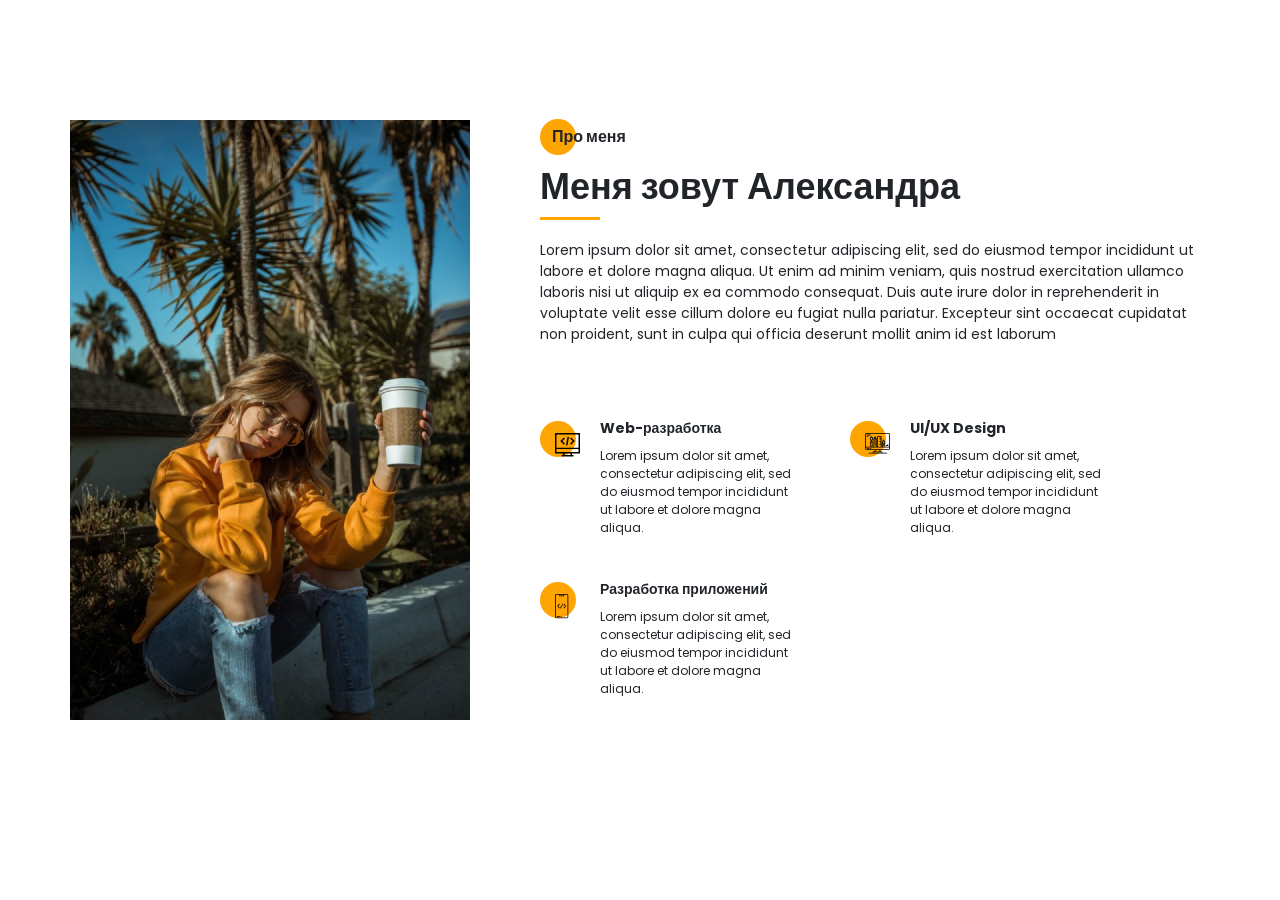
==== commit 5230c185: "responsive section promo and about" ====
--- a/src/index.html
+++ b/src/index.html
@@ -64,7 +64,7 @@
   </aside>
   <!-- ./sidepanel -->
   <!-- menu -->
-  <div class="menu">
+  <div class="menu none">
     <div class="menu__block">
       <div class="menu__close">
         <svg width="29" height="30" viewbox="0 0 29 30" fill="none" xmlns="http://www.w3.org/2000/svg">
@@ -105,7 +105,7 @@
   </div>
   <!-- ./menu -->
   <!-- promo -->
-  <section class="promo">
+  <section class="promo none">
     <!-- hamburger -->
     <div class="hamburger">
       <span></span>
@@ -169,7 +169,7 @@
   </section>
   <!-- ./about -->
   <!-- resume -->
-  <section class="resume">
+  <section class="resume none">
     <div class="container">
       <h2 class="title title--fz16 resume__title">Опыт</h2>
       <div class="title title--fz36 resume__subtitle">Чем я буду полезна</div>
@@ -238,7 +238,7 @@
   </section>
   <!-- ./resume -->
   <!-- skill -->
-  <section class="skill">
+  <section class="skill none">
     <div class="container">
       <h2 class="title title--fz16 skill__title">Навыки</h2>
       <div class="title title-fz36 skill__subtitle">Что я использую в работе</div>
@@ -358,7 +358,7 @@
   </section>
   <!-- ./skill -->
   <!-- portfolio -->
-  <section class="portfolio">
+  <section class="portfolio none">
     <div class="container">
       <h2 class="title title--fz16 portfolio__title">Портфолио</h2>
       <div class="title title-fz36 portfolio__subtitle">Мои работы</div>
@@ -387,7 +387,7 @@
   </section>
   <!-- ./portfolio -->
   <!-- price -->
-  <section class="price">
+  <section class="price none">
     <div class="container">
       <h2 class="title title--fz16 price__title">Прайс-лист</h2>
       <div class="divider"></div>
@@ -439,7 +439,7 @@
   </section>
   <!-- ./price -->
   <!-- contacts -->
-  <section class="contacts">
+  <section class="contacts none">
     <div class="container">
       <div class="contacts__wrapper">
         <div class="contacts__photo">
@@ -467,19 +467,23 @@
           <div class="title title--fz14 contacts__text">Или оставьте ваши данные и я сама вам напишу:</div>
           <form action="#" class="contacts__form">
             <div class="contacts__input">
-              <input name="name" id="name" type="text">
+              <input required name="name" id="name" type="text">
               <label for="name">Ваше имя</label>
             </div>  
             <div class="contacts__input">
-              <input name="email" id="email" type="email">
+              <input required name="email" id="email" type="email">
               <label for="email">Ваша почта</label>
             </div>
             <div class="contacts__textarea">
               <textarea name="text" id="text"></textarea>
               <label for="text">Ваше сообщение</label>
             </div>
-            <div>
+            <div class="contacts__triggers">
               <button class="btn contacts__btn">Отправить сообщение</button>
+              <div class="contacts__policy">
+                <input required type="checkbox"> 
+                <span>Я согласен(а) с <a href="./policy.html">политикой конфиденциальности</a></span>   
+              </div>
             </div>
           </form>
         </div>
--- a/src/css/style.min.css
+++ b/src/css/style.min.css
@@ -4,4 +4,4 @@
  * Copyright 2011-2019 Twitter, Inc.
  * Licensed under MIT (https://github.com/twbs/bootstrap/blob/master/LICENSE)
  * Forked from Normalize.css, licensed MIT (https://github.com/necolas/normalize.css/blob/master/LICENSE.md)
- */@import url(https://fonts.googleapis.com/css2?family=Poppins:wght@500;700&display=swap);*,::after,::before{box-sizing:border-box}html{font-family:sans-serif;line-height:1.15;-webkit-text-size-adjust:100%;-webkit-tap-highlight-color:rgba(0,0,0,0)}article,aside,figcaption,figure,footer,header,hgroup,main,nav,section{display:block}body{margin:0;font-family:-apple-system,BlinkMacSystemFont,"Segoe UI",Roboto,"Helvetica Neue",Arial,"Noto Sans",sans-serif,"Apple Color Emoji","Segoe UI Emoji","Segoe UI Symbol","Noto Color Emoji";font-size:1rem;font-weight:400;line-height:1.5;color:#212529;text-align:left;background-color:#fff}[tabindex="-1"]:focus{outline:0!important}hr{box-sizing:content-box;height:0;overflow:visible}h1,h2,h3,h4,h5,h6{margin-top:0;margin-bottom:.5rem}p{margin-top:0;margin-bottom:1rem}abbr[data-original-title],abbr[title]{text-decoration:underline;-webkit-text-decoration:underline dotted;text-decoration:underline dotted;cursor:help;border-bottom:0;-webkit-text-decoration-skip-ink:none;text-decoration-skip-ink:none}address{margin-bottom:1rem;font-style:normal;line-height:inherit}dl,ol,ul{margin-top:0;margin-bottom:1rem}ol ol,ol ul,ul ol,ul ul{margin-bottom:0}dt{font-weight:700}dd{margin-bottom:.5rem;margin-left:0}blockquote{margin:0 0 1rem}b,strong{font-weight:bolder}small{font-size:80%}sub,sup{position:relative;font-size:75%;line-height:0;vertical-align:baseline}sub{bottom:-.25em}sup{top:-.5em}a{color:#007bff;text-decoration:none;background-color:rgba(0,0,0,0)}a:hover{color:#0056b3;text-decoration:underline}a:not([href]):not([tabindex]){color:inherit;text-decoration:none}a:not([href]):not([tabindex]):focus,a:not([href]):not([tabindex]):hover{color:inherit;text-decoration:none}a:not([href]):not([tabindex]):focus{outline:0}code,kbd,pre,samp{font-family:SFMono-Regular,Menlo,Monaco,Consolas,"Liberation Mono","Courier New",monospace;font-size:1em}pre{margin-top:0;margin-bottom:1rem;overflow:auto}figure{margin:0 0 1rem}img{vertical-align:middle;border-style:none}svg{overflow:hidden;vertical-align:middle}table{border-collapse:collapse}caption{padding-top:.75rem;padding-bottom:.75rem;color:#6c757d;text-align:left;caption-side:bottom}th{text-align:inherit}label{display:inline-block;margin-bottom:.5rem}button{border-radius:0}button:focus{outline:1px dotted;outline:5px auto -webkit-focus-ring-color}button,input,optgroup,select,textarea{margin:0;font-family:inherit;font-size:inherit;line-height:inherit}button,input{overflow:visible}button,select{text-transform:none}select{word-wrap:normal}[type=button],[type=reset],[type=submit],button{-webkit-appearance:button}[type=button]:not(:disabled),[type=reset]:not(:disabled),[type=submit]:not(:disabled),button:not(:disabled){cursor:pointer}[type=button]::-moz-focus-inner,[type=reset]::-moz-focus-inner,[type=submit]::-moz-focus-inner,button::-moz-focus-inner{padding:0;border-style:none}input[type=checkbox],input[type=radio]{box-sizing:border-box;padding:0}input[type=date],input[type=datetime-local],input[type=month],input[type=time]{-webkit-appearance:listbox}textarea{overflow:auto;resize:vertical}fieldset{min-width:0;padding:0;margin:0;border:0}legend{display:block;width:100%;max-width:100%;padding:0;margin-bottom:.5rem;font-size:1.5rem;line-height:inherit;color:inherit;white-space:normal}progress{vertical-align:baseline}[type=number]::-webkit-inner-spin-button,[type=number]::-webkit-outer-spin-button{height:auto}[type=search]{outline-offset:-2px;-webkit-appearance:none}[type=search]::-webkit-search-decoration{-webkit-appearance:none}::-webkit-file-upload-button{font:inherit;-webkit-appearance:button}output{display:inline-block}summary{display:list-item;cursor:pointer}template{display:none}[hidden]{display:none!important}*,::after,::before{padding:0;margin:0;border:0;box-sizing:border-box}body,html{height:100%;line-height:1}a,a:visited{color:inherit;text-decoration:none}a:hover{color:inherit;text-decoration:none}a:active,a:focus{outline:0}aside,footer,header,main,nav,section{display:block}h1,h2,h3,h4,h5,h6,p{font-size:inherit;font-weight:inherit;line-height:inherit}p+p{margin-top:1em}ul{list-style:none}img,svg{vertical-align:top;max-width:100%;height:auto}button,input,select,textarea{font-family:inherit;font-size:inherit}input::-ms-clear{display:none}button,input[type=submit]{display:inline-block;box-shadow:none;background-color:rgba(0,0,0,0);background:0 0;cursor:pointer}button:active,button:focus,input:active,input:focus{outline:0}button::-moz-focus-inner{padding:0;border:0}label{cursor:pointer}legend{display:block}*{font-family:Poppins,sans-serif;margin:0;padding:0}.container{max-width:1170px;margin:0 auto;padding:0 15px}.divider{width:60px;height:3px;background-color:#ffa501;margin:25px auto 0 auto}.promo{min-height:100vh;position:relative;background:url(../img/main_bg.jpg) center/cover no-repeat;padding-top:205px}.promo__subtitle{position:relative;padding-left:10px;z-index:2}.promo__subtitle::before{content:"";position:absolute;width:36px;height:36px;background:#ffa501;border-radius:50%;top:50%;transform:translateY(-50%);left:0;z-index:-1}.promo__title{max-width:535px;margin-top:10px}.promo__btns{margin-top:25px;display:flex;align-items:center;max-width:250px;justify-content:space-between}.promo__link{color:#000;font-weight:700}.title{font-weight:700;font-size:36px;line-height:60px}.title--fz14{font-size:14px;line-height:21px}.title--fz16{font-size:16px;line-height:24px}.title--fz20{font-size:20px;line-height:30px}.title--fz36{font-size:36px}.title--fz48{font-size:48px}.btn{height:45px;background-color:#ffa501;box-shadow:0 4px 4px rgba(0,0,0,.15);padding:12px 25px;display:flex;align-items:center;justify-content:center}.sidepanel{position:fixed;top:230px;left:50px;display:flex;flex-direction:column;justify-content:space-between;align-items:center;height:340px;z-index:3}.sidepanel__divider{width:2px;height:70px;background-color:#000}.sidepanel__text{height:150px;width:25px}.sidepanel__text span{display:block;transform:rotate(-90deg) translate(-40%,-400%);width:150px;font-weight:700}.hamburger{position:absolute;top:20px;right:30px;height:22px;display:flex;flex-direction:column;justify-content:space-between;align-items:flex-end;cursor:pointer}.hamburger.active{display:none}.hamburger span{display:block;width:30px;height:3px;background-color:#151812}.hamburger span.long{width:36px}.menu{position:fixed;top:0;left:-100%;width:100%;height:100vh;z-index:10;visibility:hidden;opacity:0;transition:all .6s}.menu.active{left:0;visibility:visible;opacity:1}.menu__block{width:345px;background-color:#ffa501;height:100%;padding-top:140px;padding-left:40px;position:relative;z-index:10;transition:all .6s}.menu__close{position:absolute;top:25px;right:25px;cursor:pointer}.menu__list{padding-left:35px}.menu__link{font-weight:700;font-size:24px;line-height:36px;color:#fff;margin-bottom:15px;position:relative}.menu__link::before{content:"";position:absolute;left:-35px;top:50%;transform:translateY(-50%);width:15px;height:15px;border:1px solid #000;border-radius:50%;transition:all .6s}.menu__link:hover::before{background-color:#fff}.menu__social{position:absolute;bottom:50px;width:90px;display:flex;align-items:center;justify-content:space-between;left:50%;transform:translateX(-50%)}.menu__overlay{position:fixed;top:0;left:0;width:100%;height:100%;background-color:#fff;opacity:.75}.about{padding-top:120px}.about__wrapper{display:grid;grid-template-columns:400px 1fr;grid-template-rows:minmax(245px,auto) minmax(255px,auto);grid-auto-rows:minmax(245px,auto);-moz-column-gap:70px;column-gap:70px;row-gap:40px}.about__photo{grid-row:1/3}.about__description{padding-top:5px}.about__description .divider{margin:0}.about__title{position:relative;padding-left:12px}.about__title::before{content:"";position:absolute;width:36px;height:36px;background:#ffa501;border-radius:50%;top:50%;transform:translateY(-50%);left:0;z-index:-1}.about__text{font-size:14px;line-height:21px;margin-top:20px}.about__skills{display:grid;grid-template:repeat(2,minmax(115px,auto))/repeat(2,260px);grid-auto-rows:1fr;row-gap:20px;-moz-column-gap:50px;column-gap:50px}.about__skills-item{display:grid;grid-template-columns:40px auto;-moz-column-gap:20px;column-gap:20px}.about__skills-circle{position:relative;padding:15px 0 0 15px}.about__skills-circle::before{content:"";position:absolute;width:36px;height:36px;background:#ffa501;border-radius:50%;top:50%;transform:translateY(-50%);left:0;z-index:-1}.about__skills-circle::before{top:15%}.about__skills-text{font-size:12px;line-height:18px;margin-top:6px}.resume{padding-top:120px}.resume__subtitle,.resume__title{text-align:center}.resume__title{position:relative}.resume__title::before{content:"";position:absolute;width:36px;height:36px;background:#ffa501;border-radius:50%;top:50%;transform:translateY(-50%);left:0;z-index:-1}.resume__title::before{top:-6px;left:50%;transform:translateX(-50%)}.resume__wrapper{padding:60px 65px 0 65px;display:grid;grid-template-columns:repeat(2,425px);-moz-column-gap:135px;column-gap:135px}.resume__column-title{position:relative;padding-left:43px}.resume__column-title::before{content:"";position:absolute;width:36px;height:36px;background:#ffa501;border-radius:50%;top:50%;transform:translateY(-50%);left:0;z-index:-1}.resume__column-title::before{width:13px;height:13px;left:-7px}.resume__column li{position:relative}.resume__column li::after{content:"";width:1px;height:calc(100% + 17px);position:absolute;top:-17px;left:0;background-color:#000}.resume__item{position:relative}.resume__item::before{content:"";height:1px;width:45px;position:absolute;top:69px;left:0;background-color:#000}.resume__item-head{position:relative;padding-left:100px;padding-top:45px}.resume__item-head h4{margin-bottom:0}.resume__item-icon{position:absolute;top:55px;left:45px}.resume__item-icon::before{content:"";position:absolute;width:36px;height:36px;background:#ffa501;border-radius:50%;top:50%;transform:translateY(-50%);left:0;z-index:-1}.resume__item-icon img{position:relative;left:17px;top:14px}.resume__item-location{font-size:12px;line-height:18px;margin-top:5px}.resume__item-body{padding-left:43px;padding-top:12px;font-size:12px;line-height:18px}.skill{padding-top:120px}.skill__title{text-align:center;position:relative}.skill__title::before{content:"";position:absolute;width:36px;height:36px;background:#ffa501;border-radius:50%;top:50%;transform:translateY(-50%);left:0;z-index:-1}.skill__title::before{top:-6px;left:50%;transform:translateX(-50%)}.skill__subtitle{text-align:center}.skill__items{margin-top:60px;display:grid;grid-template:repeat(2,minmax(270px,auto))/repeat(4,1fr);gap:13px;grid-auto-rows:2,minmax(270px,auto)}.skill__experiences{margin-top:120px;display:grid;grid-template:repeat(2,minmax(60px,auto))/repeat(3,1fr);grid-auto-rows:2,minmax(60px,auto);-moz-column-gap:45px;column-gap:45px;row-gap:30px}.skill-item{padding:35px 30px 20px 30px;border:1px solid #000;max-width:270px}.skill-item__title{font-size:14px;margin-top:20px;line-height:21px;margin-bottom:0}.skill-item__text{margin-top:15px;font-size:12px;line-height:18px}.experience-item__top{display:flex;align-items:center;justify-content:space-between}.experience-item__percent{font-size:14px;line-height:21px}.experience-item__divider{width:100%;height:14px;background:#e8e4de;border-radius:4px;margin-top:27px}.experience-item__divider span{display:block;height:100%;background-color:#ffa501;border-radius:4px}.portfolio{padding-top:120px}.portfolio__subtitle,.portfolio__title{text-align:center}.portfolio__title{position:relative}.portfolio__title::before{content:"";position:absolute;width:36px;height:36px;background:#ffa501;border-radius:50%;top:50%;transform:translateY(-50%);left:0;z-index:-1}.portfolio__title::before{top:-6px;left:50%;transform:translateX(-50%)}.portfolio__wrapper{margin-top:60px;display:grid;grid-template:repeat(2,280px)/repeat(4,280px);grid-auto-rows:280px;gap:5px}.portfolio__wrapper .vertical{grid-row:1/3;grid-column:4/5}.portfolio__wrapper .horizontal{grid-row:2/3;grid-column:2/4}.portfolio__item{transition:.6s}.portfolio__item img{-o-object-fit:cover;object-fit:cover;width:100%;height:100%}.portfolio__item:hover{filter:blur(5px)}.price{padding-top:120px}.price__title{position:relative;text-align:center}.price__title::before{content:"";position:absolute;width:36px;height:36px;background:#ffa501;border-radius:50%;top:50%;transform:translateY(-50%);left:0;z-index:-1}.price__title::before{top:-6px;left:50%;transform:translateX(-50%)}.price__wrapper{margin-top:60px;display:grid;grid-template:repeat(3,1fr)/repeat(2,370px);grid-auto-rows:repeat(3,1fr);justify-content:space-between;row-gap:15px}.price__item{padding-left:25px;position:relative}.price__item::before{content:"";position:absolute;width:36px;height:36px;background:#ffa501;border-radius:50%;top:50%;transform:translateY(-50%);left:0;z-index:-1}.price__item::before{width:15px;height:15px;left:0;top:11px}.price__description{display:flex;justify-content:space-between}.price__value{font-weight:700;font-size:14px;line-height:21px}.price__text{font-weight:500;font-size:12px;line-height:18px}.contacts{padding-top:120px;padding-bottom:90px}.contacts__title{position:relative;padding-left:12px}.contacts__title::before{content:"";position:absolute;width:36px;height:36px;background:#ffa501;border-radius:50%;top:50%;transform:translateY(-50%);left:0;z-index:-1}.contacts__wrapper{padding:0 35px 0 52px;display:grid;grid-template-columns:400px 585px;justify-content:space-between}.contacts__description .divider{margin:0}.contacts__socials,.contacts__text{margin-top:20px}.contacts__link{margin-right:20px}.contacts__link img{max-width:30px;max-height:30px;height:100%;width:100%}.contacts__form{margin-top:30px;display:grid;grid-template:45px 190px 45px/repeat(2,280px);justify-content:space-between;row-gap:31px}.contacts__form label{position:absolute;height:18px;padding:0 8px;background-color:#fff;font-size:12px;display:block;top:-8px;left:12px}.contacts__input{border:1px solid #000;position:relative}.contacts__input input{width:100%;height:100%;padding-left:0 20px;font-size:12px;line-height:18px}.contacts__textarea{grid-column:1/3;position:relative}.contacts__textarea textarea{width:100%;height:100%!important;resize:none;border:1px solid #000;padding:20px}.contacts__btn{font-weight:700;font-size:14px;line-height:21px}+ */@import url(https://fonts.googleapis.com/css2?family=Poppins:wght@500;700&display=swap);*,::after,::before{box-sizing:border-box}html{font-family:sans-serif;line-height:1.15;-webkit-text-size-adjust:100%;-webkit-tap-highlight-color:rgba(0,0,0,0)}article,aside,figcaption,figure,footer,header,hgroup,main,nav,section{display:block}body{margin:0;font-family:-apple-system,BlinkMacSystemFont,"Segoe UI",Roboto,"Helvetica Neue",Arial,"Noto Sans",sans-serif,"Apple Color Emoji","Segoe UI Emoji","Segoe UI Symbol","Noto Color Emoji";font-size:1rem;font-weight:400;line-height:1.5;color:#212529;text-align:left;background-color:#fff}[tabindex="-1"]:focus{outline:0!important}hr{box-sizing:content-box;height:0;overflow:visible}h1,h2,h3,h4,h5,h6{margin-top:0;margin-bottom:.5rem}p{margin-top:0;margin-bottom:1rem}abbr[data-original-title],abbr[title]{text-decoration:underline;-webkit-text-decoration:underline dotted;text-decoration:underline dotted;cursor:help;border-bottom:0;-webkit-text-decoration-skip-ink:none;text-decoration-skip-ink:none}address{margin-bottom:1rem;font-style:normal;line-height:inherit}dl,ol,ul{margin-top:0;margin-bottom:1rem}ol ol,ol ul,ul ol,ul ul{margin-bottom:0}dt{font-weight:700}dd{margin-bottom:.5rem;margin-left:0}blockquote{margin:0 0 1rem}b,strong{font-weight:bolder}small{font-size:80%}sub,sup{position:relative;font-size:75%;line-height:0;vertical-align:baseline}sub{bottom:-.25em}sup{top:-.5em}a{color:#007bff;text-decoration:none;background-color:rgba(0,0,0,0)}a:hover{color:#0056b3;text-decoration:underline}a:not([href]):not([tabindex]){color:inherit;text-decoration:none}a:not([href]):not([tabindex]):focus,a:not([href]):not([tabindex]):hover{color:inherit;text-decoration:none}a:not([href]):not([tabindex]):focus{outline:0}code,kbd,pre,samp{font-family:SFMono-Regular,Menlo,Monaco,Consolas,"Liberation Mono","Courier New",monospace;font-size:1em}pre{margin-top:0;margin-bottom:1rem;overflow:auto}figure{margin:0 0 1rem}img{vertical-align:middle;border-style:none}svg{overflow:hidden;vertical-align:middle}table{border-collapse:collapse}caption{padding-top:.75rem;padding-bottom:.75rem;color:#6c757d;text-align:left;caption-side:bottom}th{text-align:inherit}label{display:inline-block;margin-bottom:.5rem}button{border-radius:0}button:focus{outline:1px dotted;outline:5px auto -webkit-focus-ring-color}button,input,optgroup,select,textarea{margin:0;font-family:inherit;font-size:inherit;line-height:inherit}button,input{overflow:visible}button,select{text-transform:none}select{word-wrap:normal}[type=button],[type=reset],[type=submit],button{-webkit-appearance:button}[type=button]:not(:disabled),[type=reset]:not(:disabled),[type=submit]:not(:disabled),button:not(:disabled){cursor:pointer}[type=button]::-moz-focus-inner,[type=reset]::-moz-focus-inner,[type=submit]::-moz-focus-inner,button::-moz-focus-inner{padding:0;border-style:none}input[type=checkbox],input[type=radio]{box-sizing:border-box;padding:0}input[type=date],input[type=datetime-local],input[type=month],input[type=time]{-webkit-appearance:listbox}textarea{overflow:auto;resize:vertical}fieldset{min-width:0;padding:0;margin:0;border:0}legend{display:block;width:100%;max-width:100%;padding:0;margin-bottom:.5rem;font-size:1.5rem;line-height:inherit;color:inherit;white-space:normal}progress{vertical-align:baseline}[type=number]::-webkit-inner-spin-button,[type=number]::-webkit-outer-spin-button{height:auto}[type=search]{outline-offset:-2px;-webkit-appearance:none}[type=search]::-webkit-search-decoration{-webkit-appearance:none}::-webkit-file-upload-button{font:inherit;-webkit-appearance:button}output{display:inline-block}summary{display:list-item;cursor:pointer}template{display:none}[hidden]{display:none!important}*,::after,::before{padding:0;margin:0;border:0;box-sizing:border-box}body,html{height:100%;line-height:1}a,a:visited{color:inherit;text-decoration:none}a:hover{color:inherit;text-decoration:none}a:active,a:focus{outline:0}aside,footer,header,main,nav,section{display:block}h1,h2,h3,h4,h5,h6,p{font-size:inherit;font-weight:inherit;line-height:inherit}p+p{margin-top:1em}ul{list-style:none}img,svg{vertical-align:top;max-width:100%;height:auto}button,input,select,textarea{font-family:inherit;font-size:inherit}input::-ms-clear{display:none}button,input[type=submit]{display:inline-block;box-shadow:none;background-color:rgba(0,0,0,0);background:0 0;cursor:pointer}button:active,button:focus,input:active,input:focus{outline:0}button::-moz-focus-inner{padding:0;border:0}label{cursor:pointer}legend{display:block}*{font-family:Poppins,sans-serif;margin:0;padding:0}.container{max-width:1170px;margin:0 auto;padding:0 15px}.divider{width:60px;height:3px;background-color:#ffa501;margin:25px auto 0 auto}.none{display:none}.promo{min-height:100vh;position:relative;background:url(../img/main_bg.jpg) center/cover no-repeat;padding-top:205px}.promo__subtitle{position:relative;padding-left:10px;z-index:2}.promo__subtitle::before{content:"";position:absolute;width:36px;height:36px;background:#ffa501;border-radius:50%;top:50%;transform:translateY(-50%);left:0;z-index:-1}.promo__title{max-width:535px;margin-top:10px}.promo__btns{margin-top:25px;display:flex;align-items:center;max-width:250px;justify-content:space-between}.promo__link{color:#000;font-weight:700}.title{font-weight:700;font-size:36px;line-height:60px}.title--fz14{font-size:14px;line-height:21px}.title--fz16{font-size:16px;line-height:24px}.title--fz20{font-size:20px;line-height:30px}.title--fz36{font-size:36px}.title--fz48{font-size:48px}.btn{height:45px;background-color:#ffa501;box-shadow:0 4px 4px rgba(0,0,0,.15);padding:12px 25px;display:flex;align-items:center;justify-content:center}.sidepanel{position:fixed;top:230px;left:50px;display:flex;flex-direction:column;justify-content:space-between;align-items:center;height:340px;z-index:3}.sidepanel__divider{width:2px;height:70px;background-color:#000}.sidepanel__text{height:150px;width:25px}.sidepanel__text span{display:block;transform:rotate(-90deg) translate(-40%,-400%);width:150px;font-weight:700}.hamburger{position:absolute;top:20px;right:30px;height:22px;display:flex;flex-direction:column;justify-content:space-between;align-items:flex-end;cursor:pointer}.hamburger.active{display:none}.hamburger span{display:block;width:30px;height:3px;background-color:#151812}.hamburger span.long{width:36px}.menu{position:fixed;top:0;left:-100%;width:100%;height:100vh;z-index:10;visibility:hidden;opacity:0;transition:all .6s}.menu.active{left:0;visibility:visible;opacity:1}.menu__block{width:345px;background-color:#ffa501;height:100%;padding-top:140px;padding-left:40px;position:relative;z-index:10;transition:all .6s}.menu__close{position:absolute;top:25px;right:25px;cursor:pointer}.menu__list{padding-left:35px}.menu__link{font-weight:700;font-size:24px;line-height:36px;color:#fff;margin-bottom:15px;position:relative}.menu__link::before{content:"";position:absolute;left:-35px;top:50%;transform:translateY(-50%);width:15px;height:15px;border:1px solid #000;border-radius:50%;transition:all .6s}.menu__link:hover::before{background-color:#fff}.menu__social{position:absolute;bottom:50px;width:90px;display:flex;align-items:center;justify-content:space-between;left:50%;transform:translateX(-50%)}.menu__overlay{position:fixed;top:0;left:0;width:100%;height:100%;background-color:#fff;opacity:.75}.about{padding-top:120px}.about__wrapper{display:grid;grid-template-columns:400px 1fr;grid-template-rows:minmax(245px,auto) minmax(255px,auto);grid-auto-rows:minmax(245px,auto);-moz-column-gap:70px;column-gap:70px;row-gap:40px}.about__wrapper img{-o-object-fit:cover;object-fit:cover}.about__photo{grid-row:1/3;height:100%;width:100%}.about__description{padding-top:5px}.about__description .divider{margin:0}.about__title{position:relative;padding-left:12px}.about__title::before{content:"";position:absolute;width:36px;height:36px;background:#ffa501;border-radius:50%;top:50%;transform:translateY(-50%);left:0;z-index:-1}.about__text{font-size:14px;line-height:21px;margin-top:20px}.about__skills{display:grid;grid-template:repeat(2,minmax(115px,auto))/repeat(2,260px);grid-auto-rows:1fr;row-gap:20px;-moz-column-gap:50px;column-gap:50px}.about__skills-item{display:grid;grid-template-columns:40px auto;-moz-column-gap:20px;column-gap:20px}.about__skills-circle{position:relative;padding:15px 0 0 15px}.about__skills-circle::before{content:"";position:absolute;width:36px;height:36px;background:#ffa501;border-radius:50%;top:50%;transform:translateY(-50%);left:0;z-index:-1}.about__skills-circle::before{top:15%}.about__skills-text{font-size:12px;line-height:18px;margin-top:6px}.resume{padding-top:120px}.resume__subtitle,.resume__title{text-align:center}.resume__title{position:relative}.resume__title::before{content:"";position:absolute;width:36px;height:36px;background:#ffa501;border-radius:50%;top:50%;transform:translateY(-50%);left:0;z-index:-1}.resume__title::before{top:-6px;left:50%;transform:translateX(-50%)}.resume__wrapper{padding:60px 65px 0 65px;display:grid;grid-template-columns:repeat(2,425px);-moz-column-gap:135px;column-gap:135px}.resume__column-title{position:relative;padding-left:43px}.resume__column-title::before{content:"";position:absolute;width:36px;height:36px;background:#ffa501;border-radius:50%;top:50%;transform:translateY(-50%);left:0;z-index:-1}.resume__column-title::before{width:13px;height:13px;left:-7px}.resume__column li{position:relative}.resume__column li::after{content:"";width:1px;height:calc(100% + 17px);position:absolute;top:-17px;left:0;background-color:#000}.resume__item{position:relative}.resume__item::before{content:"";height:1px;width:45px;position:absolute;top:69px;left:0;background-color:#000}.resume__item-head{position:relative;padding-left:100px;padding-top:45px}.resume__item-head h4{margin-bottom:0}.resume__item-icon{position:absolute;top:55px;left:45px}.resume__item-icon::before{content:"";position:absolute;width:36px;height:36px;background:#ffa501;border-radius:50%;top:50%;transform:translateY(-50%);left:0;z-index:-1}.resume__item-icon img{position:relative;left:17px;top:14px}.resume__item-location{font-size:12px;line-height:18px;margin-top:5px}.resume__item-body{padding-left:43px;padding-top:12px;font-size:12px;line-height:18px}.skill{padding-top:120px}.skill__title{text-align:center;position:relative}.skill__title::before{content:"";position:absolute;width:36px;height:36px;background:#ffa501;border-radius:50%;top:50%;transform:translateY(-50%);left:0;z-index:-1}.skill__title::before{top:-6px;left:50%;transform:translateX(-50%)}.skill__subtitle{text-align:center}.skill__items{margin-top:60px;display:grid;grid-template:repeat(2,minmax(270px,auto))/repeat(4,1fr);gap:13px;grid-auto-rows:2,minmax(270px,auto)}.skill__experiences{margin-top:120px;display:grid;grid-template:repeat(2,minmax(60px,auto))/repeat(3,1fr);grid-auto-rows:2,minmax(60px,auto);-moz-column-gap:45px;column-gap:45px;row-gap:30px}.skill-item{padding:35px 30px 20px 30px;border:1px solid #000;max-width:270px}.skill-item__title{font-size:14px;margin-top:20px;line-height:21px;margin-bottom:0}.skill-item__text{margin-top:15px;font-size:12px;line-height:18px}.experience-item__top{display:flex;align-items:center;justify-content:space-between}.experience-item__percent{font-size:14px;line-height:21px}.experience-item__divider{width:100%;height:14px;background:#e8e4de;border-radius:4px;margin-top:27px}.experience-item__divider span{display:block;height:100%;background-color:#ffa501;border-radius:4px}.portfolio{padding-top:120px}.portfolio__subtitle,.portfolio__title{text-align:center}.portfolio__title{position:relative}.portfolio__title::before{content:"";position:absolute;width:36px;height:36px;background:#ffa501;border-radius:50%;top:50%;transform:translateY(-50%);left:0;z-index:-1}.portfolio__title::before{top:-6px;left:50%;transform:translateX(-50%)}.portfolio__wrapper{margin-top:60px;display:grid;grid-template:repeat(2,280px)/repeat(4,280px);grid-auto-rows:280px;gap:5px}.portfolio__wrapper .vertical{grid-row:1/3;grid-column:4/5}.portfolio__wrapper .horizontal{grid-row:2/3;grid-column:2/4}.portfolio__item{transition:.6s}.portfolio__item img{-o-object-fit:cover;object-fit:cover;width:100%;height:100%}.portfolio__item:hover{filter:blur(5px)}.price{padding-top:120px}.price__title{position:relative;text-align:center}.price__title::before{content:"";position:absolute;width:36px;height:36px;background:#ffa501;border-radius:50%;top:50%;transform:translateY(-50%);left:0;z-index:-1}.price__title::before{top:-6px;left:50%;transform:translateX(-50%)}.price__wrapper{margin-top:60px;display:grid;grid-template:repeat(3,1fr)/repeat(2,370px);grid-auto-rows:repeat(3,1fr);justify-content:space-between;row-gap:15px}.price__item{padding-left:25px;position:relative}.price__item::before{content:"";position:absolute;width:36px;height:36px;background:#ffa501;border-radius:50%;top:50%;transform:translateY(-50%);left:0;z-index:-1}.price__item::before{width:15px;height:15px;left:0;top:11px}.price__description{display:flex;justify-content:space-between}.price__value{font-weight:700;font-size:14px;line-height:21px}.price__text{font-weight:500;font-size:12px;line-height:18px}.contacts{padding-top:120px;padding-bottom:90px}.contacts__title{position:relative;padding-left:12px}.contacts__title::before{content:"";position:absolute;width:36px;height:36px;background:#ffa501;border-radius:50%;top:50%;transform:translateY(-50%);left:0;z-index:-1}.contacts__wrapper{padding:0 35px 0 52px;display:grid;grid-template-columns:400px 585px;justify-content:space-between}.contacts__description .divider{margin:0}.contacts__socials,.contacts__text{margin-top:20px}.contacts__link{margin-right:20px}.contacts__link img{max-width:30px;max-height:30px;height:100%;width:100%}.contacts__form{margin-top:30px;display:grid;grid-template:45px 190px 45px/repeat(2,280px);justify-content:space-between;row-gap:31px}.contacts__form label{position:absolute;height:18px;padding:0 8px;background-color:#fff;font-size:12px;display:block;top:-8px;left:12px}.contacts__input{border:1px solid #000;position:relative}.contacts__input input{width:100%;height:100%;padding-left:0 20px;font-size:12px;line-height:18px}.contacts__textarea{grid-column:1/3;position:relative}.contacts__textarea textarea{width:100%;height:100%!important;resize:none;border:1px solid #000;padding:20px}.contacts__btn{font-weight:700;font-size:14px;line-height:21px}.contacts__triggers{grid-column:1/3;display:grid;grid-template-columns:repeat(2,auto);-moz-column-gap:35px;column-gap:35px}.contacts__policy{font-size:12px;line-height:18px;display:flex;align-items:center}.contacts__policy input{margin-right:10px}.contacts__policy a{color:#00f;transform:.6s}.contacts__policy a:hover{text-decoration:underline}@media(max-width:1439px){.sidepanel{display:none}}@media(max-width:1200px){.container{max-width:960px}.about__wrapper{grid-template-columns:400px 520px;-moz-column-gap:40px;column-gap:40px}.about__skills{grid-template-columns:repeat(2,minmax(115px,auto))/repeat(2,250px);-moz-column-gap:20px;column-gap:20px}.about__skills-item{grid-template-columns:40px 195px;-moz-column-gap:15px;column-gap:15px}}@media(max-width:992px){.container{max-width:720px}.title--fz36{font-size:30px}.about__wrapper{grid-template-columns:300px 380px}.about__skills{grid-template-columns:380px;grid-auto-rows:minmax(115px,auto)}.about__skills-item{grid-template-columns:40px 320px;-moz-column-gap:20px;column-gap:20px}}@media(max-width:768px){.container{max-width:540px}.title--fz48{font-size:30px}.promo__title{line-height:39px;width:300px}.about{padding-top:40px}.about__wrapper{grid-template:400px auto auto/1fr}.about__photo{grid-row:unset}.about__skills{grid-template-columns:repeat(2,260px)}.about__skills-item{grid-template-columns:40px 200px;-moz-column-gap:20px;column-gap:20px}}@media(max-width:576px){.container{width:100%;padding:0 15px}.hamburger{right:20px}.menu__block{width:250px;padding-left:20px}.title--fz48{font-size:26px}.title--fz36{font-size:23px}.promo{background:url(../img/main_bg.jpg) no-repeat 57%/cover}.promo__btns{margin-top:32px}.about__wrapper{grid-template:340px auto auto/1fr}.about__skills{grid-template-columns:1fr}}
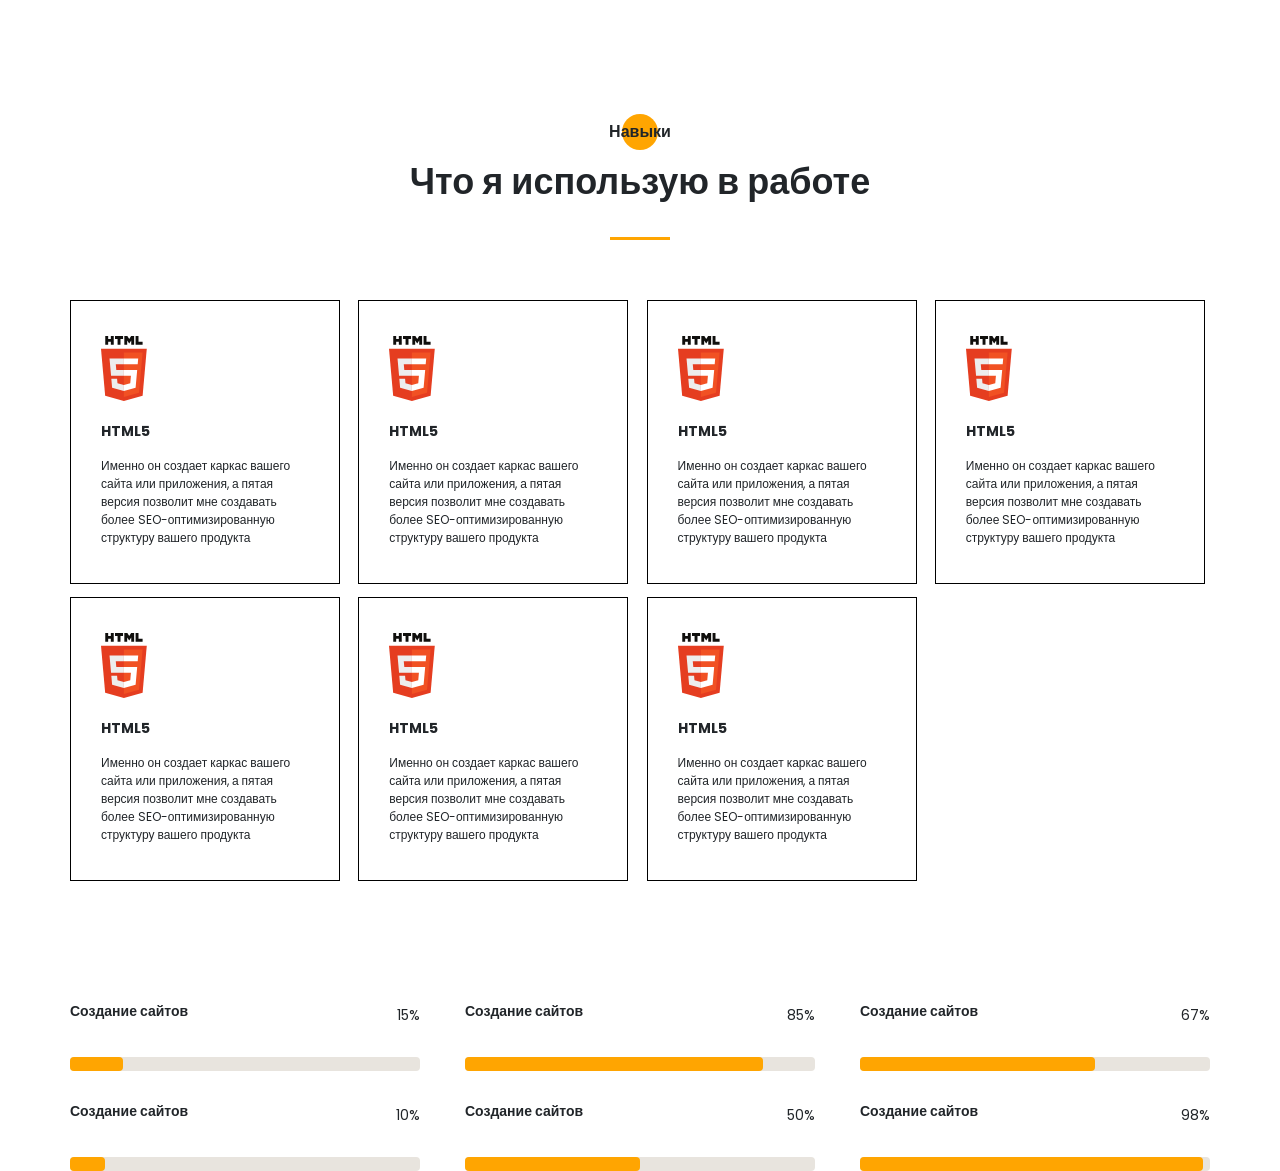
==== commit 60513a59: "responsive sections resume and skill" ====
--- a/src/index.html
+++ b/src/index.html
@@ -125,7 +125,7 @@
   </section>
   <!-- ./promo -->
   <!-- about -->
-  <section class="about">
+  <section class="about none">
     <div class="container">
       <div class="about__wrapper">
         <img src="./img/main_photo.jpg" alt="photo" class="about__photo">
@@ -238,10 +238,10 @@
   </section>
   <!-- ./resume -->
   <!-- skill -->
-  <section class="skill none">
+  <section class="skill">
     <div class="container">
       <h2 class="title title--fz16 skill__title">Навыки</h2>
-      <div class="title title-fz36 skill__subtitle">Что я использую в работе</div>
+      <div class="title title--fz36 skill__subtitle">Что я использую в работе</div>
       <div class="divider"></div>
       <!-- skill__items -->
       <div class="skill__items">
--- a/src/css/style.min.css
+++ b/src/css/style.min.css
@@ -4,4 +4,4 @@
  * Copyright 2011-2019 Twitter, Inc.
  * Licensed under MIT (https://github.com/twbs/bootstrap/blob/master/LICENSE)
  * Forked from Normalize.css, licensed MIT (https://github.com/necolas/normalize.css/blob/master/LICENSE.md)
- */@import url(https://fonts.googleapis.com/css2?family=Poppins:wght@500;700&display=swap);*,::after,::before{box-sizing:border-box}html{font-family:sans-serif;line-height:1.15;-webkit-text-size-adjust:100%;-webkit-tap-highlight-color:rgba(0,0,0,0)}article,aside,figcaption,figure,footer,header,hgroup,main,nav,section{display:block}body{margin:0;font-family:-apple-system,BlinkMacSystemFont,"Segoe UI",Roboto,"Helvetica Neue",Arial,"Noto Sans",sans-serif,"Apple Color Emoji","Segoe UI Emoji","Segoe UI Symbol","Noto Color Emoji";font-size:1rem;font-weight:400;line-height:1.5;color:#212529;text-align:left;background-color:#fff}[tabindex="-1"]:focus{outline:0!important}hr{box-sizing:content-box;height:0;overflow:visible}h1,h2,h3,h4,h5,h6{margin-top:0;margin-bottom:.5rem}p{margin-top:0;margin-bottom:1rem}abbr[data-original-title],abbr[title]{text-decoration:underline;-webkit-text-decoration:underline dotted;text-decoration:underline dotted;cursor:help;border-bottom:0;-webkit-text-decoration-skip-ink:none;text-decoration-skip-ink:none}address{margin-bottom:1rem;font-style:normal;line-height:inherit}dl,ol,ul{margin-top:0;margin-bottom:1rem}ol ol,ol ul,ul ol,ul ul{margin-bottom:0}dt{font-weight:700}dd{margin-bottom:.5rem;margin-left:0}blockquote{margin:0 0 1rem}b,strong{font-weight:bolder}small{font-size:80%}sub,sup{position:relative;font-size:75%;line-height:0;vertical-align:baseline}sub{bottom:-.25em}sup{top:-.5em}a{color:#007bff;text-decoration:none;background-color:rgba(0,0,0,0)}a:hover{color:#0056b3;text-decoration:underline}a:not([href]):not([tabindex]){color:inherit;text-decoration:none}a:not([href]):not([tabindex]):focus,a:not([href]):not([tabindex]):hover{color:inherit;text-decoration:none}a:not([href]):not([tabindex]):focus{outline:0}code,kbd,pre,samp{font-family:SFMono-Regular,Menlo,Monaco,Consolas,"Liberation Mono","Courier New",monospace;font-size:1em}pre{margin-top:0;margin-bottom:1rem;overflow:auto}figure{margin:0 0 1rem}img{vertical-align:middle;border-style:none}svg{overflow:hidden;vertical-align:middle}table{border-collapse:collapse}caption{padding-top:.75rem;padding-bottom:.75rem;color:#6c757d;text-align:left;caption-side:bottom}th{text-align:inherit}label{display:inline-block;margin-bottom:.5rem}button{border-radius:0}button:focus{outline:1px dotted;outline:5px auto -webkit-focus-ring-color}button,input,optgroup,select,textarea{margin:0;font-family:inherit;font-size:inherit;line-height:inherit}button,input{overflow:visible}button,select{text-transform:none}select{word-wrap:normal}[type=button],[type=reset],[type=submit],button{-webkit-appearance:button}[type=button]:not(:disabled),[type=reset]:not(:disabled),[type=submit]:not(:disabled),button:not(:disabled){cursor:pointer}[type=button]::-moz-focus-inner,[type=reset]::-moz-focus-inner,[type=submit]::-moz-focus-inner,button::-moz-focus-inner{padding:0;border-style:none}input[type=checkbox],input[type=radio]{box-sizing:border-box;padding:0}input[type=date],input[type=datetime-local],input[type=month],input[type=time]{-webkit-appearance:listbox}textarea{overflow:auto;resize:vertical}fieldset{min-width:0;padding:0;margin:0;border:0}legend{display:block;width:100%;max-width:100%;padding:0;margin-bottom:.5rem;font-size:1.5rem;line-height:inherit;color:inherit;white-space:normal}progress{vertical-align:baseline}[type=number]::-webkit-inner-spin-button,[type=number]::-webkit-outer-spin-button{height:auto}[type=search]{outline-offset:-2px;-webkit-appearance:none}[type=search]::-webkit-search-decoration{-webkit-appearance:none}::-webkit-file-upload-button{font:inherit;-webkit-appearance:button}output{display:inline-block}summary{display:list-item;cursor:pointer}template{display:none}[hidden]{display:none!important}*,::after,::before{padding:0;margin:0;border:0;box-sizing:border-box}body,html{height:100%;line-height:1}a,a:visited{color:inherit;text-decoration:none}a:hover{color:inherit;text-decoration:none}a:active,a:focus{outline:0}aside,footer,header,main,nav,section{display:block}h1,h2,h3,h4,h5,h6,p{font-size:inherit;font-weight:inherit;line-height:inherit}p+p{margin-top:1em}ul{list-style:none}img,svg{vertical-align:top;max-width:100%;height:auto}button,input,select,textarea{font-family:inherit;font-size:inherit}input::-ms-clear{display:none}button,input[type=submit]{display:inline-block;box-shadow:none;background-color:rgba(0,0,0,0);background:0 0;cursor:pointer}button:active,button:focus,input:active,input:focus{outline:0}button::-moz-focus-inner{padding:0;border:0}label{cursor:pointer}legend{display:block}*{font-family:Poppins,sans-serif;margin:0;padding:0}.container{max-width:1170px;margin:0 auto;padding:0 15px}.divider{width:60px;height:3px;background-color:#ffa501;margin:25px auto 0 auto}.none{display:none}.promo{min-height:100vh;position:relative;background:url(../img/main_bg.jpg) center/cover no-repeat;padding-top:205px}.promo__subtitle{position:relative;padding-left:10px;z-index:2}.promo__subtitle::before{content:"";position:absolute;width:36px;height:36px;background:#ffa501;border-radius:50%;top:50%;transform:translateY(-50%);left:0;z-index:-1}.promo__title{max-width:535px;margin-top:10px}.promo__btns{margin-top:25px;display:flex;align-items:center;max-width:250px;justify-content:space-between}.promo__link{color:#000;font-weight:700}.title{font-weight:700;font-size:36px;line-height:60px}.title--fz14{font-size:14px;line-height:21px}.title--fz16{font-size:16px;line-height:24px}.title--fz20{font-size:20px;line-height:30px}.title--fz36{font-size:36px}.title--fz48{font-size:48px}.btn{height:45px;background-color:#ffa501;box-shadow:0 4px 4px rgba(0,0,0,.15);padding:12px 25px;display:flex;align-items:center;justify-content:center}.sidepanel{position:fixed;top:230px;left:50px;display:flex;flex-direction:column;justify-content:space-between;align-items:center;height:340px;z-index:3}.sidepanel__divider{width:2px;height:70px;background-color:#000}.sidepanel__text{height:150px;width:25px}.sidepanel__text span{display:block;transform:rotate(-90deg) translate(-40%,-400%);width:150px;font-weight:700}.hamburger{position:absolute;top:20px;right:30px;height:22px;display:flex;flex-direction:column;justify-content:space-between;align-items:flex-end;cursor:pointer}.hamburger.active{display:none}.hamburger span{display:block;width:30px;height:3px;background-color:#151812}.hamburger span.long{width:36px}.menu{position:fixed;top:0;left:-100%;width:100%;height:100vh;z-index:10;visibility:hidden;opacity:0;transition:all .6s}.menu.active{left:0;visibility:visible;opacity:1}.menu__block{width:345px;background-color:#ffa501;height:100%;padding-top:140px;padding-left:40px;position:relative;z-index:10;transition:all .6s}.menu__close{position:absolute;top:25px;right:25px;cursor:pointer}.menu__list{padding-left:35px}.menu__link{font-weight:700;font-size:24px;line-height:36px;color:#fff;margin-bottom:15px;position:relative}.menu__link::before{content:"";position:absolute;left:-35px;top:50%;transform:translateY(-50%);width:15px;height:15px;border:1px solid #000;border-radius:50%;transition:all .6s}.menu__link:hover::before{background-color:#fff}.menu__social{position:absolute;bottom:50px;width:90px;display:flex;align-items:center;justify-content:space-between;left:50%;transform:translateX(-50%)}.menu__overlay{position:fixed;top:0;left:0;width:100%;height:100%;background-color:#fff;opacity:.75}.about{padding-top:120px}.about__wrapper{display:grid;grid-template-columns:400px 1fr;grid-template-rows:minmax(245px,auto) minmax(255px,auto);grid-auto-rows:minmax(245px,auto);-moz-column-gap:70px;column-gap:70px;row-gap:40px}.about__wrapper img{-o-object-fit:cover;object-fit:cover}.about__photo{grid-row:1/3;height:100%;width:100%}.about__description{padding-top:5px}.about__description .divider{margin:0}.about__title{position:relative;padding-left:12px}.about__title::before{content:"";position:absolute;width:36px;height:36px;background:#ffa501;border-radius:50%;top:50%;transform:translateY(-50%);left:0;z-index:-1}.about__text{font-size:14px;line-height:21px;margin-top:20px}.about__skills{display:grid;grid-template:repeat(2,minmax(115px,auto))/repeat(2,260px);grid-auto-rows:1fr;row-gap:20px;-moz-column-gap:50px;column-gap:50px}.about__skills-item{display:grid;grid-template-columns:40px auto;-moz-column-gap:20px;column-gap:20px}.about__skills-circle{position:relative;padding:15px 0 0 15px}.about__skills-circle::before{content:"";position:absolute;width:36px;height:36px;background:#ffa501;border-radius:50%;top:50%;transform:translateY(-50%);left:0;z-index:-1}.about__skills-circle::before{top:15%}.about__skills-text{font-size:12px;line-height:18px;margin-top:6px}.resume{padding-top:120px}.resume__subtitle,.resume__title{text-align:center}.resume__title{position:relative}.resume__title::before{content:"";position:absolute;width:36px;height:36px;background:#ffa501;border-radius:50%;top:50%;transform:translateY(-50%);left:0;z-index:-1}.resume__title::before{top:-6px;left:50%;transform:translateX(-50%)}.resume__wrapper{padding:60px 65px 0 65px;display:grid;grid-template-columns:repeat(2,425px);-moz-column-gap:135px;column-gap:135px}.resume__column-title{position:relative;padding-left:43px}.resume__column-title::before{content:"";position:absolute;width:36px;height:36px;background:#ffa501;border-radius:50%;top:50%;transform:translateY(-50%);left:0;z-index:-1}.resume__column-title::before{width:13px;height:13px;left:-7px}.resume__column li{position:relative}.resume__column li::after{content:"";width:1px;height:calc(100% + 17px);position:absolute;top:-17px;left:0;background-color:#000}.resume__item{position:relative}.resume__item::before{content:"";height:1px;width:45px;position:absolute;top:69px;left:0;background-color:#000}.resume__item-head{position:relative;padding-left:100px;padding-top:45px}.resume__item-head h4{margin-bottom:0}.resume__item-icon{position:absolute;top:55px;left:45px}.resume__item-icon::before{content:"";position:absolute;width:36px;height:36px;background:#ffa501;border-radius:50%;top:50%;transform:translateY(-50%);left:0;z-index:-1}.resume__item-icon img{position:relative;left:17px;top:14px}.resume__item-location{font-size:12px;line-height:18px;margin-top:5px}.resume__item-body{padding-left:43px;padding-top:12px;font-size:12px;line-height:18px}.skill{padding-top:120px}.skill__title{text-align:center;position:relative}.skill__title::before{content:"";position:absolute;width:36px;height:36px;background:#ffa501;border-radius:50%;top:50%;transform:translateY(-50%);left:0;z-index:-1}.skill__title::before{top:-6px;left:50%;transform:translateX(-50%)}.skill__subtitle{text-align:center}.skill__items{margin-top:60px;display:grid;grid-template:repeat(2,minmax(270px,auto))/repeat(4,1fr);gap:13px;grid-auto-rows:2,minmax(270px,auto)}.skill__experiences{margin-top:120px;display:grid;grid-template:repeat(2,minmax(60px,auto))/repeat(3,1fr);grid-auto-rows:2,minmax(60px,auto);-moz-column-gap:45px;column-gap:45px;row-gap:30px}.skill-item{padding:35px 30px 20px 30px;border:1px solid #000;max-width:270px}.skill-item__title{font-size:14px;margin-top:20px;line-height:21px;margin-bottom:0}.skill-item__text{margin-top:15px;font-size:12px;line-height:18px}.experience-item__top{display:flex;align-items:center;justify-content:space-between}.experience-item__percent{font-size:14px;line-height:21px}.experience-item__divider{width:100%;height:14px;background:#e8e4de;border-radius:4px;margin-top:27px}.experience-item__divider span{display:block;height:100%;background-color:#ffa501;border-radius:4px}.portfolio{padding-top:120px}.portfolio__subtitle,.portfolio__title{text-align:center}.portfolio__title{position:relative}.portfolio__title::before{content:"";position:absolute;width:36px;height:36px;background:#ffa501;border-radius:50%;top:50%;transform:translateY(-50%);left:0;z-index:-1}.portfolio__title::before{top:-6px;left:50%;transform:translateX(-50%)}.portfolio__wrapper{margin-top:60px;display:grid;grid-template:repeat(2,280px)/repeat(4,280px);grid-auto-rows:280px;gap:5px}.portfolio__wrapper .vertical{grid-row:1/3;grid-column:4/5}.portfolio__wrapper .horizontal{grid-row:2/3;grid-column:2/4}.portfolio__item{transition:.6s}.portfolio__item img{-o-object-fit:cover;object-fit:cover;width:100%;height:100%}.portfolio__item:hover{filter:blur(5px)}.price{padding-top:120px}.price__title{position:relative;text-align:center}.price__title::before{content:"";position:absolute;width:36px;height:36px;background:#ffa501;border-radius:50%;top:50%;transform:translateY(-50%);left:0;z-index:-1}.price__title::before{top:-6px;left:50%;transform:translateX(-50%)}.price__wrapper{margin-top:60px;display:grid;grid-template:repeat(3,1fr)/repeat(2,370px);grid-auto-rows:repeat(3,1fr);justify-content:space-between;row-gap:15px}.price__item{padding-left:25px;position:relative}.price__item::before{content:"";position:absolute;width:36px;height:36px;background:#ffa501;border-radius:50%;top:50%;transform:translateY(-50%);left:0;z-index:-1}.price__item::before{width:15px;height:15px;left:0;top:11px}.price__description{display:flex;justify-content:space-between}.price__value{font-weight:700;font-size:14px;line-height:21px}.price__text{font-weight:500;font-size:12px;line-height:18px}.contacts{padding-top:120px;padding-bottom:90px}.contacts__title{position:relative;padding-left:12px}.contacts__title::before{content:"";position:absolute;width:36px;height:36px;background:#ffa501;border-radius:50%;top:50%;transform:translateY(-50%);left:0;z-index:-1}.contacts__wrapper{padding:0 35px 0 52px;display:grid;grid-template-columns:400px 585px;justify-content:space-between}.contacts__description .divider{margin:0}.contacts__socials,.contacts__text{margin-top:20px}.contacts__link{margin-right:20px}.contacts__link img{max-width:30px;max-height:30px;height:100%;width:100%}.contacts__form{margin-top:30px;display:grid;grid-template:45px 190px 45px/repeat(2,280px);justify-content:space-between;row-gap:31px}.contacts__form label{position:absolute;height:18px;padding:0 8px;background-color:#fff;font-size:12px;display:block;top:-8px;left:12px}.contacts__input{border:1px solid #000;position:relative}.contacts__input input{width:100%;height:100%;padding-left:0 20px;font-size:12px;line-height:18px}.contacts__textarea{grid-column:1/3;position:relative}.contacts__textarea textarea{width:100%;height:100%!important;resize:none;border:1px solid #000;padding:20px}.contacts__btn{font-weight:700;font-size:14px;line-height:21px}.contacts__triggers{grid-column:1/3;display:grid;grid-template-columns:repeat(2,auto);-moz-column-gap:35px;column-gap:35px}.contacts__policy{font-size:12px;line-height:18px;display:flex;align-items:center}.contacts__policy input{margin-right:10px}.contacts__policy a{color:#00f;transform:.6s}.contacts__policy a:hover{text-decoration:underline}@media(max-width:1439px){.sidepanel{display:none}}@media(max-width:1200px){.container{max-width:960px}.about__wrapper{grid-template-columns:400px 520px;-moz-column-gap:40px;column-gap:40px}.about__skills{grid-template-columns:repeat(2,minmax(115px,auto))/repeat(2,250px);-moz-column-gap:20px;column-gap:20px}.about__skills-item{grid-template-columns:40px 195px;-moz-column-gap:15px;column-gap:15px}}@media(max-width:992px){.container{max-width:720px}.title--fz36{font-size:30px}.about__wrapper{grid-template-columns:300px 380px}.about__skills{grid-template-columns:380px;grid-auto-rows:minmax(115px,auto)}.about__skills-item{grid-template-columns:40px 320px;-moz-column-gap:20px;column-gap:20px}}@media(max-width:768px){.container{max-width:540px}.title--fz48{font-size:30px}.promo__title{line-height:39px;width:300px}.about{padding-top:40px}.about__wrapper{grid-template:400px auto auto/1fr}.about__photo{grid-row:unset}.about__skills{grid-template-columns:repeat(2,260px)}.about__skills-item{grid-template-columns:40px 200px;-moz-column-gap:20px;column-gap:20px}}@media(max-width:576px){.container{width:100%;padding:0 15px}.hamburger{right:20px}.menu__block{width:250px;padding-left:20px}.title--fz48{font-size:26px}.title--fz36{font-size:23px}.promo{background:url(../img/main_bg.jpg) no-repeat 57%/cover}.promo__btns{margin-top:32px}.about__wrapper{grid-template:340px auto auto/1fr}.about__skills{grid-template-columns:1fr}}+ */@import url(https://fonts.googleapis.com/css2?family=Poppins:wght@500;700&display=swap);*,::after,::before{box-sizing:border-box}html{font-family:sans-serif;line-height:1.15;-webkit-text-size-adjust:100%;-webkit-tap-highlight-color:rgba(0,0,0,0)}article,aside,figcaption,figure,footer,header,hgroup,main,nav,section{display:block}body{margin:0;font-family:-apple-system,BlinkMacSystemFont,"Segoe UI",Roboto,"Helvetica Neue",Arial,"Noto Sans",sans-serif,"Apple Color Emoji","Segoe UI Emoji","Segoe UI Symbol","Noto Color Emoji";font-size:1rem;font-weight:400;line-height:1.5;color:#212529;text-align:left;background-color:#fff}[tabindex="-1"]:focus{outline:0!important}hr{box-sizing:content-box;height:0;overflow:visible}h1,h2,h3,h4,h5,h6{margin-top:0;margin-bottom:.5rem}p{margin-top:0;margin-bottom:1rem}abbr[data-original-title],abbr[title]{text-decoration:underline;-webkit-text-decoration:underline dotted;text-decoration:underline dotted;cursor:help;border-bottom:0;-webkit-text-decoration-skip-ink:none;text-decoration-skip-ink:none}address{margin-bottom:1rem;font-style:normal;line-height:inherit}dl,ol,ul{margin-top:0;margin-bottom:1rem}ol ol,ol ul,ul ol,ul ul{margin-bottom:0}dt{font-weight:700}dd{margin-bottom:.5rem;margin-left:0}blockquote{margin:0 0 1rem}b,strong{font-weight:bolder}small{font-size:80%}sub,sup{position:relative;font-size:75%;line-height:0;vertical-align:baseline}sub{bottom:-.25em}sup{top:-.5em}a{color:#007bff;text-decoration:none;background-color:rgba(0,0,0,0)}a:hover{color:#0056b3;text-decoration:underline}a:not([href]):not([tabindex]){color:inherit;text-decoration:none}a:not([href]):not([tabindex]):focus,a:not([href]):not([tabindex]):hover{color:inherit;text-decoration:none}a:not([href]):not([tabindex]):focus{outline:0}code,kbd,pre,samp{font-family:SFMono-Regular,Menlo,Monaco,Consolas,"Liberation Mono","Courier New",monospace;font-size:1em}pre{margin-top:0;margin-bottom:1rem;overflow:auto}figure{margin:0 0 1rem}img{vertical-align:middle;border-style:none}svg{overflow:hidden;vertical-align:middle}table{border-collapse:collapse}caption{padding-top:.75rem;padding-bottom:.75rem;color:#6c757d;text-align:left;caption-side:bottom}th{text-align:inherit}label{display:inline-block;margin-bottom:.5rem}button{border-radius:0}button:focus{outline:1px dotted;outline:5px auto -webkit-focus-ring-color}button,input,optgroup,select,textarea{margin:0;font-family:inherit;font-size:inherit;line-height:inherit}button,input{overflow:visible}button,select{text-transform:none}select{word-wrap:normal}[type=button],[type=reset],[type=submit],button{-webkit-appearance:button}[type=button]:not(:disabled),[type=reset]:not(:disabled),[type=submit]:not(:disabled),button:not(:disabled){cursor:pointer}[type=button]::-moz-focus-inner,[type=reset]::-moz-focus-inner,[type=submit]::-moz-focus-inner,button::-moz-focus-inner{padding:0;border-style:none}input[type=checkbox],input[type=radio]{box-sizing:border-box;padding:0}input[type=date],input[type=datetime-local],input[type=month],input[type=time]{-webkit-appearance:listbox}textarea{overflow:auto;resize:vertical}fieldset{min-width:0;padding:0;margin:0;border:0}legend{display:block;width:100%;max-width:100%;padding:0;margin-bottom:.5rem;font-size:1.5rem;line-height:inherit;color:inherit;white-space:normal}progress{vertical-align:baseline}[type=number]::-webkit-inner-spin-button,[type=number]::-webkit-outer-spin-button{height:auto}[type=search]{outline-offset:-2px;-webkit-appearance:none}[type=search]::-webkit-search-decoration{-webkit-appearance:none}::-webkit-file-upload-button{font:inherit;-webkit-appearance:button}output{display:inline-block}summary{display:list-item;cursor:pointer}template{display:none}[hidden]{display:none!important}*,::after,::before{padding:0;margin:0;border:0;box-sizing:border-box}body,html{height:100%;line-height:1}a,a:visited{color:inherit;text-decoration:none}a:hover{color:inherit;text-decoration:none}a:active,a:focus{outline:0}aside,footer,header,main,nav,section{display:block}h1,h2,h3,h4,h5,h6,p{font-size:inherit;font-weight:inherit;line-height:inherit}p+p{margin-top:1em}ul{list-style:none}img,svg{vertical-align:top;max-width:100%;height:auto}button,input,select,textarea{font-family:inherit;font-size:inherit}input::-ms-clear{display:none}button,input[type=submit]{display:inline-block;box-shadow:none;background-color:rgba(0,0,0,0);background:0 0;cursor:pointer}button:active,button:focus,input:active,input:focus{outline:0}button::-moz-focus-inner{padding:0;border:0}label{cursor:pointer}legend{display:block}*{font-family:Poppins,sans-serif;margin:0;padding:0}.container{max-width:1170px;margin:0 auto;padding:0 15px}.divider{width:60px;height:3px;background-color:#ffa501;margin:25px auto 0 auto}.none{display:none}.promo{min-height:100vh;position:relative;background:url(../img/main_bg.jpg) center/cover no-repeat;padding-top:205px}.promo__subtitle{position:relative;padding-left:10px;z-index:2}.promo__subtitle::before{content:"";position:absolute;width:36px;height:36px;background:#ffa501;border-radius:50%;top:50%;transform:translateY(-50%);left:0;z-index:-1}.promo__title{max-width:535px;margin-top:10px}.promo__btns{margin-top:25px;display:flex;align-items:center;max-width:250px;justify-content:space-between}.promo__link{color:#000;font-weight:700}.title{font-weight:700;font-size:36px;line-height:60px}.title--fz14{font-size:14px;line-height:21px}.title--fz16{font-size:16px;line-height:24px}.title--fz20{font-size:20px;line-height:30px}.title--fz36{font-size:36px}.title--fz48{font-size:48px}.btn{height:45px;background-color:#ffa501;box-shadow:0 4px 4px rgba(0,0,0,.15);padding:12px 25px;display:flex;align-items:center;justify-content:center}.sidepanel{position:fixed;top:230px;left:50px;display:flex;flex-direction:column;justify-content:space-between;align-items:center;height:340px;z-index:3}.sidepanel__divider{width:2px;height:70px;background-color:#000}.sidepanel__text{height:150px;width:25px}.sidepanel__text span{display:block;transform:rotate(-90deg) translate(-40%,-400%);width:150px;font-weight:700}.hamburger{position:absolute;top:20px;right:30px;height:22px;display:flex;flex-direction:column;justify-content:space-between;align-items:flex-end;cursor:pointer}.hamburger.active{display:none}.hamburger span{display:block;width:30px;height:3px;background-color:#151812}.hamburger span.long{width:36px}.menu{position:fixed;top:0;left:-100%;width:100%;height:100vh;z-index:10;visibility:hidden;opacity:0;transition:all .6s}.menu.active{left:0;visibility:visible;opacity:1}.menu__block{width:345px;background-color:#ffa501;height:100%;padding-top:140px;padding-left:40px;position:relative;z-index:10;transition:all .6s}.menu__close{position:absolute;top:25px;right:25px;cursor:pointer}.menu__list{padding-left:35px}.menu__link{font-weight:700;font-size:24px;line-height:36px;color:#fff;margin-bottom:15px;position:relative}.menu__link::before{content:"";position:absolute;left:-35px;top:50%;transform:translateY(-50%);width:15px;height:15px;border:1px solid #000;border-radius:50%;transition:all .6s}.menu__link:hover::before{background-color:#fff}.menu__social{position:absolute;bottom:50px;width:90px;display:flex;align-items:center;justify-content:space-between;left:50%;transform:translateX(-50%)}.menu__overlay{position:fixed;top:0;left:0;width:100%;height:100%;background-color:#fff;opacity:.75}.about{padding-top:120px}.about__wrapper{display:grid;grid-template-columns:400px 1fr;grid-template-rows:minmax(245px,auto) minmax(255px,auto);grid-auto-rows:minmax(245px,auto);-moz-column-gap:70px;column-gap:70px;row-gap:40px}.about__wrapper img{-o-object-fit:cover;object-fit:cover}.about__photo{grid-row:1/3;height:100%;width:100%}.about__description{padding-top:5px}.about__description .divider{margin:0}.about__title{position:relative;padding-left:12px}.about__title::before{content:"";position:absolute;width:36px;height:36px;background:#ffa501;border-radius:50%;top:50%;transform:translateY(-50%);left:0;z-index:-1}.about__text{font-size:14px;line-height:21px;margin-top:20px}.about__skills{display:grid;grid-template:repeat(2,minmax(115px,auto))/repeat(2,260px);grid-auto-rows:1fr;row-gap:20px;-moz-column-gap:50px;column-gap:50px}.about__skills-item{display:grid;grid-template-columns:40px auto;-moz-column-gap:20px;column-gap:20px}.about__skills-circle{position:relative;padding:15px 0 0 15px}.about__skills-circle::before{content:"";position:absolute;width:36px;height:36px;background:#ffa501;border-radius:50%;top:50%;transform:translateY(-50%);left:0;z-index:-1}.about__skills-circle::before{top:15%}.about__skills-text{font-size:12px;line-height:18px;margin-top:6px}.resume{padding-top:120px}.resume__subtitle,.resume__title{text-align:center}.resume__title{position:relative}.resume__title::before{content:"";position:absolute;width:36px;height:36px;background:#ffa501;border-radius:50%;top:50%;transform:translateY(-50%);left:0;z-index:-1}.resume__title::before{top:-6px;left:50%;transform:translateX(-50%)}.resume__wrapper{padding:60px 65px 0 65px;display:grid;grid-template-columns:repeat(2,425px);-moz-column-gap:135px;column-gap:135px}.resume__column-title{position:relative;padding-left:43px}.resume__column-title::before{content:"";position:absolute;width:36px;height:36px;background:#ffa501;border-radius:50%;top:50%;transform:translateY(-50%);left:0;z-index:-1}.resume__column-title::before{width:13px;height:13px;left:-7px}.resume__column li{position:relative}.resume__column li::after{content:"";width:1px;height:calc(100% + 17px);position:absolute;top:-17px;left:0;background-color:#000}.resume__item{position:relative}.resume__item::before{content:"";height:1px;width:45px;position:absolute;top:69px;left:0;background-color:#000}.resume__item-head{position:relative;padding-left:100px;padding-top:45px}.resume__item-head h4{margin-bottom:0}.resume__item-icon{position:absolute;top:55px;left:45px}.resume__item-icon::before{content:"";position:absolute;width:36px;height:36px;background:#ffa501;border-radius:50%;top:50%;transform:translateY(-50%);left:0;z-index:-1}.resume__item-icon img{position:relative;left:17px;top:14px}.resume__item-location{font-size:12px;line-height:18px;margin-top:5px}.resume__item-body{padding-left:43px;padding-top:12px;font-size:12px;line-height:18px}.skill{padding-top:120px}.skill__title{text-align:center;position:relative}.skill__title::before{content:"";position:absolute;width:36px;height:36px;background:#ffa501;border-radius:50%;top:50%;transform:translateY(-50%);left:0;z-index:-1}.skill__title::before{top:-6px;left:50%;transform:translateX(-50%)}.skill__subtitle{text-align:center}.skill__items{margin-top:60px;display:grid;grid-template:repeat(2,minmax(270px,auto))/repeat(4,1fr);gap:13px;grid-auto-rows:2,minmax(270px,auto)}.skill__experiences{margin-top:120px;display:grid;grid-template:repeat(2,minmax(60px,auto))/repeat(3,1fr);grid-auto-rows:2,minmax(60px,auto);-moz-column-gap:45px;column-gap:45px;row-gap:30px}.skill-item{padding:35px 30px 20px 30px;border:1px solid #000;max-width:270px}.skill-item__title{font-size:14px;margin-top:20px;line-height:21px;margin-bottom:0}.skill-item__text{margin-top:15px;font-size:12px;line-height:18px}.experience-item__top{display:flex;align-items:center;justify-content:space-between}.experience-item__percent{font-size:14px;line-height:21px}.experience-item__divider{width:100%;height:14px;background:#e8e4de;border-radius:4px;margin-top:27px}.experience-item__divider span{display:block;height:100%;background-color:#ffa501;border-radius:4px}.portfolio{padding-top:120px}.portfolio__subtitle,.portfolio__title{text-align:center}.portfolio__title{position:relative}.portfolio__title::before{content:"";position:absolute;width:36px;height:36px;background:#ffa501;border-radius:50%;top:50%;transform:translateY(-50%);left:0;z-index:-1}.portfolio__title::before{top:-6px;left:50%;transform:translateX(-50%)}.portfolio__wrapper{margin-top:60px;display:grid;grid-template:repeat(2,280px)/repeat(4,280px);grid-auto-rows:280px;gap:5px}.portfolio__wrapper .vertical{grid-row:1/3;grid-column:4/5}.portfolio__wrapper .horizontal{grid-row:2/3;grid-column:2/4}.portfolio__item{transition:.6s}.portfolio__item img{-o-object-fit:cover;object-fit:cover;width:100%;height:100%}.portfolio__item:hover{filter:blur(5px)}.price{padding-top:120px}.price__title{position:relative;text-align:center}.price__title::before{content:"";position:absolute;width:36px;height:36px;background:#ffa501;border-radius:50%;top:50%;transform:translateY(-50%);left:0;z-index:-1}.price__title::before{top:-6px;left:50%;transform:translateX(-50%)}.price__wrapper{margin-top:60px;display:grid;grid-template:repeat(3,1fr)/repeat(2,370px);grid-auto-rows:repeat(3,1fr);justify-content:space-between;row-gap:15px}.price__item{padding-left:25px;position:relative}.price__item::before{content:"";position:absolute;width:36px;height:36px;background:#ffa501;border-radius:50%;top:50%;transform:translateY(-50%);left:0;z-index:-1}.price__item::before{width:15px;height:15px;left:0;top:11px}.price__description{display:flex;justify-content:space-between}.price__value{font-weight:700;font-size:14px;line-height:21px}.price__text{font-weight:500;font-size:12px;line-height:18px}.contacts{padding-top:120px;padding-bottom:90px}.contacts__title{position:relative;padding-left:12px}.contacts__title::before{content:"";position:absolute;width:36px;height:36px;background:#ffa501;border-radius:50%;top:50%;transform:translateY(-50%);left:0;z-index:-1}.contacts__wrapper{padding:0 35px 0 52px;display:grid;grid-template-columns:400px 585px;justify-content:space-between}.contacts__description .divider{margin:0}.contacts__socials,.contacts__text{margin-top:20px}.contacts__link{margin-right:20px}.contacts__link img{max-width:30px;max-height:30px;height:100%;width:100%}.contacts__form{margin-top:30px;display:grid;grid-template:45px 190px 45px/repeat(2,280px);justify-content:space-between;row-gap:31px}.contacts__form label{position:absolute;height:18px;padding:0 8px;background-color:#fff;font-size:12px;display:block;top:-8px;left:12px}.contacts__input{border:1px solid #000;position:relative}.contacts__input input{width:100%;height:100%;padding-left:0 20px;font-size:12px;line-height:18px}.contacts__textarea{grid-column:1/3;position:relative}.contacts__textarea textarea{width:100%;height:100%!important;resize:none;border:1px solid #000;padding:20px}.contacts__btn{font-weight:700;font-size:14px;line-height:21px}.contacts__triggers{grid-column:1/3;display:grid;grid-template-columns:repeat(2,auto);-moz-column-gap:35px;column-gap:35px}.contacts__policy{font-size:12px;line-height:18px;display:flex;align-items:center}.contacts__policy input{margin-right:10px}.contacts__policy a{color:#00f;transform:.6s}.contacts__policy a:hover{text-decoration:underline}@media(max-width:1439px){.sidepanel{display:none}}@media(max-width:1200px){.container{max-width:960px}.about__wrapper{grid-template-columns:400px 520px;-moz-column-gap:40px;column-gap:40px}.about__skills{grid-template-columns:repeat(2,minmax(115px,auto))/repeat(2,250px);-moz-column-gap:20px;column-gap:20px}.about__skills-item{grid-template-columns:40px 195px;-moz-column-gap:15px;column-gap:15px}.resume__wrapper{grid-template-columns:repeat(2,364px);-moz-column-gap:70px;column-gap:70px}.skill__items{grid-template-columns:repeat(3,1fr)}}@media(max-width:992px){.container{max-width:720px}.title--fz36{font-size:30px}.about__wrapper{grid-template-columns:300px 380px}.about__skills{grid-template-columns:380px;grid-auto-rows:minmax(115px,auto)}.about__skills-item{grid-template-columns:40px 320px;-moz-column-gap:20px;column-gap:20px}.resume__wrapper{grid-template-columns:1fr;row-gap:40px}}@media(max-width:768px){.container{max-width:540px}.title--fz48{font-size:30px}.promo__title{line-height:39px;width:300px}.about{padding-top:40px}.about__wrapper{grid-template:400px auto auto/1fr}.about__photo{grid-row:unset}.about__skills{grid-template-columns:repeat(2,260px)}.about__skills-item{grid-template-columns:40px 200px;-moz-column-gap:20px;column-gap:20px}.resume{padding-top:40px}.resume__wrapper{padding:30px 0 0 0}.skill{padding-top:40px}.skill__experiences,.skill__items{grid-template-columns:repeat(2,1fr)}.skill__experiences{margin-top:70px}}@media(max-width:576px){.container{width:100%;padding:0 15px}.hamburger{right:20px}.menu__block{width:250px;padding-left:20px}.title--fz48{font-size:26px}.title--fz36{font-size:23px}.promo{background:url(../img/main_bg.jpg) no-repeat 57%/cover}.promo__btns{margin-top:32px}.about__wrapper{grid-template:340px auto auto/1fr}.about__skills{grid-template-columns:1fr}.resume__item-body{padding-left:25px}.skill__experiences,.skill__items{grid-template-columns:1fr}.skill__subtitle{line-height:30px}}
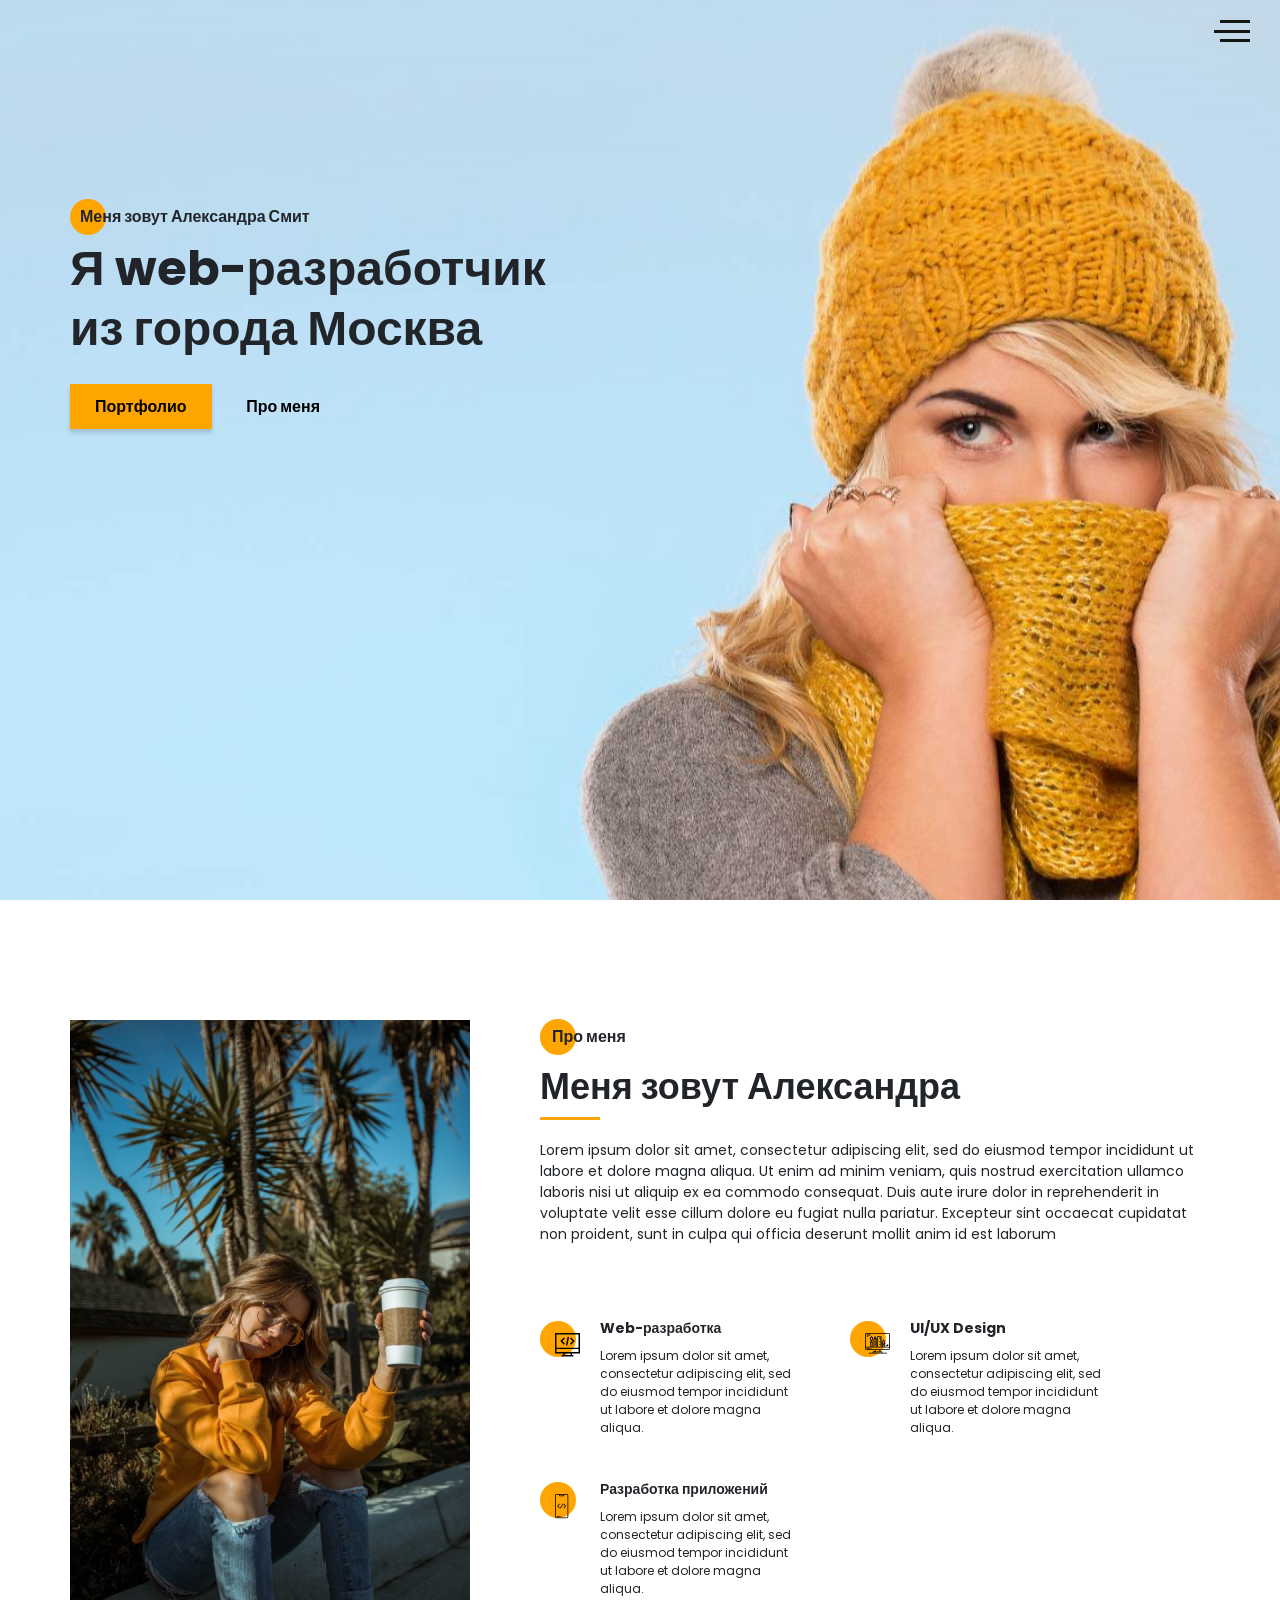
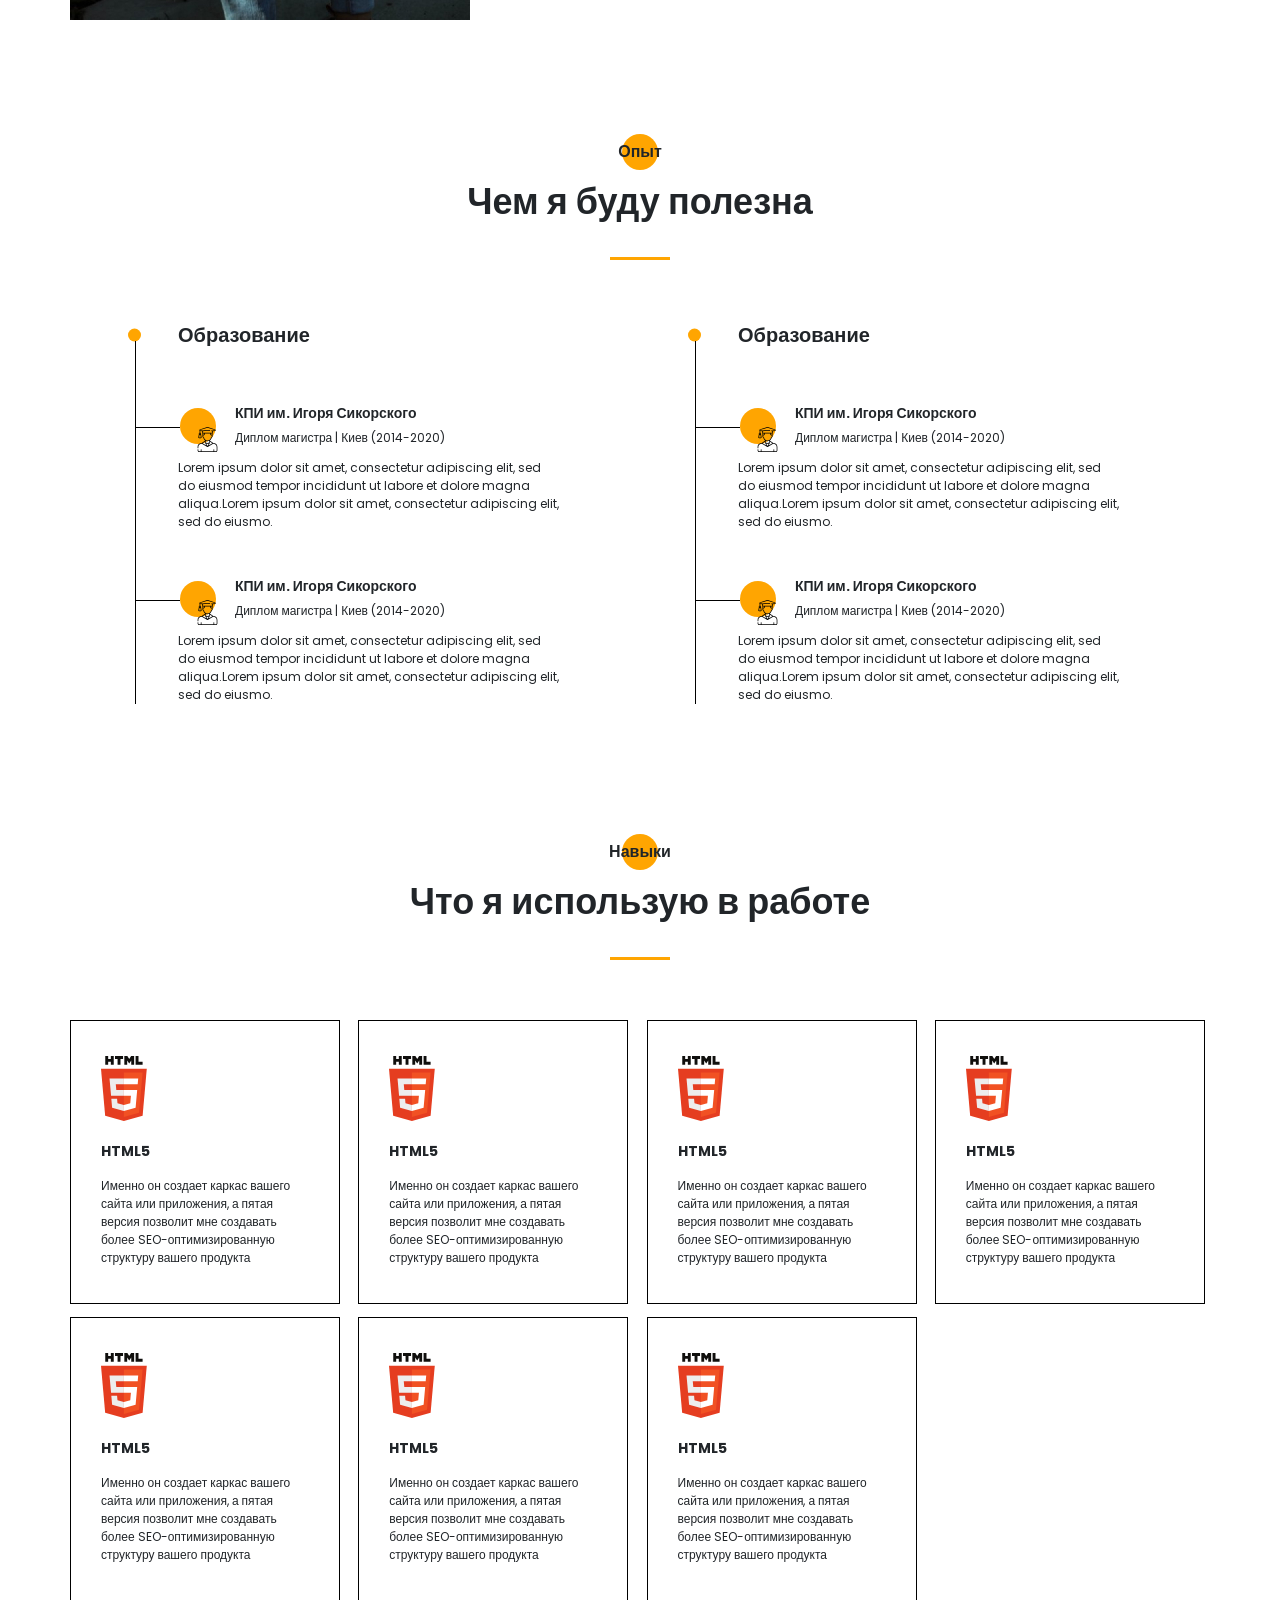
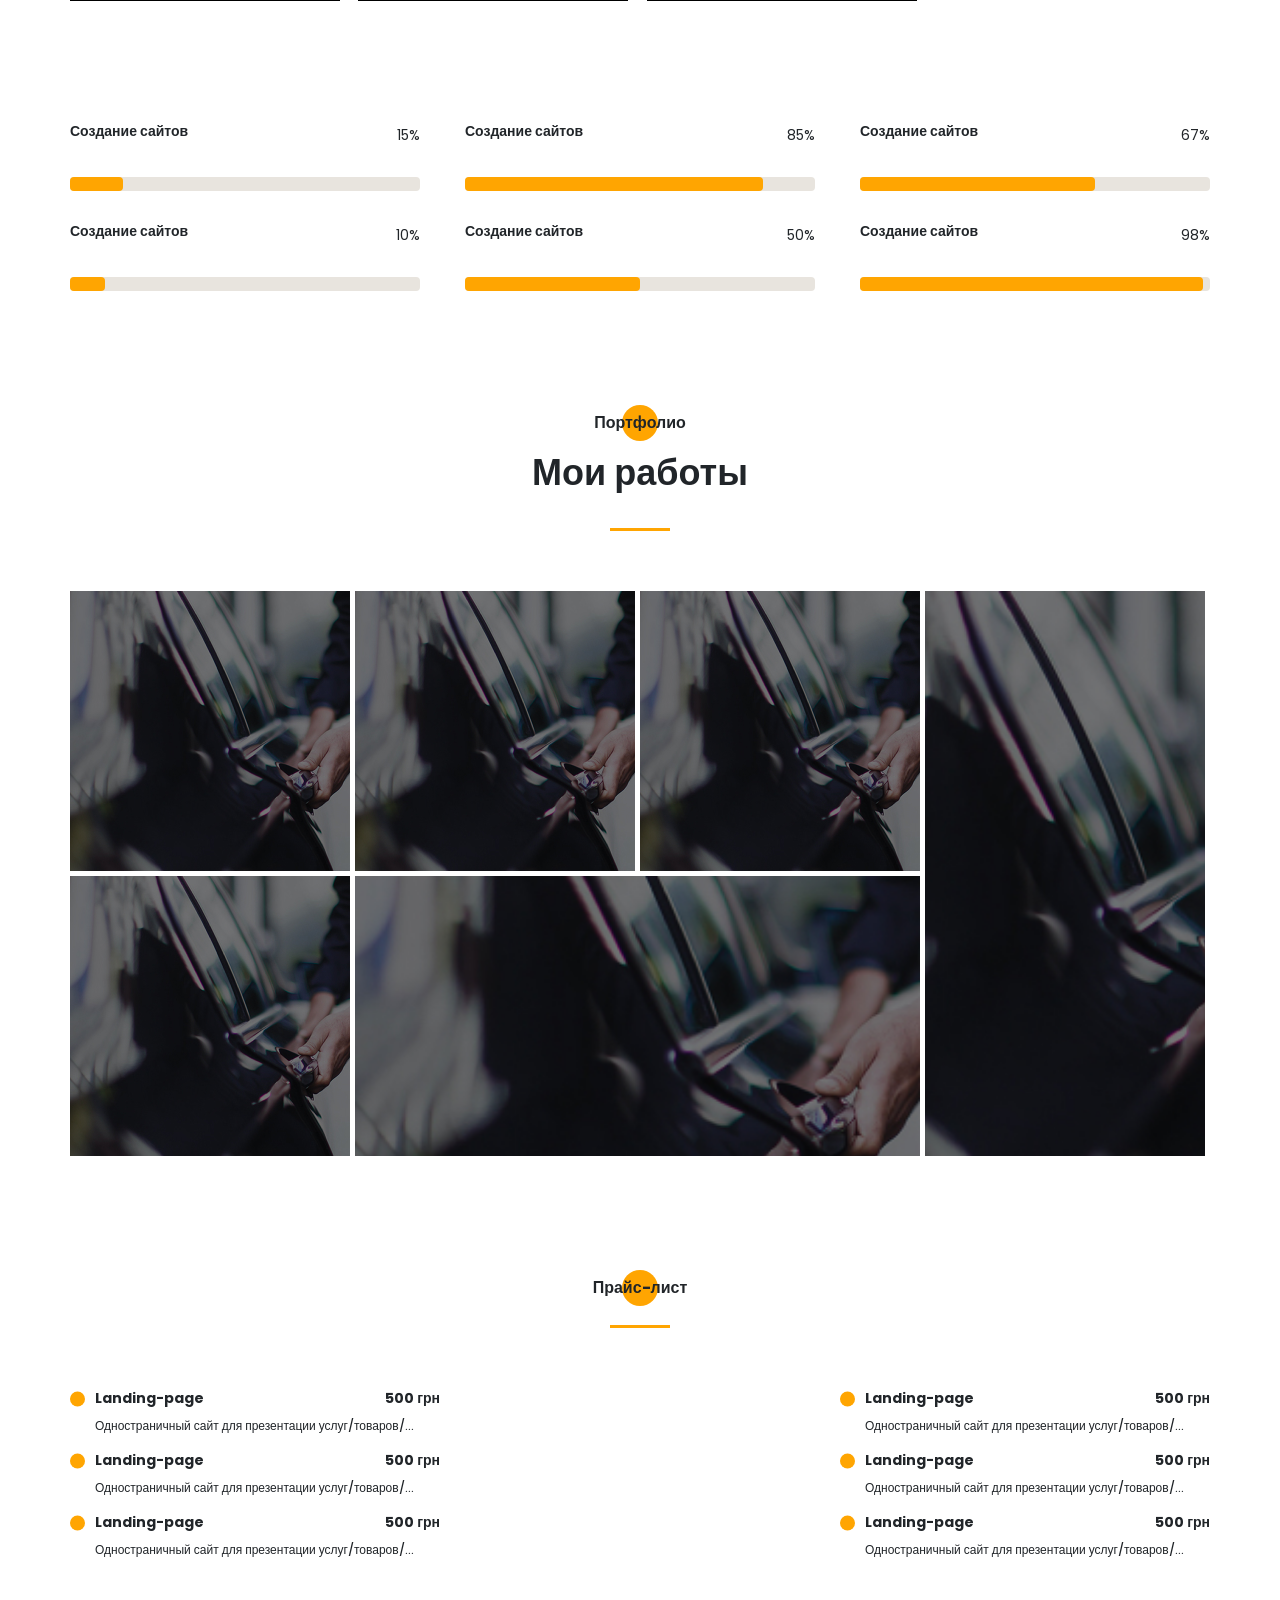
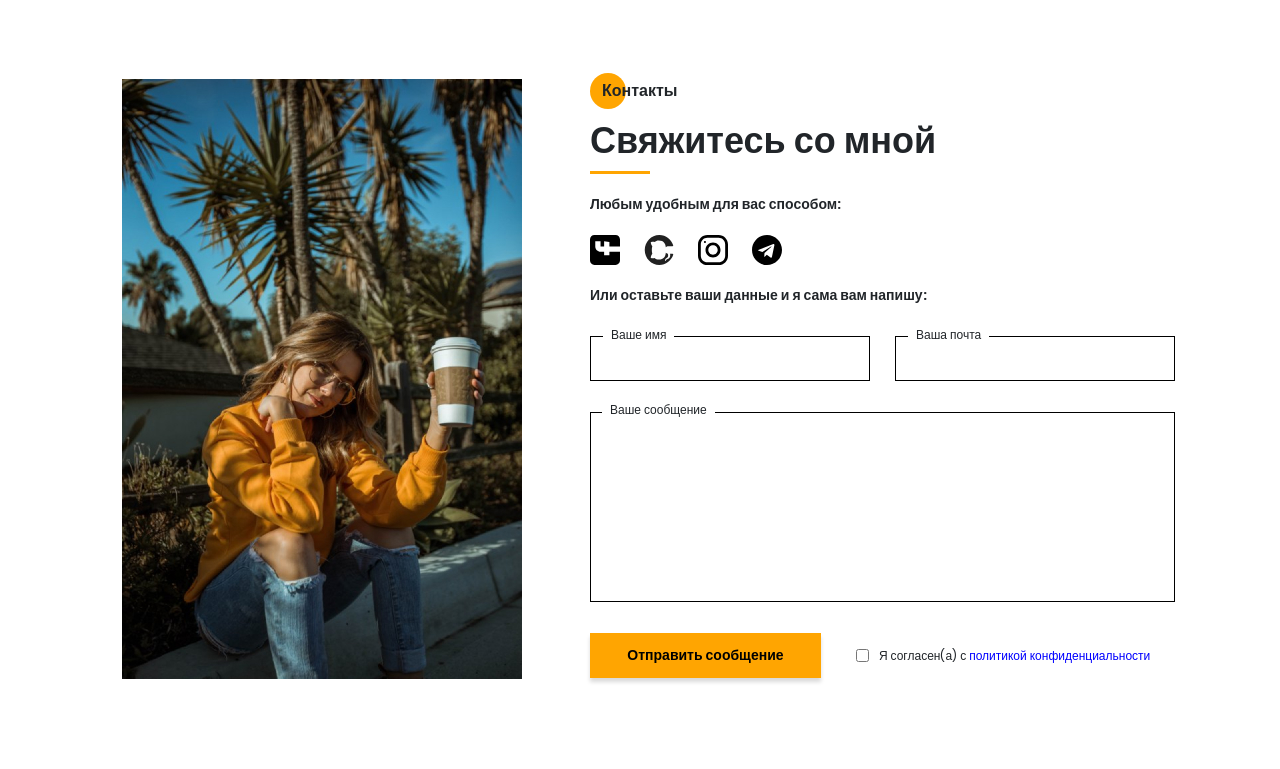
==== commit 1e7a7b5b: "end responsive" ====
--- a/src/index.html
+++ b/src/index.html
@@ -64,7 +64,7 @@
   </aside>
   <!-- ./sidepanel -->
   <!-- menu -->
-  <div class="menu none">
+  <div class="menu">
     <div class="menu__block">
       <div class="menu__close">
         <svg width="29" height="30" viewbox="0 0 29 30" fill="none" xmlns="http://www.w3.org/2000/svg">
@@ -105,7 +105,7 @@
   </div>
   <!-- ./menu -->
   <!-- promo -->
-  <section class="promo none">
+  <section class="promo">
     <!-- hamburger -->
     <div class="hamburger">
       <span></span>
@@ -125,7 +125,7 @@
   </section>
   <!-- ./promo -->
   <!-- about -->
-  <section class="about none">
+  <section class="about">
     <div class="container">
       <div class="about__wrapper">
         <img src="./img/main_photo.jpg" alt="photo" class="about__photo">
@@ -169,7 +169,7 @@
   </section>
   <!-- ./about -->
   <!-- resume -->
-  <section class="resume none">
+  <section class="resume">
     <div class="container">
       <h2 class="title title--fz16 resume__title">Опыт</h2>
       <div class="title title--fz36 resume__subtitle">Чем я буду полезна</div>
@@ -358,10 +358,10 @@
   </section>
   <!-- ./skill -->
   <!-- portfolio -->
-  <section class="portfolio none">
+  <section class="portfolio">
     <div class="container">
       <h2 class="title title--fz16 portfolio__title">Портфолио</h2>
-      <div class="title title-fz36 portfolio__subtitle">Мои работы</div>
+      <div class="title title--fz36 portfolio__subtitle">Мои работы</div>
       <div class="divider"></div>
       <div class="portfolio__wrapper">
         <a href="#!" class="portfolio__item">
@@ -387,7 +387,7 @@
   </section>
   <!-- ./portfolio -->
   <!-- price -->
-  <section class="price none">
+  <section class="price">
     <div class="container">
       <h2 class="title title--fz16 price__title">Прайс-лист</h2>
       <div class="divider"></div>
@@ -439,7 +439,7 @@
   </section>
   <!-- ./price -->
   <!-- contacts -->
-  <section class="contacts none">
+  <section class="contacts">
     <div class="container">
       <div class="contacts__wrapper">
         <div class="contacts__photo">
@@ -447,7 +447,7 @@
         </div>
         <div class="contacts__description">
           <h2 class="title title--fz16 contacts__title">Контакты</h2>
-          <div class="title title-fz36 contacts__subtitle">Свяжитесь со мной</div>
+          <div class="title title--fz36 contacts__subtitle">Свяжитесь со мной</div>
           <div class="divider"></div>
           <div class="title title--fz14 contacts__text">Любым удобным для вас способом:</div>
           <div class="contacts__socials">
--- a/src/css/style.min.css
+++ b/src/css/style.min.css
@@ -4,4 +4,4 @@
  * Copyright 2011-2019 Twitter, Inc.
  * Licensed under MIT (https://github.com/twbs/bootstrap/blob/master/LICENSE)
  * Forked from Normalize.css, licensed MIT (https://github.com/necolas/normalize.css/blob/master/LICENSE.md)
- */@import url(https://fonts.googleapis.com/css2?family=Poppins:wght@500;700&display=swap);*,::after,::before{box-sizing:border-box}html{font-family:sans-serif;line-height:1.15;-webkit-text-size-adjust:100%;-webkit-tap-highlight-color:rgba(0,0,0,0)}article,aside,figcaption,figure,footer,header,hgroup,main,nav,section{display:block}body{margin:0;font-family:-apple-system,BlinkMacSystemFont,"Segoe UI",Roboto,"Helvetica Neue",Arial,"Noto Sans",sans-serif,"Apple Color Emoji","Segoe UI Emoji","Segoe UI Symbol","Noto Color Emoji";font-size:1rem;font-weight:400;line-height:1.5;color:#212529;text-align:left;background-color:#fff}[tabindex="-1"]:focus{outline:0!important}hr{box-sizing:content-box;height:0;overflow:visible}h1,h2,h3,h4,h5,h6{margin-top:0;margin-bottom:.5rem}p{margin-top:0;margin-bottom:1rem}abbr[data-original-title],abbr[title]{text-decoration:underline;-webkit-text-decoration:underline dotted;text-decoration:underline dotted;cursor:help;border-bottom:0;-webkit-text-decoration-skip-ink:none;text-decoration-skip-ink:none}address{margin-bottom:1rem;font-style:normal;line-height:inherit}dl,ol,ul{margin-top:0;margin-bottom:1rem}ol ol,ol ul,ul ol,ul ul{margin-bottom:0}dt{font-weight:700}dd{margin-bottom:.5rem;margin-left:0}blockquote{margin:0 0 1rem}b,strong{font-weight:bolder}small{font-size:80%}sub,sup{position:relative;font-size:75%;line-height:0;vertical-align:baseline}sub{bottom:-.25em}sup{top:-.5em}a{color:#007bff;text-decoration:none;background-color:rgba(0,0,0,0)}a:hover{color:#0056b3;text-decoration:underline}a:not([href]):not([tabindex]){color:inherit;text-decoration:none}a:not([href]):not([tabindex]):focus,a:not([href]):not([tabindex]):hover{color:inherit;text-decoration:none}a:not([href]):not([tabindex]):focus{outline:0}code,kbd,pre,samp{font-family:SFMono-Regular,Menlo,Monaco,Consolas,"Liberation Mono","Courier New",monospace;font-size:1em}pre{margin-top:0;margin-bottom:1rem;overflow:auto}figure{margin:0 0 1rem}img{vertical-align:middle;border-style:none}svg{overflow:hidden;vertical-align:middle}table{border-collapse:collapse}caption{padding-top:.75rem;padding-bottom:.75rem;color:#6c757d;text-align:left;caption-side:bottom}th{text-align:inherit}label{display:inline-block;margin-bottom:.5rem}button{border-radius:0}button:focus{outline:1px dotted;outline:5px auto -webkit-focus-ring-color}button,input,optgroup,select,textarea{margin:0;font-family:inherit;font-size:inherit;line-height:inherit}button,input{overflow:visible}button,select{text-transform:none}select{word-wrap:normal}[type=button],[type=reset],[type=submit],button{-webkit-appearance:button}[type=button]:not(:disabled),[type=reset]:not(:disabled),[type=submit]:not(:disabled),button:not(:disabled){cursor:pointer}[type=button]::-moz-focus-inner,[type=reset]::-moz-focus-inner,[type=submit]::-moz-focus-inner,button::-moz-focus-inner{padding:0;border-style:none}input[type=checkbox],input[type=radio]{box-sizing:border-box;padding:0}input[type=date],input[type=datetime-local],input[type=month],input[type=time]{-webkit-appearance:listbox}textarea{overflow:auto;resize:vertical}fieldset{min-width:0;padding:0;margin:0;border:0}legend{display:block;width:100%;max-width:100%;padding:0;margin-bottom:.5rem;font-size:1.5rem;line-height:inherit;color:inherit;white-space:normal}progress{vertical-align:baseline}[type=number]::-webkit-inner-spin-button,[type=number]::-webkit-outer-spin-button{height:auto}[type=search]{outline-offset:-2px;-webkit-appearance:none}[type=search]::-webkit-search-decoration{-webkit-appearance:none}::-webkit-file-upload-button{font:inherit;-webkit-appearance:button}output{display:inline-block}summary{display:list-item;cursor:pointer}template{display:none}[hidden]{display:none!important}*,::after,::before{padding:0;margin:0;border:0;box-sizing:border-box}body,html{height:100%;line-height:1}a,a:visited{color:inherit;text-decoration:none}a:hover{color:inherit;text-decoration:none}a:active,a:focus{outline:0}aside,footer,header,main,nav,section{display:block}h1,h2,h3,h4,h5,h6,p{font-size:inherit;font-weight:inherit;line-height:inherit}p+p{margin-top:1em}ul{list-style:none}img,svg{vertical-align:top;max-width:100%;height:auto}button,input,select,textarea{font-family:inherit;font-size:inherit}input::-ms-clear{display:none}button,input[type=submit]{display:inline-block;box-shadow:none;background-color:rgba(0,0,0,0);background:0 0;cursor:pointer}button:active,button:focus,input:active,input:focus{outline:0}button::-moz-focus-inner{padding:0;border:0}label{cursor:pointer}legend{display:block}*{font-family:Poppins,sans-serif;margin:0;padding:0}.container{max-width:1170px;margin:0 auto;padding:0 15px}.divider{width:60px;height:3px;background-color:#ffa501;margin:25px auto 0 auto}.none{display:none}.promo{min-height:100vh;position:relative;background:url(../img/main_bg.jpg) center/cover no-repeat;padding-top:205px}.promo__subtitle{position:relative;padding-left:10px;z-index:2}.promo__subtitle::before{content:"";position:absolute;width:36px;height:36px;background:#ffa501;border-radius:50%;top:50%;transform:translateY(-50%);left:0;z-index:-1}.promo__title{max-width:535px;margin-top:10px}.promo__btns{margin-top:25px;display:flex;align-items:center;max-width:250px;justify-content:space-between}.promo__link{color:#000;font-weight:700}.title{font-weight:700;font-size:36px;line-height:60px}.title--fz14{font-size:14px;line-height:21px}.title--fz16{font-size:16px;line-height:24px}.title--fz20{font-size:20px;line-height:30px}.title--fz36{font-size:36px}.title--fz48{font-size:48px}.btn{height:45px;background-color:#ffa501;box-shadow:0 4px 4px rgba(0,0,0,.15);padding:12px 25px;display:flex;align-items:center;justify-content:center}.sidepanel{position:fixed;top:230px;left:50px;display:flex;flex-direction:column;justify-content:space-between;align-items:center;height:340px;z-index:3}.sidepanel__divider{width:2px;height:70px;background-color:#000}.sidepanel__text{height:150px;width:25px}.sidepanel__text span{display:block;transform:rotate(-90deg) translate(-40%,-400%);width:150px;font-weight:700}.hamburger{position:absolute;top:20px;right:30px;height:22px;display:flex;flex-direction:column;justify-content:space-between;align-items:flex-end;cursor:pointer}.hamburger.active{display:none}.hamburger span{display:block;width:30px;height:3px;background-color:#151812}.hamburger span.long{width:36px}.menu{position:fixed;top:0;left:-100%;width:100%;height:100vh;z-index:10;visibility:hidden;opacity:0;transition:all .6s}.menu.active{left:0;visibility:visible;opacity:1}.menu__block{width:345px;background-color:#ffa501;height:100%;padding-top:140px;padding-left:40px;position:relative;z-index:10;transition:all .6s}.menu__close{position:absolute;top:25px;right:25px;cursor:pointer}.menu__list{padding-left:35px}.menu__link{font-weight:700;font-size:24px;line-height:36px;color:#fff;margin-bottom:15px;position:relative}.menu__link::before{content:"";position:absolute;left:-35px;top:50%;transform:translateY(-50%);width:15px;height:15px;border:1px solid #000;border-radius:50%;transition:all .6s}.menu__link:hover::before{background-color:#fff}.menu__social{position:absolute;bottom:50px;width:90px;display:flex;align-items:center;justify-content:space-between;left:50%;transform:translateX(-50%)}.menu__overlay{position:fixed;top:0;left:0;width:100%;height:100%;background-color:#fff;opacity:.75}.about{padding-top:120px}.about__wrapper{display:grid;grid-template-columns:400px 1fr;grid-template-rows:minmax(245px,auto) minmax(255px,auto);grid-auto-rows:minmax(245px,auto);-moz-column-gap:70px;column-gap:70px;row-gap:40px}.about__wrapper img{-o-object-fit:cover;object-fit:cover}.about__photo{grid-row:1/3;height:100%;width:100%}.about__description{padding-top:5px}.about__description .divider{margin:0}.about__title{position:relative;padding-left:12px}.about__title::before{content:"";position:absolute;width:36px;height:36px;background:#ffa501;border-radius:50%;top:50%;transform:translateY(-50%);left:0;z-index:-1}.about__text{font-size:14px;line-height:21px;margin-top:20px}.about__skills{display:grid;grid-template:repeat(2,minmax(115px,auto))/repeat(2,260px);grid-auto-rows:1fr;row-gap:20px;-moz-column-gap:50px;column-gap:50px}.about__skills-item{display:grid;grid-template-columns:40px auto;-moz-column-gap:20px;column-gap:20px}.about__skills-circle{position:relative;padding:15px 0 0 15px}.about__skills-circle::before{content:"";position:absolute;width:36px;height:36px;background:#ffa501;border-radius:50%;top:50%;transform:translateY(-50%);left:0;z-index:-1}.about__skills-circle::before{top:15%}.about__skills-text{font-size:12px;line-height:18px;margin-top:6px}.resume{padding-top:120px}.resume__subtitle,.resume__title{text-align:center}.resume__title{position:relative}.resume__title::before{content:"";position:absolute;width:36px;height:36px;background:#ffa501;border-radius:50%;top:50%;transform:translateY(-50%);left:0;z-index:-1}.resume__title::before{top:-6px;left:50%;transform:translateX(-50%)}.resume__wrapper{padding:60px 65px 0 65px;display:grid;grid-template-columns:repeat(2,425px);-moz-column-gap:135px;column-gap:135px}.resume__column-title{position:relative;padding-left:43px}.resume__column-title::before{content:"";position:absolute;width:36px;height:36px;background:#ffa501;border-radius:50%;top:50%;transform:translateY(-50%);left:0;z-index:-1}.resume__column-title::before{width:13px;height:13px;left:-7px}.resume__column li{position:relative}.resume__column li::after{content:"";width:1px;height:calc(100% + 17px);position:absolute;top:-17px;left:0;background-color:#000}.resume__item{position:relative}.resume__item::before{content:"";height:1px;width:45px;position:absolute;top:69px;left:0;background-color:#000}.resume__item-head{position:relative;padding-left:100px;padding-top:45px}.resume__item-head h4{margin-bottom:0}.resume__item-icon{position:absolute;top:55px;left:45px}.resume__item-icon::before{content:"";position:absolute;width:36px;height:36px;background:#ffa501;border-radius:50%;top:50%;transform:translateY(-50%);left:0;z-index:-1}.resume__item-icon img{position:relative;left:17px;top:14px}.resume__item-location{font-size:12px;line-height:18px;margin-top:5px}.resume__item-body{padding-left:43px;padding-top:12px;font-size:12px;line-height:18px}.skill{padding-top:120px}.skill__title{text-align:center;position:relative}.skill__title::before{content:"";position:absolute;width:36px;height:36px;background:#ffa501;border-radius:50%;top:50%;transform:translateY(-50%);left:0;z-index:-1}.skill__title::before{top:-6px;left:50%;transform:translateX(-50%)}.skill__subtitle{text-align:center}.skill__items{margin-top:60px;display:grid;grid-template:repeat(2,minmax(270px,auto))/repeat(4,1fr);gap:13px;grid-auto-rows:2,minmax(270px,auto)}.skill__experiences{margin-top:120px;display:grid;grid-template:repeat(2,minmax(60px,auto))/repeat(3,1fr);grid-auto-rows:2,minmax(60px,auto);-moz-column-gap:45px;column-gap:45px;row-gap:30px}.skill-item{padding:35px 30px 20px 30px;border:1px solid #000;max-width:270px}.skill-item__title{font-size:14px;margin-top:20px;line-height:21px;margin-bottom:0}.skill-item__text{margin-top:15px;font-size:12px;line-height:18px}.experience-item__top{display:flex;align-items:center;justify-content:space-between}.experience-item__percent{font-size:14px;line-height:21px}.experience-item__divider{width:100%;height:14px;background:#e8e4de;border-radius:4px;margin-top:27px}.experience-item__divider span{display:block;height:100%;background-color:#ffa501;border-radius:4px}.portfolio{padding-top:120px}.portfolio__subtitle,.portfolio__title{text-align:center}.portfolio__title{position:relative}.portfolio__title::before{content:"";position:absolute;width:36px;height:36px;background:#ffa501;border-radius:50%;top:50%;transform:translateY(-50%);left:0;z-index:-1}.portfolio__title::before{top:-6px;left:50%;transform:translateX(-50%)}.portfolio__wrapper{margin-top:60px;display:grid;grid-template:repeat(2,280px)/repeat(4,280px);grid-auto-rows:280px;gap:5px}.portfolio__wrapper .vertical{grid-row:1/3;grid-column:4/5}.portfolio__wrapper .horizontal{grid-row:2/3;grid-column:2/4}.portfolio__item{transition:.6s}.portfolio__item img{-o-object-fit:cover;object-fit:cover;width:100%;height:100%}.portfolio__item:hover{filter:blur(5px)}.price{padding-top:120px}.price__title{position:relative;text-align:center}.price__title::before{content:"";position:absolute;width:36px;height:36px;background:#ffa501;border-radius:50%;top:50%;transform:translateY(-50%);left:0;z-index:-1}.price__title::before{top:-6px;left:50%;transform:translateX(-50%)}.price__wrapper{margin-top:60px;display:grid;grid-template:repeat(3,1fr)/repeat(2,370px);grid-auto-rows:repeat(3,1fr);justify-content:space-between;row-gap:15px}.price__item{padding-left:25px;position:relative}.price__item::before{content:"";position:absolute;width:36px;height:36px;background:#ffa501;border-radius:50%;top:50%;transform:translateY(-50%);left:0;z-index:-1}.price__item::before{width:15px;height:15px;left:0;top:11px}.price__description{display:flex;justify-content:space-between}.price__value{font-weight:700;font-size:14px;line-height:21px}.price__text{font-weight:500;font-size:12px;line-height:18px}.contacts{padding-top:120px;padding-bottom:90px}.contacts__title{position:relative;padding-left:12px}.contacts__title::before{content:"";position:absolute;width:36px;height:36px;background:#ffa501;border-radius:50%;top:50%;transform:translateY(-50%);left:0;z-index:-1}.contacts__wrapper{padding:0 35px 0 52px;display:grid;grid-template-columns:400px 585px;justify-content:space-between}.contacts__description .divider{margin:0}.contacts__socials,.contacts__text{margin-top:20px}.contacts__link{margin-right:20px}.contacts__link img{max-width:30px;max-height:30px;height:100%;width:100%}.contacts__form{margin-top:30px;display:grid;grid-template:45px 190px 45px/repeat(2,280px);justify-content:space-between;row-gap:31px}.contacts__form label{position:absolute;height:18px;padding:0 8px;background-color:#fff;font-size:12px;display:block;top:-8px;left:12px}.contacts__input{border:1px solid #000;position:relative}.contacts__input input{width:100%;height:100%;padding-left:0 20px;font-size:12px;line-height:18px}.contacts__textarea{grid-column:1/3;position:relative}.contacts__textarea textarea{width:100%;height:100%!important;resize:none;border:1px solid #000;padding:20px}.contacts__btn{font-weight:700;font-size:14px;line-height:21px}.contacts__triggers{grid-column:1/3;display:grid;grid-template-columns:repeat(2,auto);-moz-column-gap:35px;column-gap:35px}.contacts__policy{font-size:12px;line-height:18px;display:flex;align-items:center}.contacts__policy input{margin-right:10px}.contacts__policy a{color:#00f;transform:.6s}.contacts__policy a:hover{text-decoration:underline}@media(max-width:1439px){.sidepanel{display:none}}@media(max-width:1200px){.container{max-width:960px}.about__wrapper{grid-template-columns:400px 520px;-moz-column-gap:40px;column-gap:40px}.about__skills{grid-template-columns:repeat(2,minmax(115px,auto))/repeat(2,250px);-moz-column-gap:20px;column-gap:20px}.about__skills-item{grid-template-columns:40px 195px;-moz-column-gap:15px;column-gap:15px}.resume__wrapper{grid-template-columns:repeat(2,364px);-moz-column-gap:70px;column-gap:70px}.skill__items{grid-template-columns:repeat(3,1fr)}}@media(max-width:992px){.container{max-width:720px}.title--fz36{font-size:30px}.about__wrapper{grid-template-columns:300px 380px}.about__skills{grid-template-columns:380px;grid-auto-rows:minmax(115px,auto)}.about__skills-item{grid-template-columns:40px 320px;-moz-column-gap:20px;column-gap:20px}.resume__wrapper{grid-template-columns:1fr;row-gap:40px}}@media(max-width:768px){.container{max-width:540px}.title--fz48{font-size:30px}.promo__title{line-height:39px;width:300px}.about{padding-top:40px}.about__wrapper{grid-template:400px auto auto/1fr}.about__photo{grid-row:unset}.about__skills{grid-template-columns:repeat(2,260px)}.about__skills-item{grid-template-columns:40px 200px;-moz-column-gap:20px;column-gap:20px}.resume{padding-top:40px}.resume__wrapper{padding:30px 0 0 0}.skill{padding-top:40px}.skill__experiences,.skill__items{grid-template-columns:repeat(2,1fr)}.skill__experiences{margin-top:70px}}@media(max-width:576px){.container{width:100%;padding:0 15px}.hamburger{right:20px}.menu__block{width:250px;padding-left:20px}.title--fz48{font-size:26px}.title--fz36{font-size:23px}.promo{background:url(../img/main_bg.jpg) no-repeat 57%/cover}.promo__btns{margin-top:32px}.about__wrapper{grid-template:340px auto auto/1fr}.about__skills{grid-template-columns:1fr}.resume__item-body{padding-left:25px}.skill__experiences,.skill__items{grid-template-columns:1fr}.skill__subtitle{line-height:30px}}+ */@import url(https://fonts.googleapis.com/css2?family=Poppins:wght@500;700&display=swap);*,::after,::before{box-sizing:border-box}html{font-family:sans-serif;line-height:1.15;-webkit-text-size-adjust:100%;-webkit-tap-highlight-color:rgba(0,0,0,0)}article,aside,figcaption,figure,footer,header,hgroup,main,nav,section{display:block}body{margin:0;font-family:-apple-system,BlinkMacSystemFont,"Segoe UI",Roboto,"Helvetica Neue",Arial,"Noto Sans",sans-serif,"Apple Color Emoji","Segoe UI Emoji","Segoe UI Symbol","Noto Color Emoji";font-size:1rem;font-weight:400;line-height:1.5;color:#212529;text-align:left;background-color:#fff}[tabindex="-1"]:focus{outline:0!important}hr{box-sizing:content-box;height:0;overflow:visible}h1,h2,h3,h4,h5,h6{margin-top:0;margin-bottom:.5rem}p{margin-top:0;margin-bottom:1rem}abbr[data-original-title],abbr[title]{text-decoration:underline;-webkit-text-decoration:underline dotted;text-decoration:underline dotted;cursor:help;border-bottom:0;-webkit-text-decoration-skip-ink:none;text-decoration-skip-ink:none}address{margin-bottom:1rem;font-style:normal;line-height:inherit}dl,ol,ul{margin-top:0;margin-bottom:1rem}ol ol,ol ul,ul ol,ul ul{margin-bottom:0}dt{font-weight:700}dd{margin-bottom:.5rem;margin-left:0}blockquote{margin:0 0 1rem}b,strong{font-weight:bolder}small{font-size:80%}sub,sup{position:relative;font-size:75%;line-height:0;vertical-align:baseline}sub{bottom:-.25em}sup{top:-.5em}a{color:#007bff;text-decoration:none;background-color:rgba(0,0,0,0)}a:hover{color:#0056b3;text-decoration:underline}a:not([href]):not([tabindex]){color:inherit;text-decoration:none}a:not([href]):not([tabindex]):focus,a:not([href]):not([tabindex]):hover{color:inherit;text-decoration:none}a:not([href]):not([tabindex]):focus{outline:0}code,kbd,pre,samp{font-family:SFMono-Regular,Menlo,Monaco,Consolas,"Liberation Mono","Courier New",monospace;font-size:1em}pre{margin-top:0;margin-bottom:1rem;overflow:auto}figure{margin:0 0 1rem}img{vertical-align:middle;border-style:none}svg{overflow:hidden;vertical-align:middle}table{border-collapse:collapse}caption{padding-top:.75rem;padding-bottom:.75rem;color:#6c757d;text-align:left;caption-side:bottom}th{text-align:inherit}label{display:inline-block;margin-bottom:.5rem}button{border-radius:0}button:focus{outline:1px dotted;outline:5px auto -webkit-focus-ring-color}button,input,optgroup,select,textarea{margin:0;font-family:inherit;font-size:inherit;line-height:inherit}button,input{overflow:visible}button,select{text-transform:none}select{word-wrap:normal}[type=button],[type=reset],[type=submit],button{-webkit-appearance:button}[type=button]:not(:disabled),[type=reset]:not(:disabled),[type=submit]:not(:disabled),button:not(:disabled){cursor:pointer}[type=button]::-moz-focus-inner,[type=reset]::-moz-focus-inner,[type=submit]::-moz-focus-inner,button::-moz-focus-inner{padding:0;border-style:none}input[type=checkbox],input[type=radio]{box-sizing:border-box;padding:0}input[type=date],input[type=datetime-local],input[type=month],input[type=time]{-webkit-appearance:listbox}textarea{overflow:auto;resize:vertical}fieldset{min-width:0;padding:0;margin:0;border:0}legend{display:block;width:100%;max-width:100%;padding:0;margin-bottom:.5rem;font-size:1.5rem;line-height:inherit;color:inherit;white-space:normal}progress{vertical-align:baseline}[type=number]::-webkit-inner-spin-button,[type=number]::-webkit-outer-spin-button{height:auto}[type=search]{outline-offset:-2px;-webkit-appearance:none}[type=search]::-webkit-search-decoration{-webkit-appearance:none}::-webkit-file-upload-button{font:inherit;-webkit-appearance:button}output{display:inline-block}summary{display:list-item;cursor:pointer}template{display:none}[hidden]{display:none!important}*,::after,::before{padding:0;margin:0;border:0;box-sizing:border-box}body,html{height:100%;line-height:1}a,a:visited{color:inherit;text-decoration:none}a:hover{color:inherit;text-decoration:none}a:active,a:focus{outline:0}aside,footer,header,main,nav,section{display:block}h1,h2,h3,h4,h5,h6,p{font-size:inherit;font-weight:inherit;line-height:inherit}p+p{margin-top:1em}ul{list-style:none}img,svg{vertical-align:top;max-width:100%;height:auto}button,input,select,textarea{font-family:inherit;font-size:inherit}input::-ms-clear{display:none}button,input[type=submit]{display:inline-block;box-shadow:none;background-color:rgba(0,0,0,0);background:0 0;cursor:pointer}button:active,button:focus,input:active,input:focus{outline:0}button::-moz-focus-inner{padding:0;border:0}label{cursor:pointer}legend{display:block}*{font-family:Poppins,sans-serif;margin:0;padding:0}.container{max-width:1170px;margin:0 auto;padding:0 15px}.divider{width:60px;height:3px;background-color:#ffa501;margin:25px auto 0 auto}.none{display:none}.promo{min-height:100vh;position:relative;background:url(../img/main_bg.jpg) center/cover no-repeat;padding-top:205px}.promo__subtitle{position:relative;padding-left:10px;z-index:2}.promo__subtitle::before{content:"";position:absolute;width:36px;height:36px;background:#ffa501;border-radius:50%;top:50%;transform:translateY(-50%);left:0;z-index:-1}.promo__title{max-width:535px;margin-top:10px}.promo__btns{margin-top:25px;display:flex;align-items:center;max-width:250px;justify-content:space-between}.promo__link{color:#000;font-weight:700}.title{font-weight:700;font-size:36px;line-height:60px}.title--fz14{font-size:14px;line-height:21px}.title--fz16{font-size:16px;line-height:24px}.title--fz20{font-size:20px;line-height:30px}.title--fz36{font-size:36px}.title--fz48{font-size:48px}.btn{height:45px;background-color:#ffa501;box-shadow:0 4px 4px rgba(0,0,0,.15);padding:12px 25px;display:flex;align-items:center;justify-content:center}.sidepanel{position:fixed;top:230px;left:50px;display:flex;flex-direction:column;justify-content:space-between;align-items:center;height:340px;z-index:3}.sidepanel__divider{width:2px;height:70px;background-color:#000}.sidepanel__text{height:150px;width:25px}.sidepanel__text span{display:block;transform:rotate(-90deg) translate(-40%,-400%);width:150px;font-weight:700}.hamburger{position:absolute;top:20px;right:30px;height:22px;display:flex;flex-direction:column;justify-content:space-between;align-items:flex-end;cursor:pointer}.hamburger.active{display:none}.hamburger span{display:block;width:30px;height:3px;background-color:#151812}.hamburger span.long{width:36px}.menu{position:fixed;top:0;left:-100%;width:100%;height:100vh;z-index:10;visibility:hidden;opacity:0;transition:all .6s}.menu.active{left:0;visibility:visible;opacity:1}.menu__block{width:345px;background-color:#ffa501;height:100%;padding-top:140px;padding-left:40px;position:relative;z-index:10;transition:all .6s}.menu__close{position:absolute;top:25px;right:25px;cursor:pointer}.menu__list{padding-left:35px}.menu__link{font-weight:700;font-size:24px;line-height:36px;color:#fff;margin-bottom:15px;position:relative}.menu__link::before{content:"";position:absolute;left:-35px;top:50%;transform:translateY(-50%);width:15px;height:15px;border:1px solid #000;border-radius:50%;transition:all .6s}.menu__link:hover::before{background-color:#fff}.menu__social{position:absolute;bottom:50px;width:90px;display:flex;align-items:center;justify-content:space-between;left:50%;transform:translateX(-50%)}.menu__overlay{position:fixed;top:0;left:0;width:100%;height:100%;background-color:#fff;opacity:.75}.about{padding-top:120px}.about__wrapper{display:grid;grid-template-columns:400px 1fr;grid-template-rows:minmax(245px,auto) minmax(255px,auto);grid-auto-rows:minmax(245px,auto);-moz-column-gap:70px;column-gap:70px;row-gap:40px}.about__wrapper img{-o-object-fit:cover;object-fit:cover}.about__photo{grid-row:1/3;height:100%;width:100%}.about__description{padding-top:5px}.about__description .divider{margin:0}.about__title{position:relative;padding-left:12px}.about__title::before{content:"";position:absolute;width:36px;height:36px;background:#ffa501;border-radius:50%;top:50%;transform:translateY(-50%);left:0;z-index:-1}.about__text{font-size:14px;line-height:21px;margin-top:20px}.about__skills{display:grid;grid-template:repeat(2,minmax(115px,auto))/repeat(2,260px);grid-auto-rows:1fr;row-gap:20px;-moz-column-gap:50px;column-gap:50px}.about__skills-item{display:grid;grid-template-columns:40px auto;-moz-column-gap:20px;column-gap:20px}.about__skills-circle{position:relative;padding:15px 0 0 15px}.about__skills-circle::before{content:"";position:absolute;width:36px;height:36px;background:#ffa501;border-radius:50%;top:50%;transform:translateY(-50%);left:0;z-index:-1}.about__skills-circle::before{top:15%}.about__skills-text{font-size:12px;line-height:18px;margin-top:6px}.resume{padding-top:120px}.resume__subtitle,.resume__title{text-align:center}.resume__title{position:relative}.resume__title::before{content:"";position:absolute;width:36px;height:36px;background:#ffa501;border-radius:50%;top:50%;transform:translateY(-50%);left:0;z-index:-1}.resume__title::before{top:-6px;left:50%;transform:translateX(-50%)}.resume__wrapper{padding:60px 65px 0 65px;display:grid;grid-template-columns:repeat(2,425px);-moz-column-gap:135px;column-gap:135px}.resume__column-title{position:relative;padding-left:43px}.resume__column-title::before{content:"";position:absolute;width:36px;height:36px;background:#ffa501;border-radius:50%;top:50%;transform:translateY(-50%);left:0;z-index:-1}.resume__column-title::before{width:13px;height:13px;left:-7px}.resume__column li{position:relative}.resume__column li::after{content:"";width:1px;height:calc(100% + 17px);position:absolute;top:-17px;left:0;background-color:#000}.resume__item{position:relative}.resume__item::before{content:"";height:1px;width:45px;position:absolute;top:69px;left:0;background-color:#000}.resume__item-head{position:relative;padding-left:100px;padding-top:45px}.resume__item-head h4{margin-bottom:0}.resume__item-icon{position:absolute;top:55px;left:45px}.resume__item-icon::before{content:"";position:absolute;width:36px;height:36px;background:#ffa501;border-radius:50%;top:50%;transform:translateY(-50%);left:0;z-index:-1}.resume__item-icon img{position:relative;left:17px;top:14px}.resume__item-location{font-size:12px;line-height:18px;margin-top:5px}.resume__item-body{padding-left:43px;padding-top:12px;font-size:12px;line-height:18px}.skill{padding-top:120px}.skill__title{text-align:center;position:relative}.skill__title::before{content:"";position:absolute;width:36px;height:36px;background:#ffa501;border-radius:50%;top:50%;transform:translateY(-50%);left:0;z-index:-1}.skill__title::before{top:-6px;left:50%;transform:translateX(-50%)}.skill__subtitle{text-align:center}.skill__items{margin-top:60px;display:grid;grid-template:repeat(2,minmax(270px,auto))/repeat(4,1fr);gap:13px;grid-auto-rows:2,minmax(270px,auto)}.skill__experiences{margin-top:120px;display:grid;grid-template:repeat(2,minmax(60px,auto))/repeat(3,1fr);grid-auto-rows:2,minmax(60px,auto);-moz-column-gap:45px;column-gap:45px;row-gap:30px}.skill-item{padding:35px 30px 20px 30px;border:1px solid #000;max-width:270px}.skill-item__title{font-size:14px;margin-top:20px;line-height:21px;margin-bottom:0}.skill-item__text{margin-top:15px;font-size:12px;line-height:18px}.experience-item__top{display:flex;align-items:center;justify-content:space-between}.experience-item__percent{font-size:14px;line-height:21px}.experience-item__divider{width:100%;height:14px;background:#e8e4de;border-radius:4px;margin-top:27px}.experience-item__divider span{display:block;height:100%;background-color:#ffa501;border-radius:4px}.portfolio{padding-top:120px}.portfolio__subtitle,.portfolio__title{text-align:center}.portfolio__title{position:relative}.portfolio__title::before{content:"";position:absolute;width:36px;height:36px;background:#ffa501;border-radius:50%;top:50%;transform:translateY(-50%);left:0;z-index:-1}.portfolio__title::before{top:-6px;left:50%;transform:translateX(-50%)}.portfolio__wrapper{margin-top:60px;display:grid;grid-template:repeat(2,280px)/repeat(4,280px);grid-auto-rows:280px;gap:5px}.portfolio__wrapper .vertical{grid-row:1/3;grid-column:4/5}.portfolio__wrapper .horizontal{grid-row:2/3;grid-column:2/4}.portfolio__item{transition:.6s}.portfolio__item img{-o-object-fit:cover;object-fit:cover;width:100%;height:100%}.portfolio__item:hover{filter:blur(5px)}.price{padding-top:120px}.price__title{position:relative;text-align:center}.price__title::before{content:"";position:absolute;width:36px;height:36px;background:#ffa501;border-radius:50%;top:50%;transform:translateY(-50%);left:0;z-index:-1}.price__title::before{top:-6px;left:50%;transform:translateX(-50%)}.price__wrapper{margin-top:60px;display:grid;grid-template:repeat(3,1fr)/repeat(2,370px);grid-auto-rows:repeat(3,1fr);justify-content:space-between;row-gap:15px}.price__item{padding-left:25px;position:relative}.price__item::before{content:"";position:absolute;width:36px;height:36px;background:#ffa501;border-radius:50%;top:50%;transform:translateY(-50%);left:0;z-index:-1}.price__item::before{width:15px;height:15px;left:0;top:11px}.price__description{display:flex;justify-content:space-between}.price__value{font-weight:700;font-size:14px;line-height:21px}.price__text{font-weight:500;font-size:12px;line-height:18px}.contacts{padding-top:120px;padding-bottom:90px}.contacts__title{position:relative;padding-left:12px}.contacts__title::before{content:"";position:absolute;width:36px;height:36px;background:#ffa501;border-radius:50%;top:50%;transform:translateY(-50%);left:0;z-index:-1}.contacts__wrapper{padding:0 35px 0 52px;display:grid;grid-template-columns:400px 585px;justify-content:space-between}.contacts__description .divider{margin:0}.contacts__socials,.contacts__text{margin-top:20px}.contacts__link{margin-right:20px}.contacts__link img{max-width:30px;max-height:30px;height:100%;width:100%}.contacts__form{margin-top:30px;display:grid;grid-template:45px 190px 45px/repeat(2,280px);justify-content:space-between;row-gap:31px}.contacts__form label{position:absolute;height:18px;padding:0 8px;background-color:#fff;font-size:12px;display:block;top:-8px;left:12px}.contacts__input{border:1px solid #000;position:relative}.contacts__input input{width:100%;height:100%;padding-left:0 20px;font-size:12px;line-height:18px}.contacts__textarea{grid-column:1/3;position:relative}.contacts__textarea textarea{width:100%;height:100%!important;resize:none;border:1px solid #000;padding:20px}.contacts__btn{font-weight:700;font-size:14px;line-height:21px}.contacts__triggers{grid-column:1/3;display:grid;grid-template-columns:repeat(2,auto);-moz-column-gap:35px;column-gap:35px}.contacts__policy{font-size:12px;line-height:18px;display:flex;align-items:center}.contacts__policy input{margin-right:10px}.contacts__policy a{color:#00f;transform:.6s}.contacts__policy a:hover{text-decoration:underline}@media(max-width:1439px){.sidepanel{display:none}}@media(max-width:1200px){.container{max-width:960px}.about__wrapper{grid-template-columns:400px 520px;-moz-column-gap:40px;column-gap:40px}.about__skills{grid-template-columns:repeat(2,minmax(115px,auto))/repeat(2,250px);-moz-column-gap:20px;column-gap:20px}.about__skills-item{grid-template-columns:40px 195px;-moz-column-gap:15px;column-gap:15px}.resume__wrapper{grid-template-columns:repeat(2,364px);-moz-column-gap:70px;column-gap:70px}.skill__items{grid-template-columns:repeat(3,1fr)}.portfolio__wrapper{grid-template-columns:repeat(auto-fit,280px);grid-auto-rows:280px;justify-content:space-around;row-gap:35px}.portfolio__wrapper .horizontal,.portfolio__wrapper .vertical{grid-row:unset;grid-column:unset}.contacts__wrapper{padding:0;grid-template-columns:400px 520px}.contacts__form{grid-template:45px 190px 45px/repeat(2,250px)}}@media(max-width:992px){.container{max-width:720px}.title--fz36{font-size:30px}.about__wrapper{grid-template-columns:300px 380px}.about__skills{grid-template-columns:380px;grid-auto-rows:minmax(115px,auto)}.about__skills-item{grid-template-columns:40px 320px;-moz-column-gap:20px;column-gap:20px}.resume__wrapper{grid-template-columns:1fr;row-gap:40px}.price__wrapper{grid-template-columns:repeat(auto-fit,340px);padding:0}.contacts__wrapper{grid-template-columns:1fr}.contacts__photo{display:none}}@media(max-width:768px){.container{max-width:540px}.title--fz48{font-size:30px}.promo__title{line-height:39px;width:300px}.about{padding-top:40px}.about__wrapper{grid-template:400px auto auto/1fr}.about__photo{grid-row:unset}.about__skills{grid-template-columns:repeat(2,260px)}.about__skills-item{grid-template-columns:40px 200px;-moz-column-gap:20px;column-gap:20px}.resume{padding-top:40px}.resume__wrapper{padding:30px 0 0 0}.skill{padding-top:40px}.skill__experiences,.skill__items{grid-template-columns:repeat(2,1fr)}.skill__experiences{margin-top:70px}.portfolio{padding-top:40px}.price{padding-top:40px}.price__wrapper{justify-content:center;row-gap:20px}.contacts{padding-top:40px}}@media(max-width:576px){.container{width:100%;padding:0 15px}.hamburger{right:20px}.menu__block{width:250px;padding-left:20px}.title--fz48{font-size:26px}.title--fz36{font-size:23px}.promo{background:url(../img/main_bg.jpg) no-repeat 57%/cover}.promo__btns{margin-top:32px}.about__wrapper{grid-template:340px auto auto/1fr}.about__skills{grid-template-columns:1fr}.resume__item-body{padding-left:25px}.skill__experiences,.skill__items{grid-template-columns:1fr}.skill__subtitle{line-height:30px}.price__wrapper{grid-template-columns:1fr}.contacts__subtitle{line-height:30px}.contacts__form{grid-template:45px 45px 190px minmax(45px,auto)/1fr}.contacts__textarea{grid-column:unset;width:100%}.contacts__triggers{grid-column:unset;grid-template-columns:1fr;-moz-column-gap:unset;column-gap:unset;row-gap:20px}.contacts__btn{order:2;max-width:220px;margin:0 auto}.contacts__policy{width:180px;margin:0 auto;line-height:18px}}
